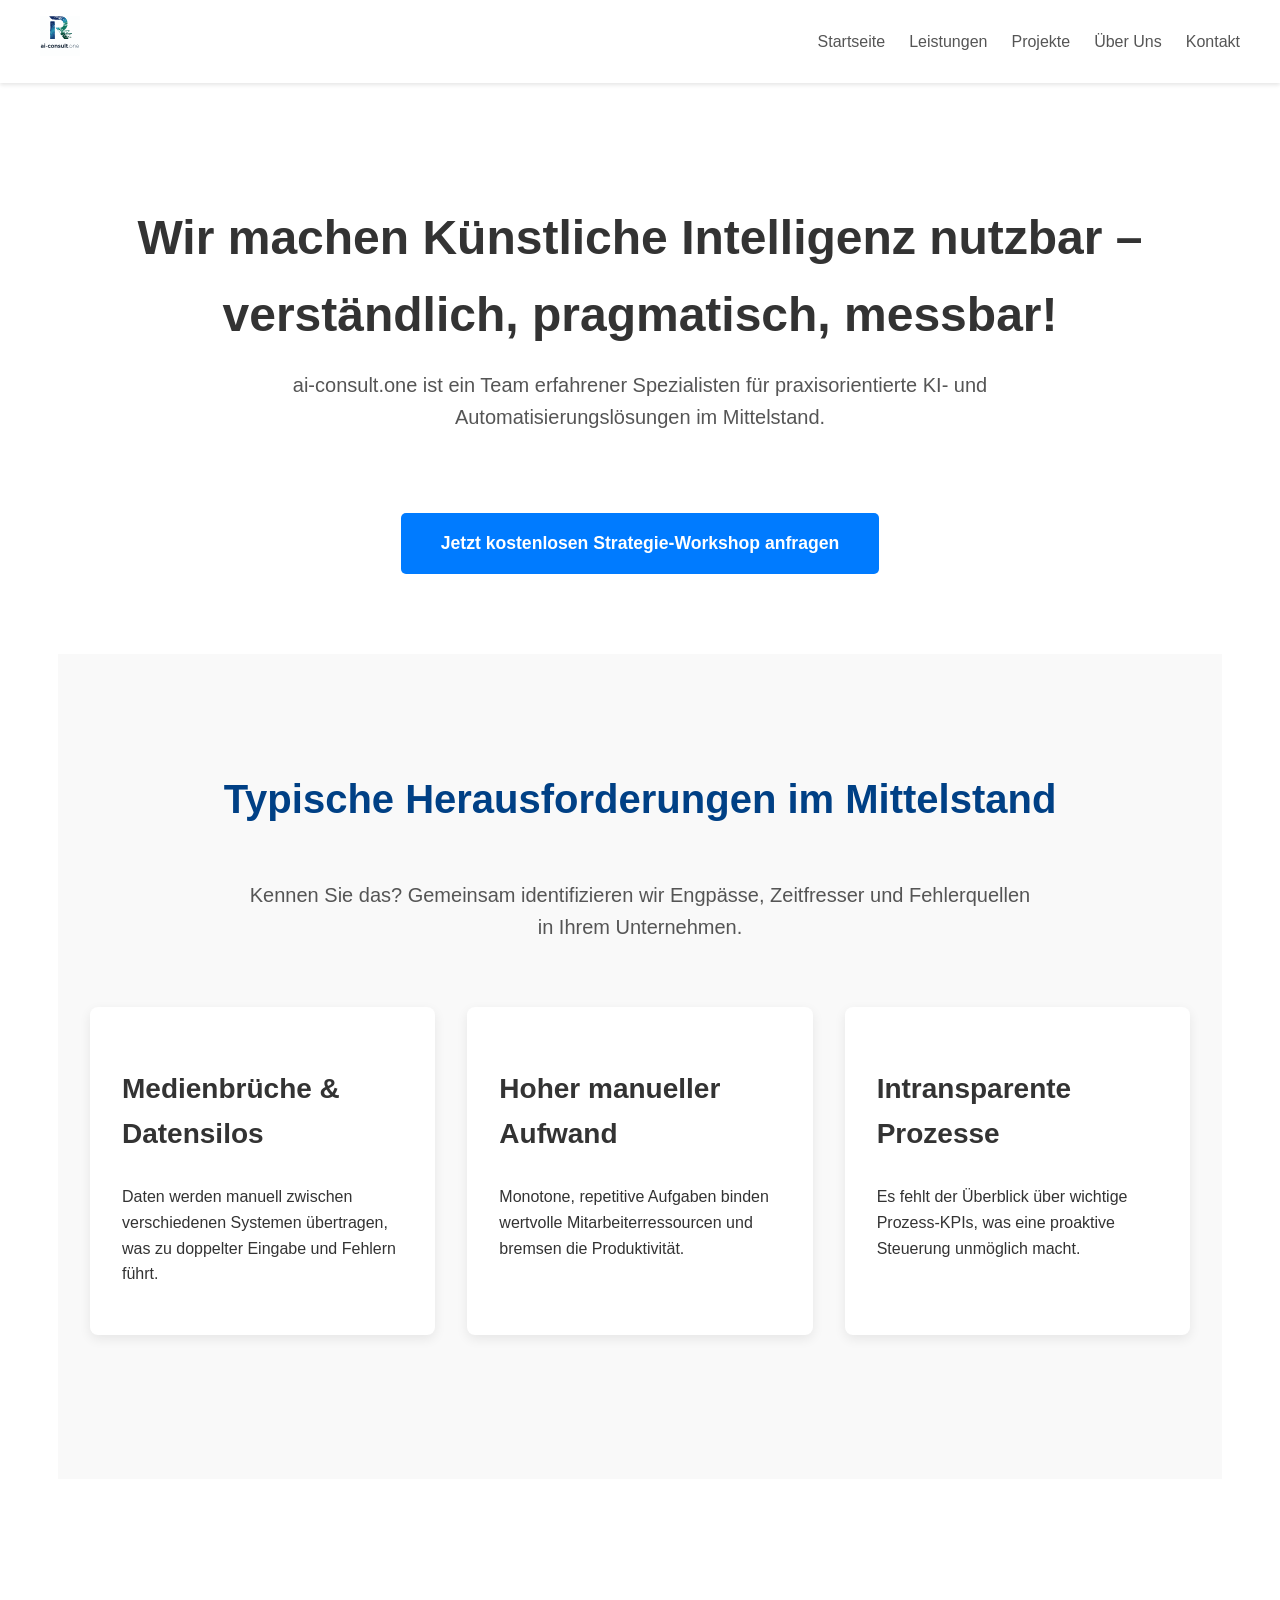
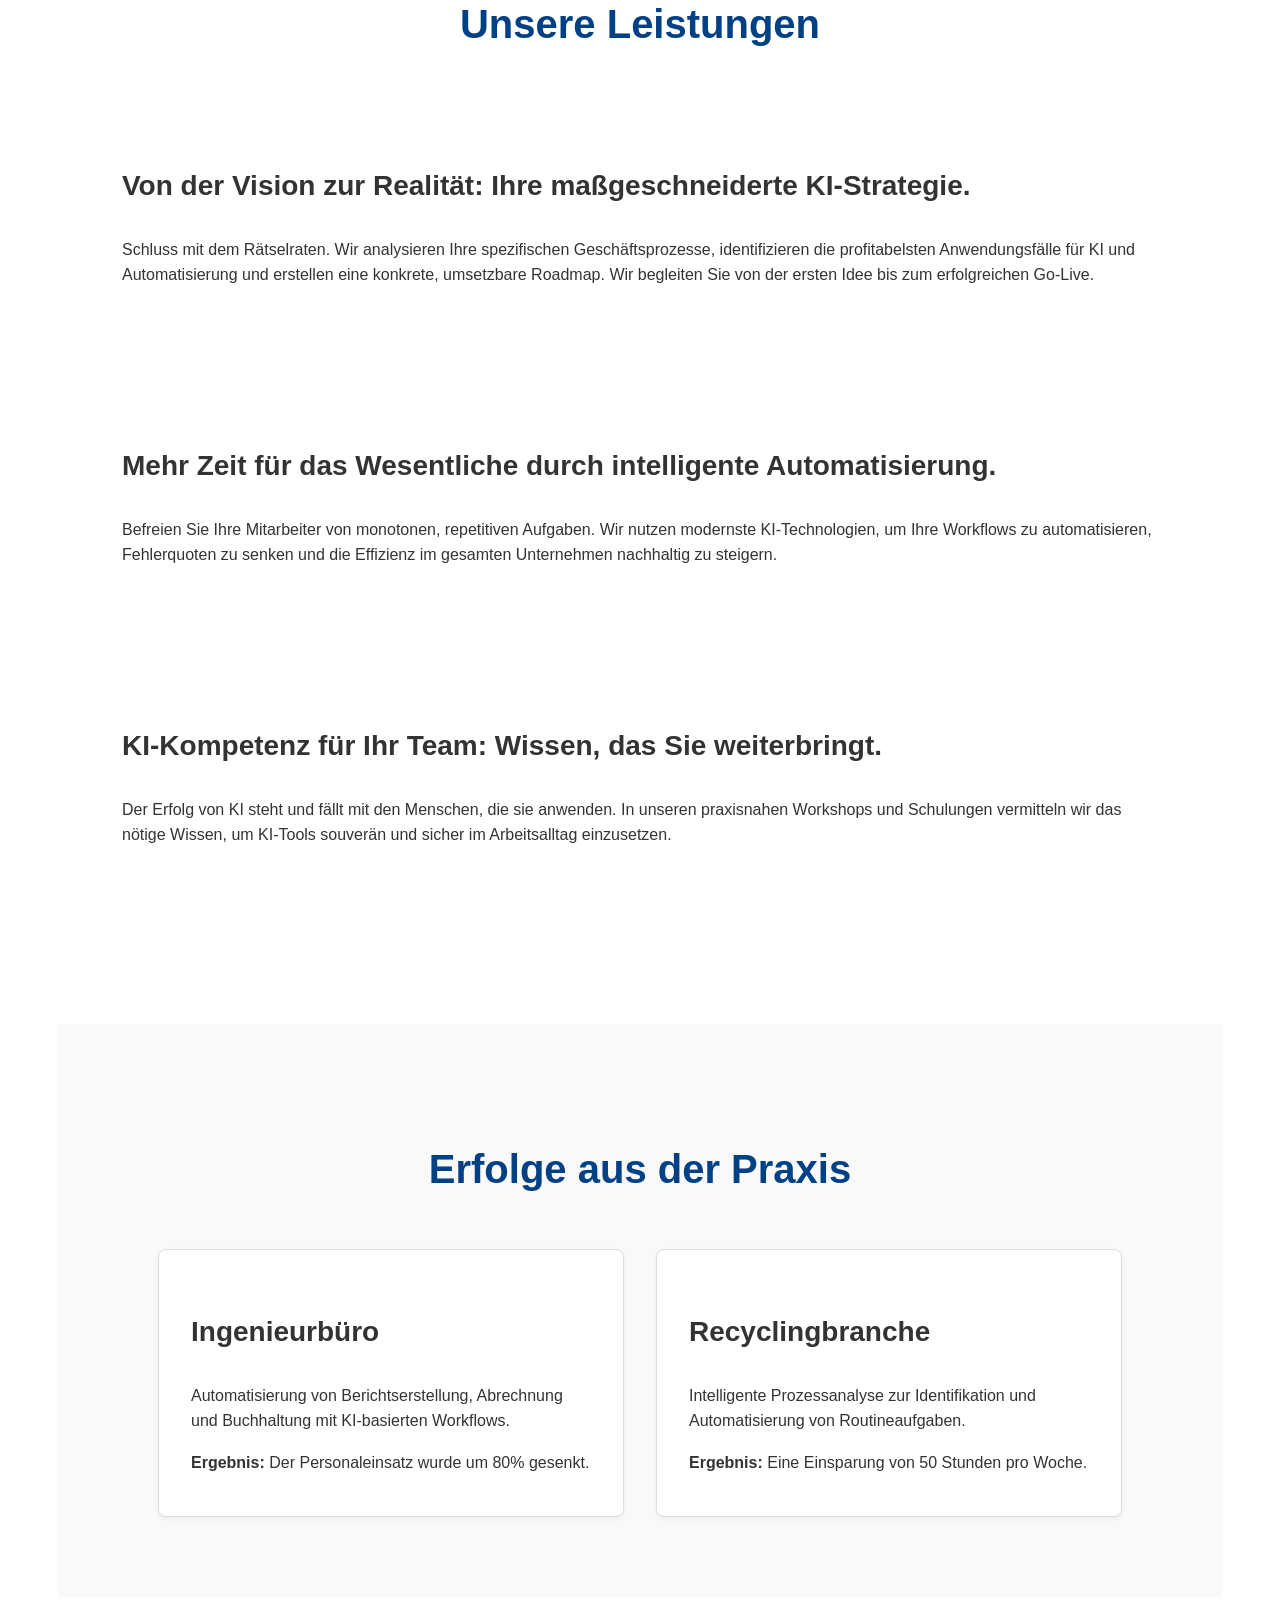
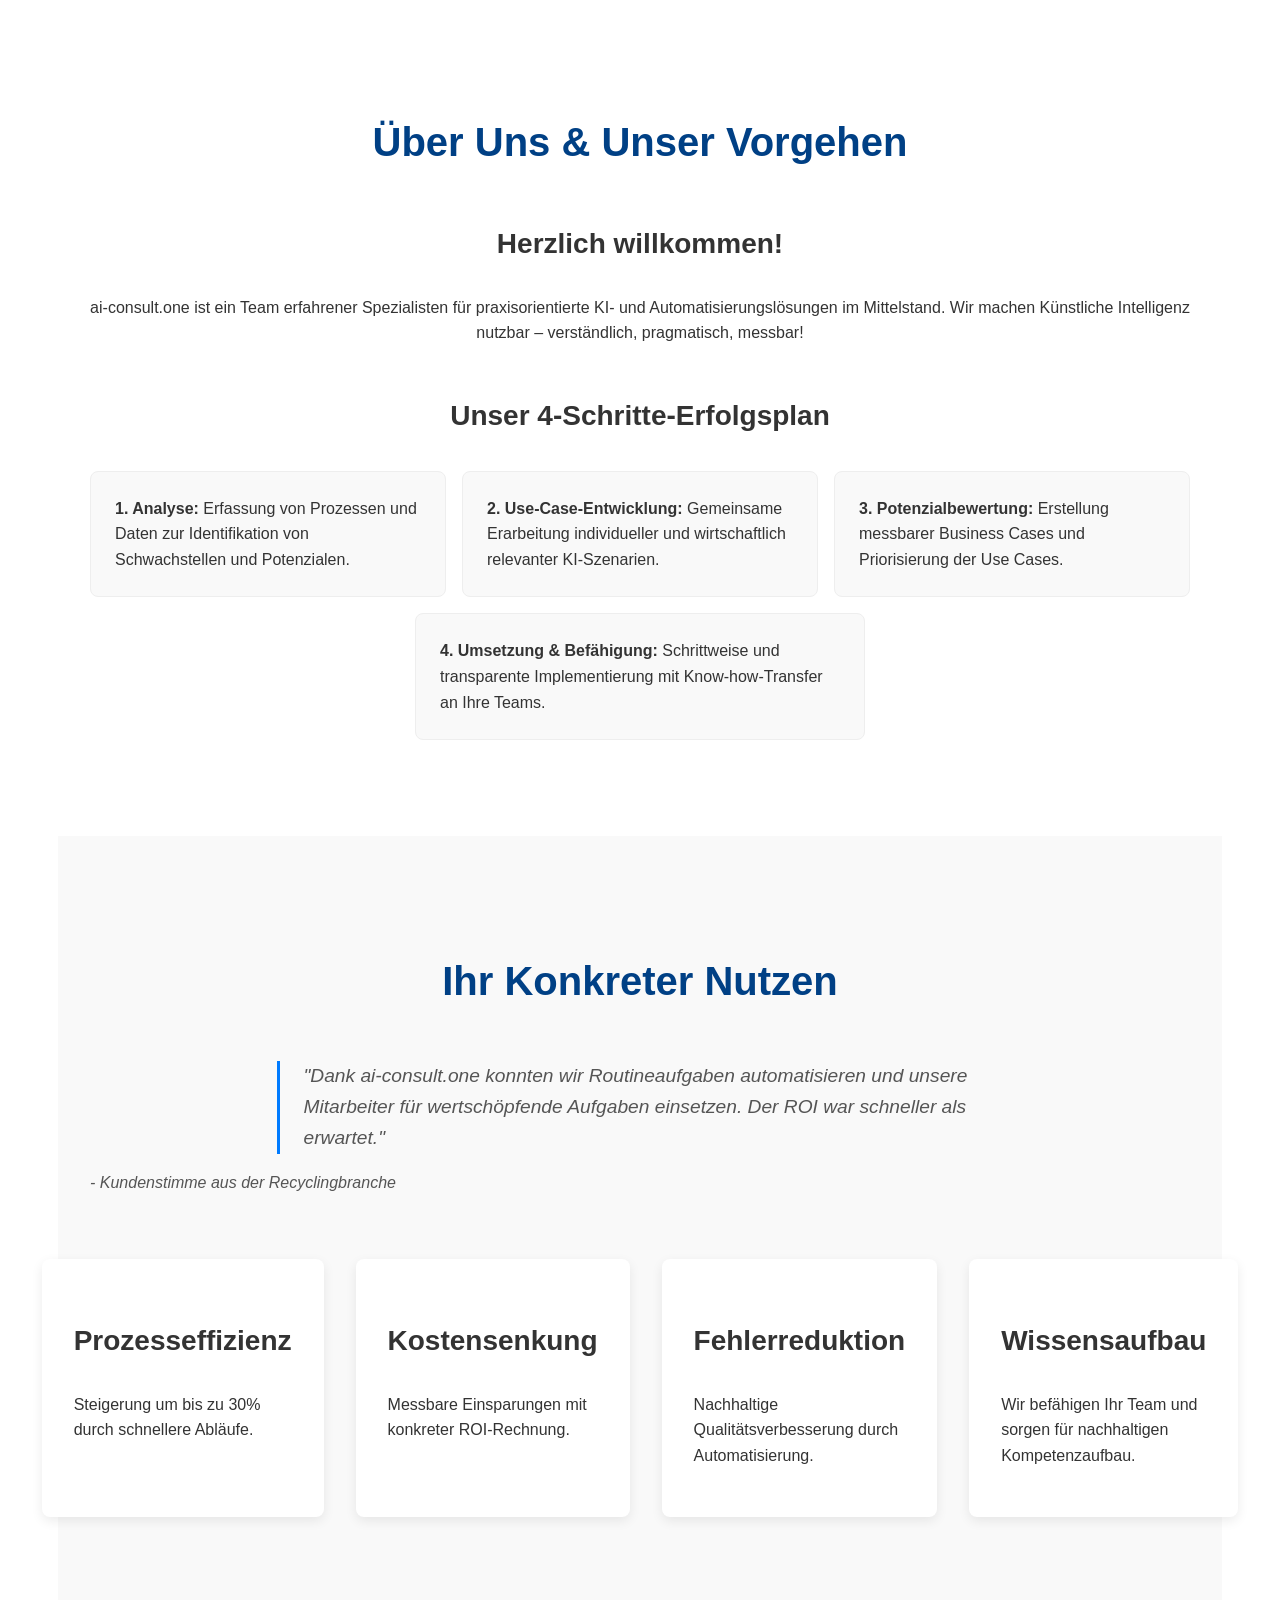
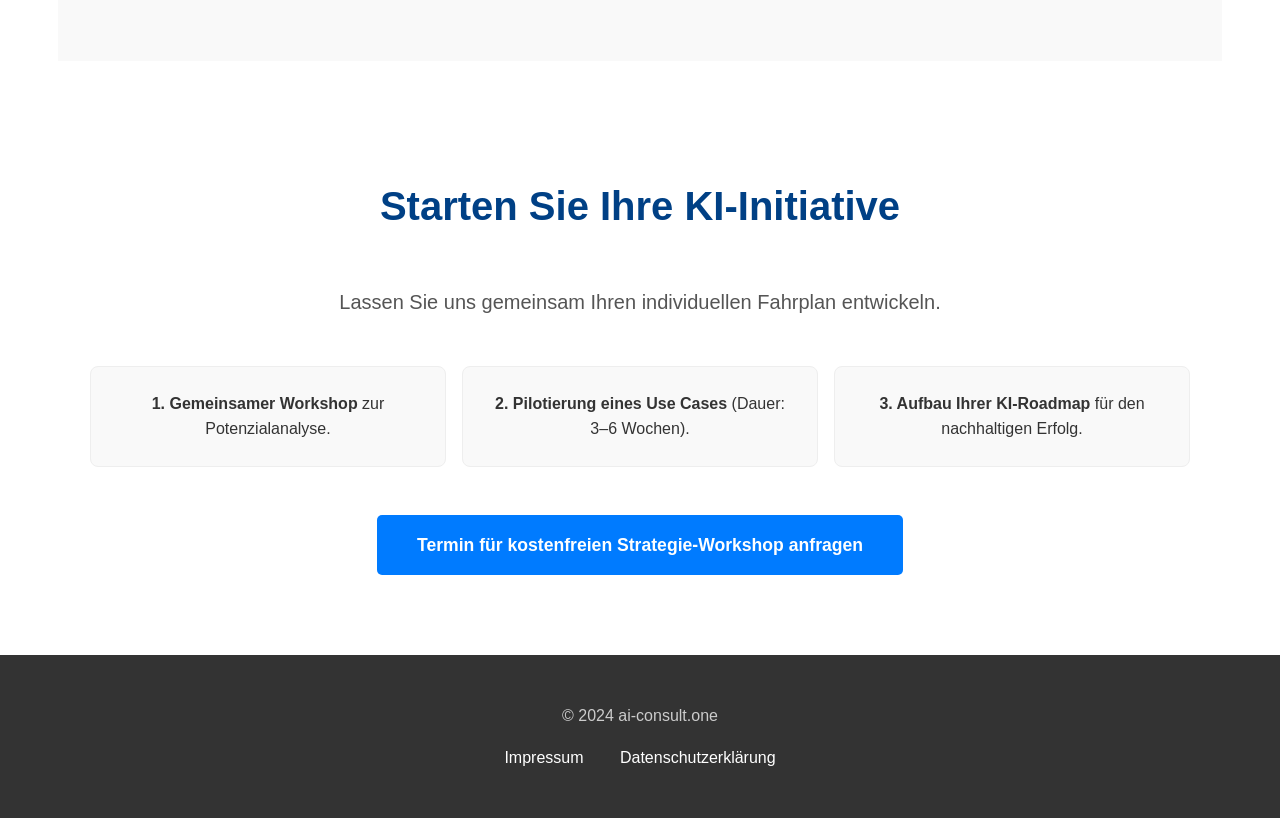
==== index.html @ 94c1e68c "Inhalt verbessert" ====
<!DOCTYPE html>
<html lang="de">
<head>
    <meta charset="UTF-8">
    <meta name="viewport" content="width=device-width, initial-scale=1.0">
    <title>ai-consult.one - KI-Integration für den Mittelstand</title>
    <link rel="stylesheet" href="style.css">
</head>
<body>

    <header>
        <nav>
            <div class="logo">
                <a href="#home"><img src="Design.svg" alt="ai-consult.one Logo" height="40"></a>
            </div>
            <ul class="nav-links">
                <li><a href="#home">Startseite</a></li>
                <li><a href="#services">Leistungen</a></li>
                <li><a href="#projects">Projekte</a></li>
                <li><a href="#about">Über Uns</a></li>
                <li><a href="#contact">Kontakt</a></li>
            </ul>
            <button class="hamburger" id="hamburger-menu">
                <span></span>
                <span></span>
                <span></span>
            </button>
        </nav>
    </header>

    <main>
        <section id="home">
            <h1>Wir machen Künstliche Intelligenz nutzbar – verständlich, pragmatisch, messbar!</h1>
            <p class="sub-headline">ai-consult.one ist ein Team erfahrener Spezialisten für praxisorientierte KI- und Automatisierungslösungen im Mittelstand.</p>
            <a href="#contact" class="cta-button">Jetzt kostenlosen Strategie-Workshop anfragen</a>
        </section>

        <section id="herausforderungen">
            <h2>Typische Herausforderungen im Mittelstand</h2>
            <p class="sub-headline">Kennen Sie das? Gemeinsam identifizieren wir Engpässe, Zeitfresser und Fehlerquellen in Ihrem Unternehmen.</p>
            <div class="core-services">
                <div class="service">
                    <h3>Medienbrüche &amp; Datensilos</h3>
                    <p>Daten werden manuell zwischen verschiedenen Systemen übertragen, was zu doppelter Eingabe und Fehlern führt.</p>
                </div>
                <div class="service">
                    <h3>Hoher manueller Aufwand</h3>
                    <p>Monotone, repetitive Aufgaben binden wertvolle Mitarbeiterressourcen und bremsen die Produktivität.</p>
                </div>
                <div class="service">
                    <h3>Intransparente Prozesse</h3>
                    <p>Es fehlt der Überblick über wichtige Prozess-KPIs, was eine proaktive Steuerung unmöglich macht.</p>
                </div>
            </div>
        </section>

        <section id="services">
            <h2>Unsere Leistungen</h2>
            <div id="service-strategy" class="service-detail">
                <h3>Von der Vision zur Realität: Ihre maßgeschneiderte KI-Strategie.</h3>
                <p>Schluss mit dem Rätselraten. Wir analysieren Ihre spezifischen Geschäftsprozesse, identifizieren die profitabelsten Anwendungsfälle für KI und Automatisierung und erstellen eine konkrete, umsetzbare Roadmap. Wir begleiten Sie von der ersten Idee bis zum erfolgreichen Go-Live.</p>
            </div>
            <div id="service-automation" class="service-detail">
                <h3>Mehr Zeit für das Wesentliche durch intelligente Automatisierung.</h3>
                <p>Befreien Sie Ihre Mitarbeiter von monotonen, repetitiven Aufgaben. Wir nutzen modernste KI-Technologien, um Ihre Workflows zu automatisieren, Fehlerquoten zu senken und die Effizienz im gesamten Unternehmen nachhaltig zu steigern.</p>
            </div>
            <div id="service-training" class="service-detail">
                <h3>KI-Kompetenz für Ihr Team: Wissen, das Sie weiterbringt.</h3>
                <p>Der Erfolg von KI steht und fällt mit den Menschen, die sie anwenden. In unseren praxisnahen Workshops und Schulungen vermitteln wir das nötige Wissen, um KI-Tools souverän und sicher im Arbeitsalltag einzusetzen.</p>
            </div>
        </section>

        <section id="projects">
            <h2>Erfolge aus der Praxis</h2>
            <div class="flex-container">
                <div class="case-study">
                    <h3>Ingenieurbüro</h3>
                    <p>Automatisierung von Berichtserstellung, Abrechnung und Buchhaltung mit KI-basierten Workflows.</p>
                    <p><strong>Ergebnis:</strong> Der Personaleinsatz wurde um 80% gesenkt.</p>
                </div>
                <div class="case-study">
                    <h3>Recyclingbranche</h3>
                    <p>Intelligente Prozessanalyse zur Identifikation und Automatisierung von Routineaufgaben.</p>
                    <p><strong>Ergebnis:</strong> Eine Einsparung von 50 Stunden pro Woche.</p>
                </div>
            </div>
        </section>

        <section id="about">
            <h2>Über Uns & Unser Vorgehen</h2>
            <div class="text-center mb-3">
                <h3>Herzlich willkommen!</h3>
                <p>ai-consult.one ist ein Team erfahrener Spezialisten für praxisorientierte KI- und Automatisierungslösungen im Mittelstand. Wir machen Künstliche Intelligenz nutzbar – verständlich, pragmatisch, messbar!</p>
            </div>
            <div class="process">
                <h3 class="text-center" style="margin-bottom: 2rem;">Unser 4-Schritte-Erfolgsplan</h3>
                <ol class="process-list">
                    <li><strong>1. Analyse:</strong> Erfassung von Prozessen und Daten zur Identifikation von Schwachstellen und Potenzialen.</li>
                    <li><strong>2. Use-Case-Entwicklung:</strong> Gemeinsame Erarbeitung individueller und wirtschaftlich relevanter KI-Szenarien.</li>
                    <li><strong>3. Potenzialbewertung:</strong> Erstellung messbarer Business Cases und Priorisierung der Use Cases.</li>
                    <li><strong>4. Umsetzung & Befähigung:</strong> Schrittweise und transparente Implementierung mit Know-how-Transfer an Ihre Teams.</li>
                </ol>
            </div>
        </section>

        <section id="nutzen">
            <h2>Ihr Konkreter Nutzen</h2>
            <div class="social-proof mb-3">
                 <blockquote>"Dank ai-consult.one konnten wir Routineaufgaben automatisieren und unsere Mitarbeiter für wertschöpfende Aufgaben einsetzen. Der ROI war schneller als erwartet."</blockquote>
                 <cite>- Kundenstimme aus der Recyclingbranche</cite>
            </div>
            <div class="core-services">
                 <div class="service">
                    <h3>Prozesseffizienz</h3>
                    <p>Steigerung um bis zu 30% durch schnellere Abläufe.</p>
                </div>
                <div class="service">
                    <h3>Kostensenkung</h3>
                    <p>Messbare Einsparungen mit konkreter ROI-Rechnung.</p>
                </div>
                <div class="service">
                    <h3>Fehlerreduktion</h3>
                    <p>Nachhaltige Qualitätsverbesserung durch Automatisierung.</p>
                </div>
                <div class="service">
                    <h3>Wissensaufbau</h3>
                    <p>Wir befähigen Ihr Team und sorgen für nachhaltigen Kompetenzaufbau.</p>
                </div>
            </div>
        </section>

        <section id="contact">
            <h2>Starten Sie Ihre KI-Initiative</h2>
            <p class="sub-headline">Lassen Sie uns gemeinsam Ihren individuellen Fahrplan entwickeln.</p>
            <div class="process">
                 <ol class="process-list">
                    <li><strong>1. Gemeinsamer Workshop</strong> zur Potenzialanalyse.</li>
                    <li><strong>2. Pilotierung eines Use Cases</strong> (Dauer: 3–6 Wochen).</li>
                    <li><strong>3. Aufbau Ihrer KI-Roadmap</strong> für den nachhaltigen Erfolg.</li>
                </ol>
            </div>
            <a href="mailto:info@ai-consult.one" class="cta-button">Termin für kostenfreien Strategie-Workshop anfragen</a>
        </section>
    </main>

    <footer>
        <p>&copy; 2024 ai-consult.one</p>
        <ul>
            <li><a href="impressum.html">Impressum</a></li>
            <li><a href="datenschutz.html">Datenschutzerklärung</a></li>
        </ul>
    </footer>

    <script src="script.js"></script>
</body>
</html>
---- style.css ----
/* General Body Styles */
body {
    font-family: -apple-system, BlinkMacSystemFont, "Segoe UI", Roboto, "Helvetica Neue", Arial, sans-serif;
    margin: 0;
    line-height: 1.6;
    color: #333;
    background-color: #f4f4f4;
}

/* Header & Navigation */
header {
    background: #fff;
    color: #333;
    padding: 1rem 0;
    position: fixed;
    width: 100%;
    top: 0;
    z-index: 1000;
    box-shadow: 0 2px 4px rgba(0,0,0,0.1);
    transition: background-color 0.3s;
}

nav {
    display: flex;
    justify-content: space-between;
    align-items: center;
    max-width: 1200px;
    margin: auto;
    padding: 0 2rem;
}

nav .logo {
    font-size: 1.5rem;
    font-weight: bold;
}

nav .logo a {
    color: #333;
    text-decoration: none;
}

nav ul {
    list-style: none;
    display: flex;
    gap: 1.5rem;
    margin: 0;
    padding: 0;
}

nav ul li a {
    color: #555;
    text-decoration: none;
    font-weight: 500;
    transition: color 0.3s;
}

nav ul li a:hover {
    color: #007bff;
}

/* Main Content */
main {
    padding-top: 80px; /* Adjust for fixed header */
    background-color: #fff;
}

section {
    padding: 5rem 2rem;
    max-width: 1100px;
    margin: auto;
}

section:nth-of-type(even) {
    background-color: #f9f9f9;
}

h1 {
    font-size: 3rem;
    margin-bottom: 1rem;
}

h2 {
    font-size: 2.5rem;
    text-align: center;
    margin-bottom: 3rem;
    color: #004085;
}

h3 {
    font-size: 1.75rem;
    color: #333;
}

.sub-headline {
    font-size: 1.25rem;
    color: #555;
    max-width: 800px;
    margin: 0 auto 3rem auto;
    text-align: center;
}

/* Home Section Specifics */
#home {
    text-align: center;
}

.core-services {
    display: flex;
    gap: 2rem;
    justify-content: center;
    text-align: left;
    margin: 4rem 0;
}

.core-services .service {
    background: #fff;
    padding: 2rem;
    border-radius: 8px;
    box-shadow: 0 4px 12px rgba(0,0,0,0.08);
    flex: 1;
    max-width: 320px;
}

.core-services .service a {
    color: #007bff;
    text-decoration: none;
    font-weight: bold;
}

.social-proof {
    margin: 3rem 0;
    font-style: italic;
    color: #555;
}

.social-proof blockquote {
    font-size: 1.2rem;
    border-left: 3px solid #007bff;
    padding-left: 1.5rem;
    margin: 0 auto 1rem auto;
    max-width: 700px;
}

.social-proof .customer-logos {
    margin-top: 2rem;
    filter: grayscale(100%);
    opacity: 0.7;
}

.cta-button {
    display: inline-block;
    background: #007bff;
    color: #fff;
    padding: 1rem 2.5rem;
    text-decoration: none;
    border-radius: 5px;
    margin-top: 2rem;
    font-size: 1.1rem;
    font-weight: bold;
    transition: background-color 0.3s, transform 0.3s;
}

.cta-button:hover {
    background-color: #0056b3;
    transform: translateY(-2px);
}

/* Services Section */
#services .service-detail {
    margin-bottom: 3rem;
    padding: 2rem;
    background: #fff;
    border-radius: 5px;
}

/* Projects Section */
.case-study {
    background: #fff;
    padding: 2rem;
    border-left: 5px solid #007bff;
    border-radius: 5px;
}

.case-study p {
    margin-bottom: 0.5rem;
}

/* About Section */
#about .process ol {
    list-style-position: inside;
    padding-left: 0;
}

/* Blog Section */
#blog .blog-posts {
    display: flex;
    gap: 2rem;
    justify-content: center;
}

#blog .blog-posts article {
    background: #fff;
    padding: 1.5rem;
    border-radius: 5px;
    box-shadow: 0 2px 5px rgba(0,0,0,0.05);
    flex: 1;
}

/* Contact Section */
#contact {
    text-align: center;
}

/* Footer */
footer {
    background: #333;
    color: #ccc;
    text-align: center;
    padding: 2rem 0;
}

footer ul {
    list-style: none;
    padding: 0;
    margin-top: 1rem;
}

footer ul li {
    display: inline;
    margin: 0 1rem;
}

footer a {
    color: #fff;
    text-decoration: none;
    transition: color 0.3s;
}

footer a:hover {
    color: #007bff;
}

/* Styles for Impressum/Datenschutz */
body.legal-page main {
    background-color: #fff;
}
.legal-page section {
    padding-top: 2rem;
}

/* Custom Helper Classes */
.text-center {
    text-align: center;
}

.mb-3 {
    margin-bottom: 3rem !important;
}

.mt-3 {
    margin-top: 3rem !important;
}

/* Component-specific Styles */
.flex-container {
    display: flex;
    gap: 2rem;
    justify-content: center;
    flex-wrap: wrap;
}

#projects .case-study {
    flex: 1;
    max-width: 400px;
    border: 1px solid #ddd;
    border-radius: 8px;
    padding: 2rem;
    box-shadow: 0 2px 5px rgba(0,0,0,0.05);
}

.process-list {
    display: flex;
    flex-wrap: wrap;
    gap: 1rem;
    list-style: none;
    padding: 0;
    justify-content: center;
}

.process-list li {
    flex: 1;
    min-width: 280px;
    background: #f9f9f9;
    padding: 1.5rem;
    border-radius: 8px;
    border: 1px solid #eee;
}

#about .process-list li {
    max-width: 400px;
}

#contact .process-list li {
    max-width: 320px;
}

.info-box {
    background-color: #e9ecef;
    padding: 1.5rem;
    border-radius: 8px;
    margin-top: 3rem;
}

.info-box p {
    margin: 0;
}


/* Mobile Navigation Styles */
.hamburger {
    display: none;
    cursor: pointer;
    background: none;
    border: none;
    padding: 0;
}

.hamburger span {
    display: block;
    width: 25px;
    height: 3px;
    margin: 5px 0;
    background-color: #333;
    transition: all 0.3s ease-in-out;
}

/* Media Query for Mobile Responsiveness */
@media (max-width: 768px) {
    nav .nav-links {
        display: none;
        flex-direction: column;
        width: 100%;
        position: absolute;
        top: 70px; /* Height of the header */
        left: 0;
        background-color: #fff;
        box-shadow: 0 4px 8px rgba(0,0,0,0.1);
    }

    nav .nav-links.nav-active {
        display: flex;
    }

    nav .nav-links li {
        text-align: center;
        padding: 1rem 0;
        width: 100%;
        border-top: 1px solid #f4f4f4;
    }

    nav .hamburger {
        display: block;
    }

    /* Hamburger animation to 'X' */
    .hamburger.is-active span:nth-child(1) {
        transform: translateY(8px) rotate(45deg);
    }
    .hamburger.is-active span:nth-child(2) {
        opacity: 0;
    }
    .hamburger.is-active span:nth-child(3) {
        transform: translateY(-8px) rotate(-45deg);
    }

    /* General layout adjustments */
    h1 {
        font-size: 2.2rem;
    }

    h2 {
        font-size: 2rem;
    }

    section {
        padding: 3rem 1rem;
    }

    /* Stack multi-column elements */
    .core-services,
    #blog .blog-posts {
        flex-direction: column;
        gap: 1.5rem;
    }
}
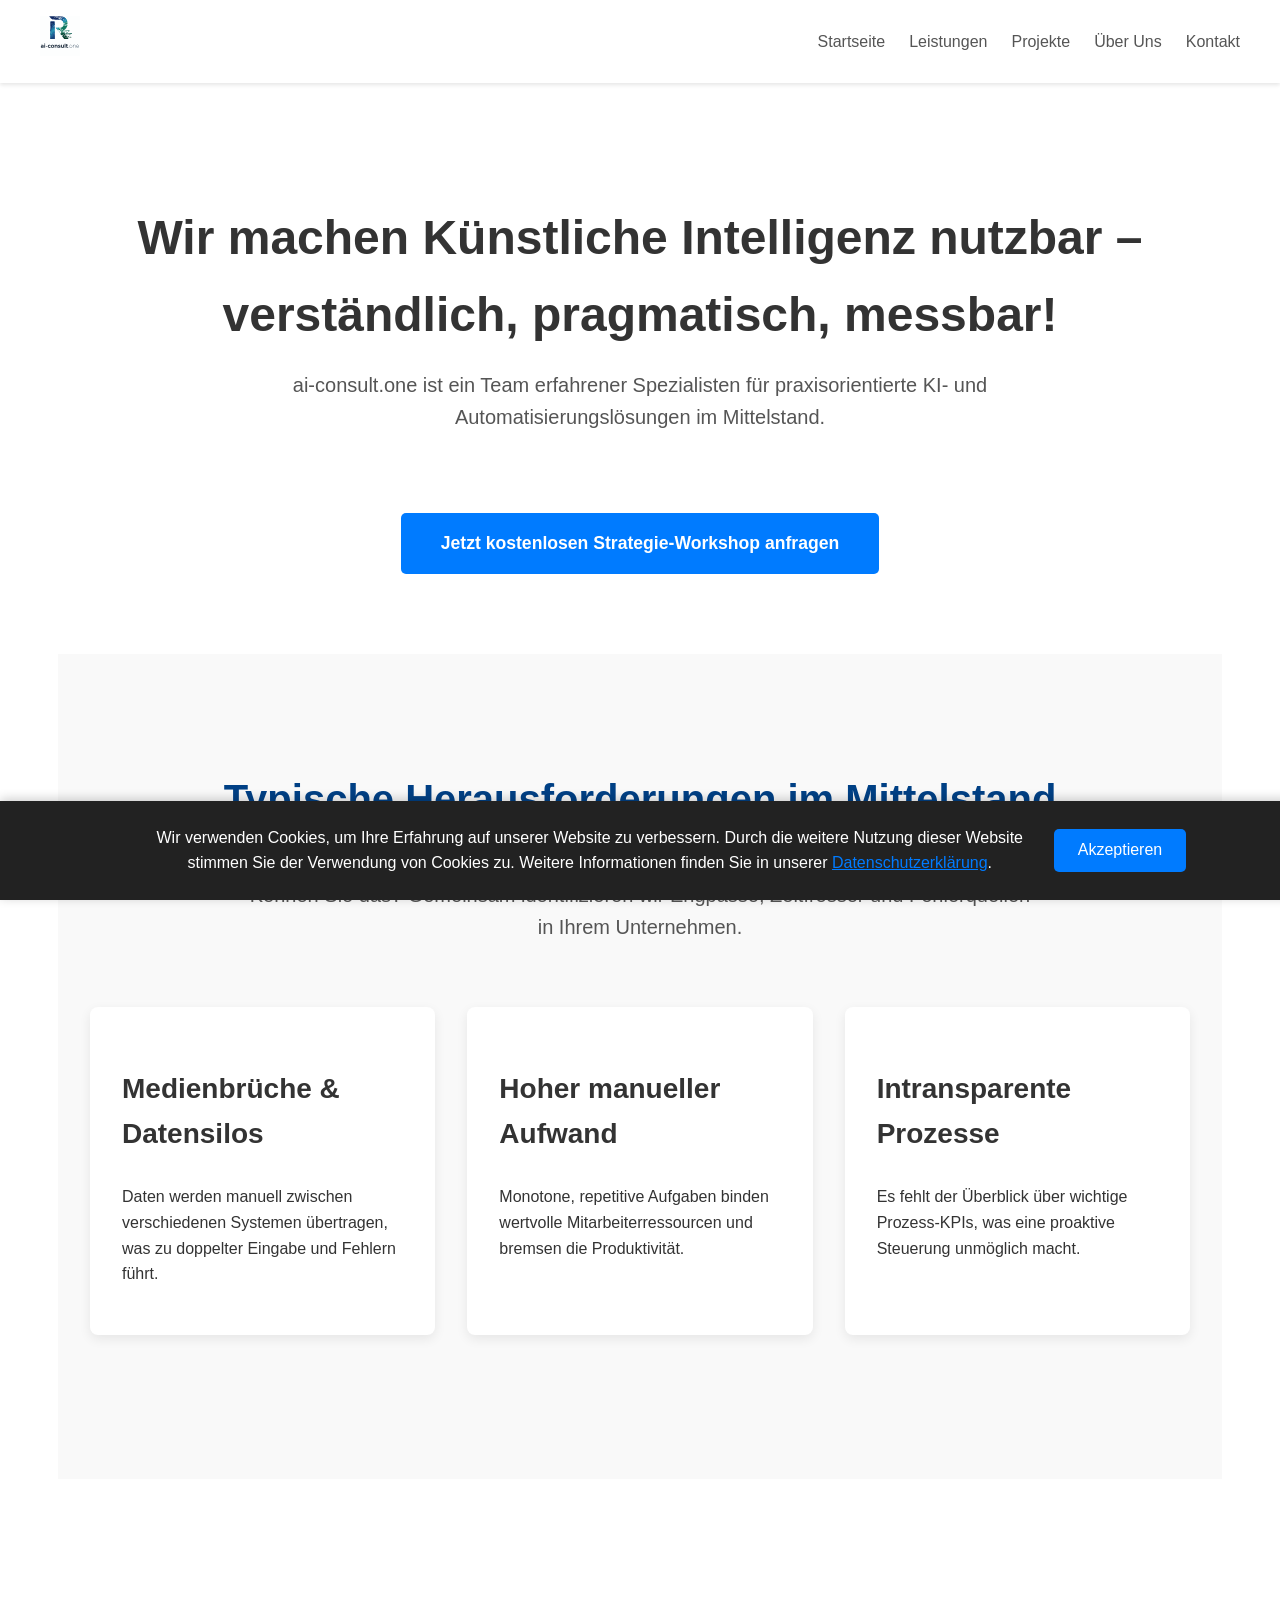
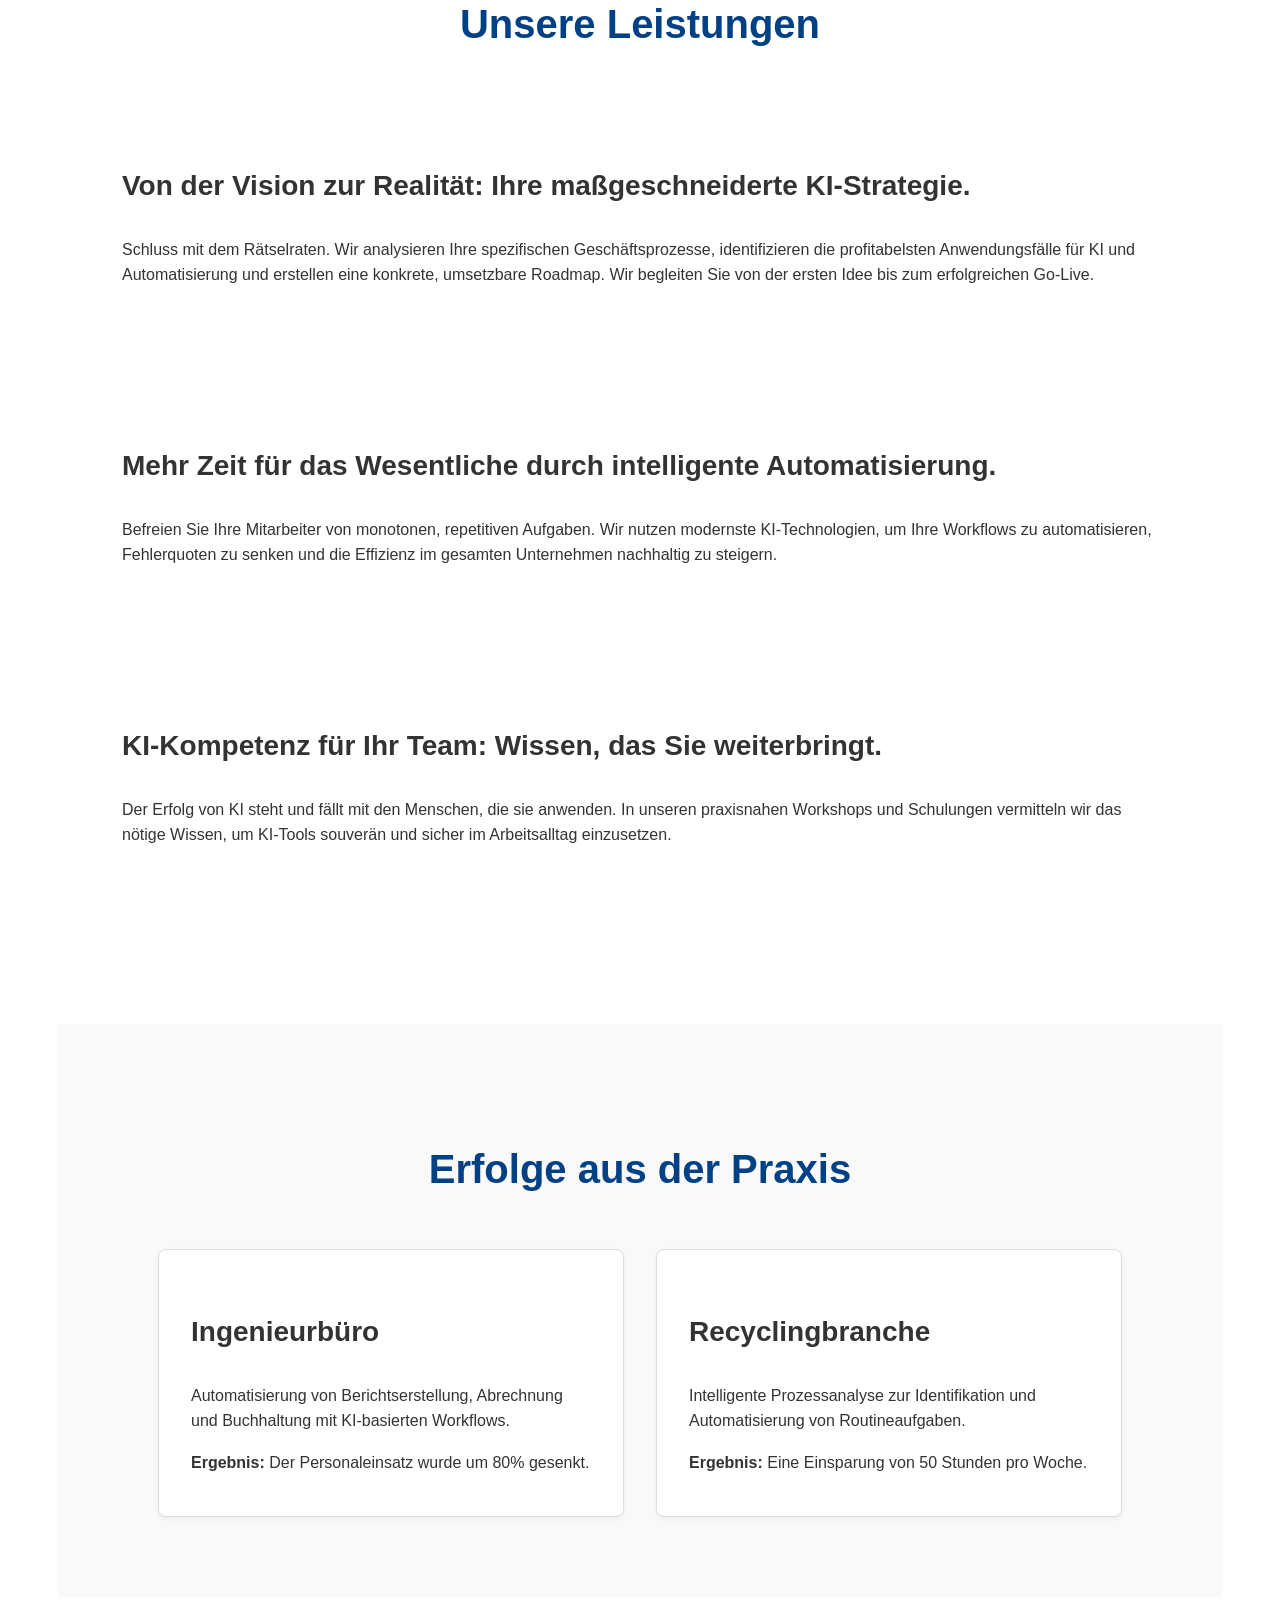
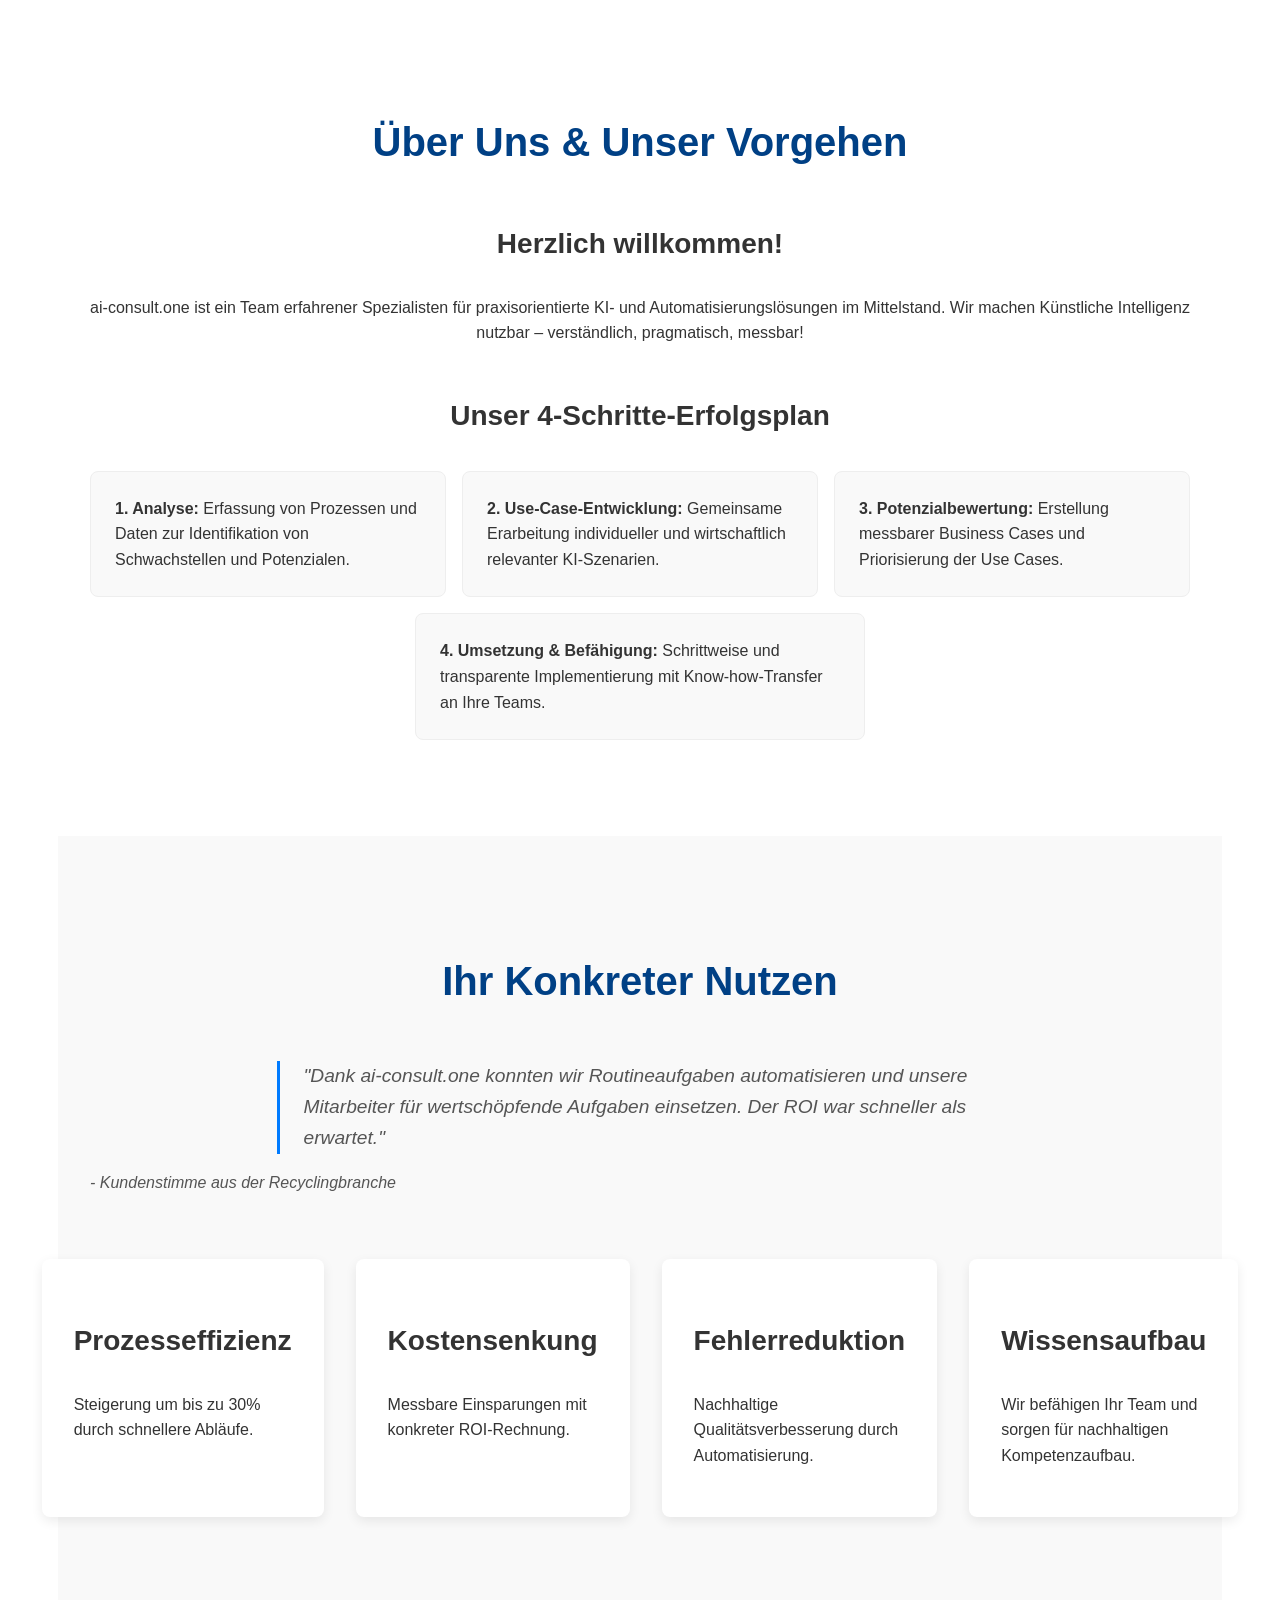
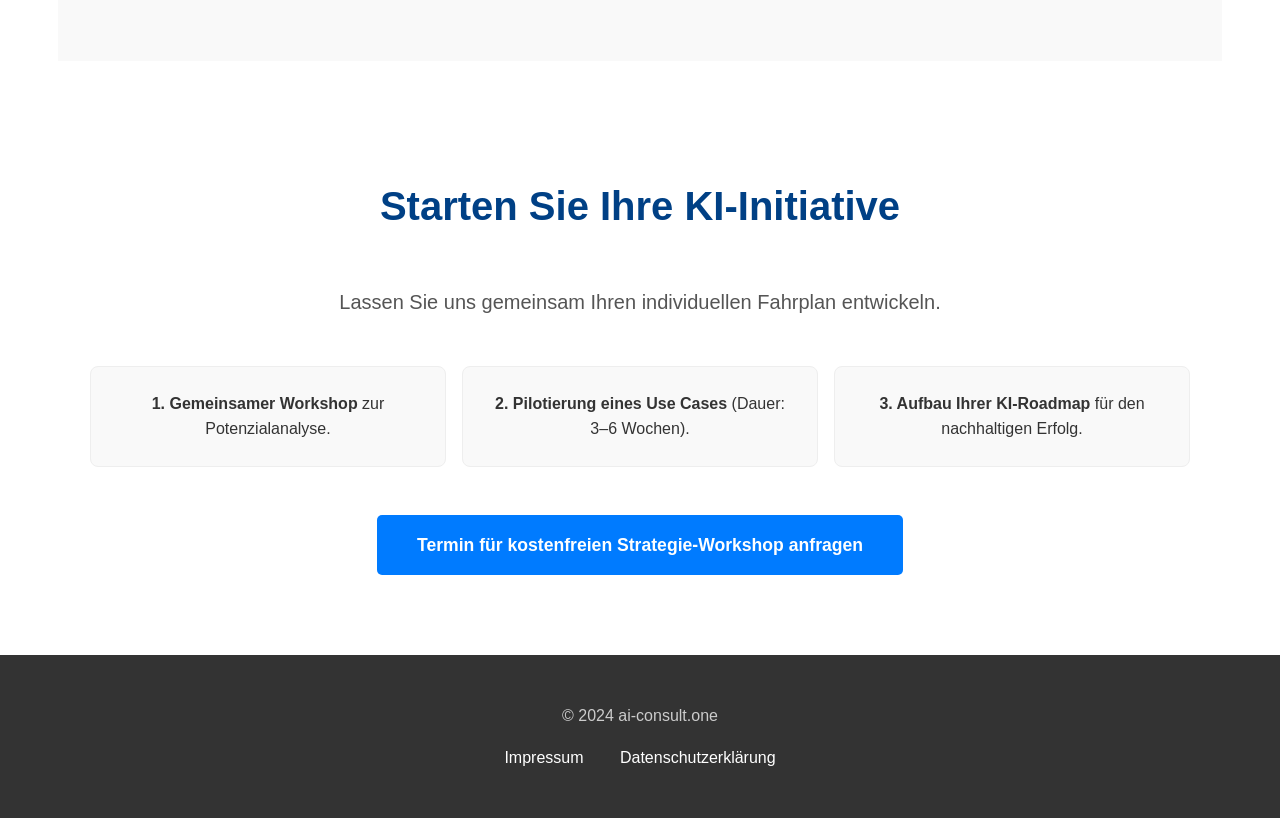
==== commit cdd6b02b: "feat: Implement cookie banner and privacy policy - Adds a cookie consent banner that appears for new" ====
--- a/index.html
+++ b/index.html
@@ -151,6 +151,13 @@
         </ul>
     </footer>
 
+    <div id="cookie-banner">
+        <p>
+            Wir verwenden Cookies, um Ihre Erfahrung auf unserer Website zu verbessern. Durch die weitere Nutzung dieser Website stimmen Sie der Verwendung von Cookies zu. Weitere Informationen finden Sie in unserer <a href="datenschutz.html">Datenschutzerklärung</a>.
+        </p>
+        <button id="cookie-accept">Akzeptieren</button>
+    </div>
+
     <script src="script.js"></script>
 </body>
 </html>
--- a/style.css
+++ b/style.css
@@ -393,3 +393,46 @@
         gap: 1.5rem;
     }
 }
+
+/* Cookie Banner */
+#cookie-banner {
+    position: fixed;
+    bottom: 0;
+    left: 0;
+    width: 100%;
+    background: #222;
+    color: #fff;
+    padding: 1.5rem;
+    text-align: center;
+    z-index: 1001;
+    display: none; /* Initially hidden */
+    box-shadow: 0 -2px 10px rgba(0,0,0,0.2);
+    align-items: center;
+    justify-content: center;
+}
+
+#cookie-banner p {
+    margin: 0 1rem 0 0;
+    display: inline-block;
+    max-width: 70%;
+}
+
+#cookie-banner a {
+    color: #007bff;
+    text-decoration: underline;
+}
+
+#cookie-banner button {
+    background: #007bff;
+    color: #fff;
+    border: none;
+    padding: 0.8rem 1.5rem;
+    border-radius: 5px;
+    cursor: pointer;
+    font-size: 1rem;
+    transition: background-color 0.3s;
+}
+
+#cookie-banner button:hover {
+    background-color: #0056b3;
+}
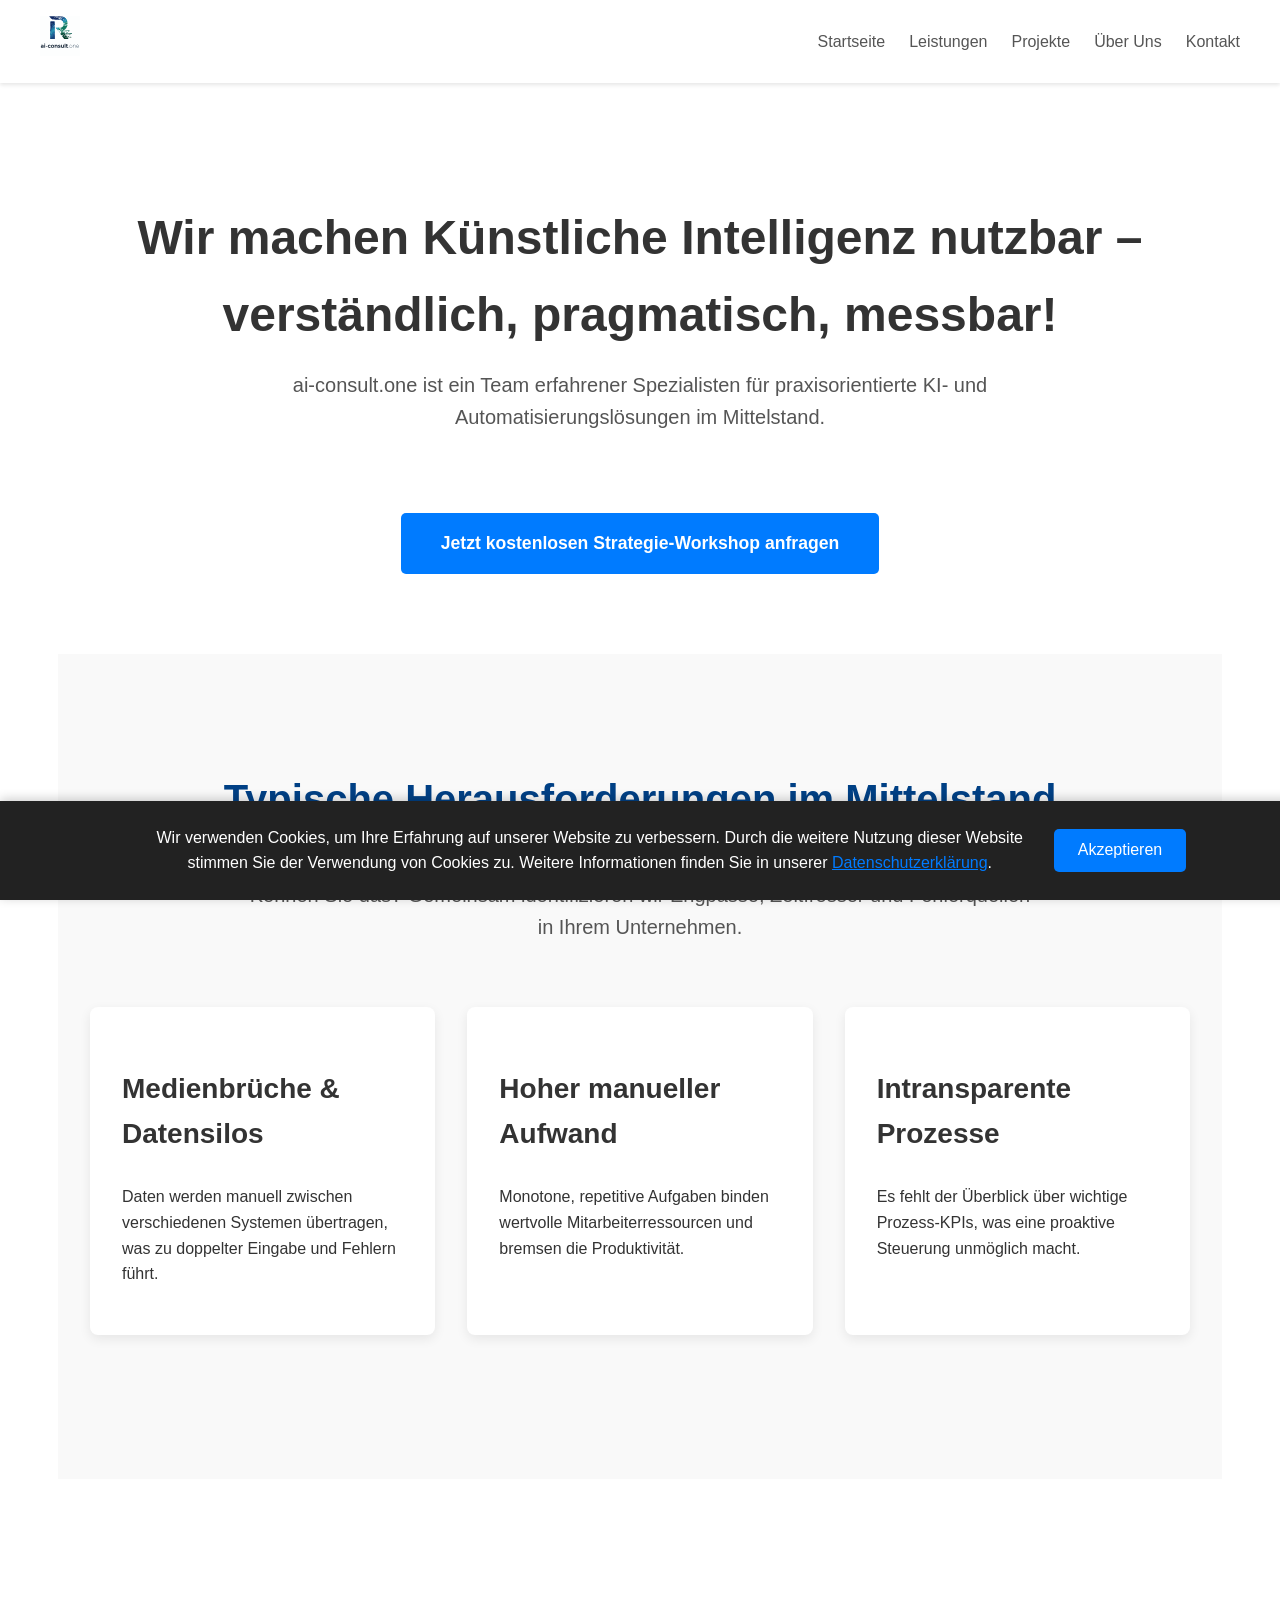
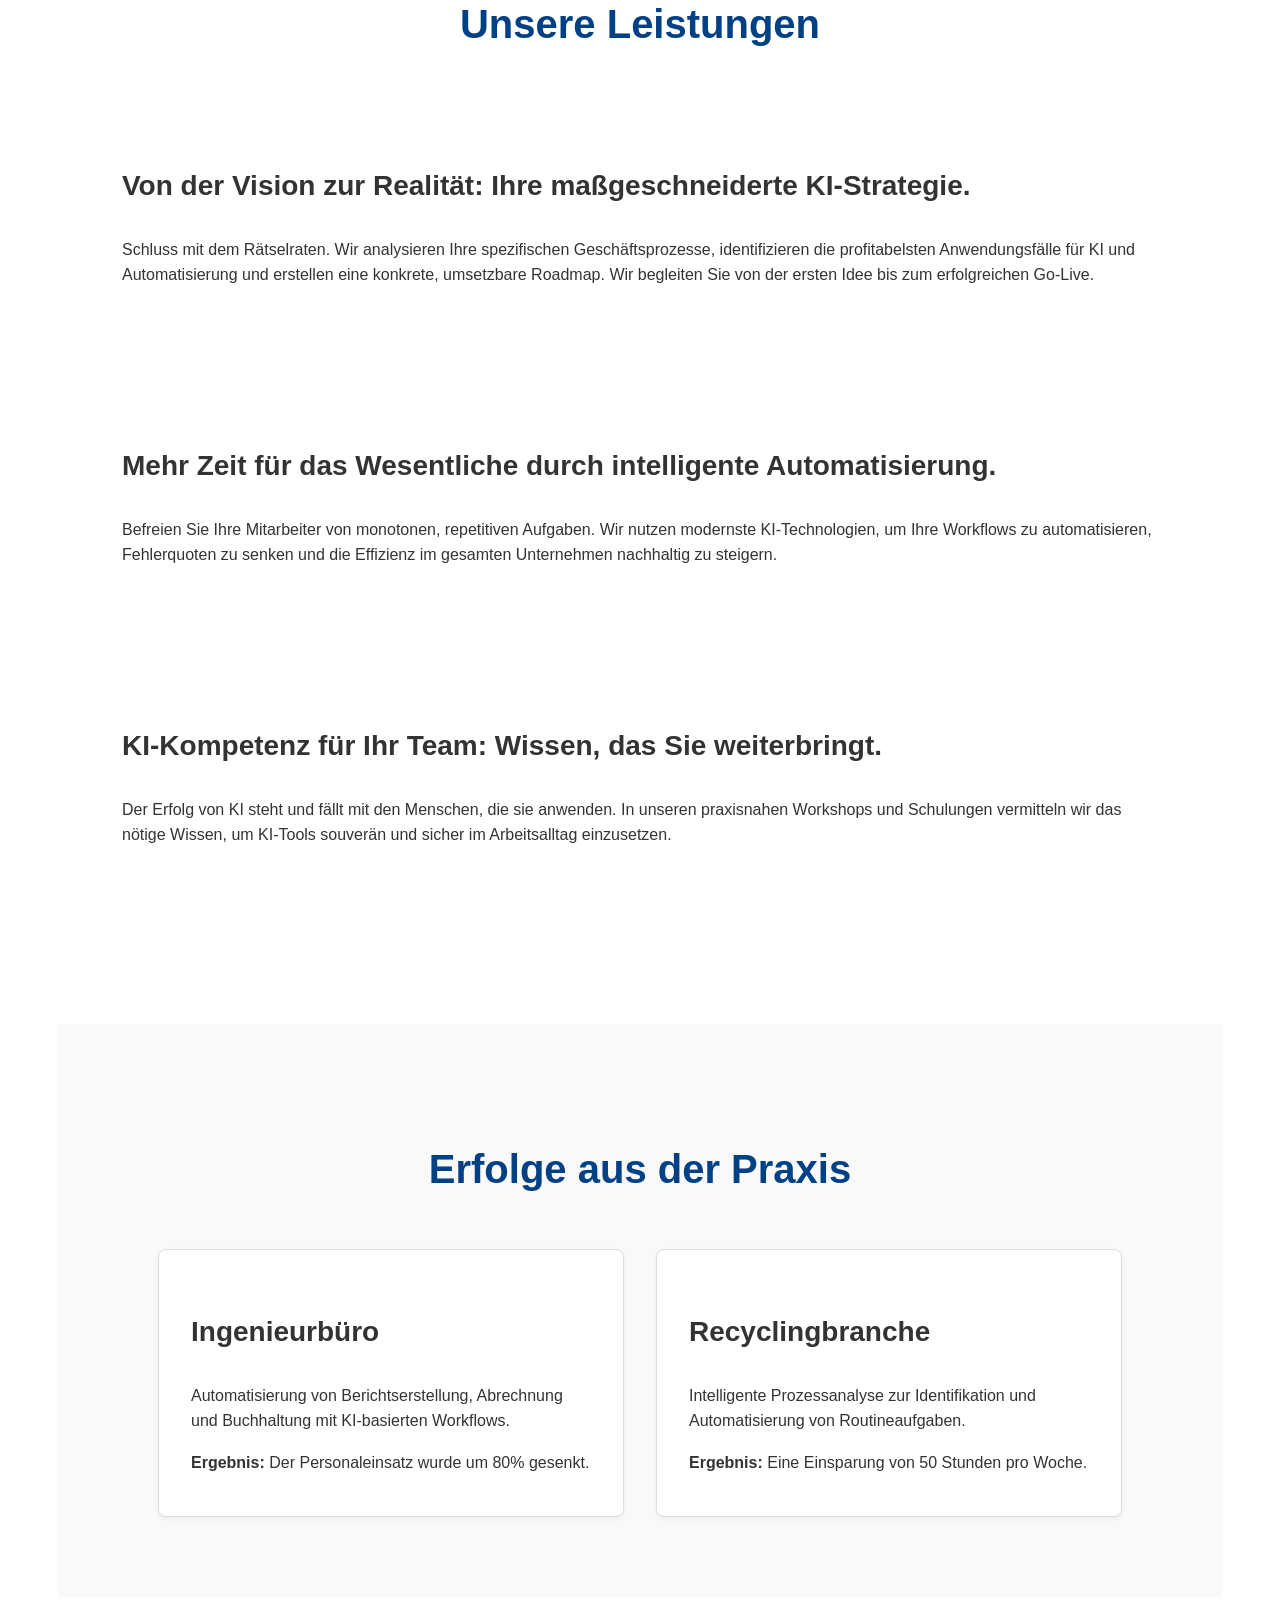
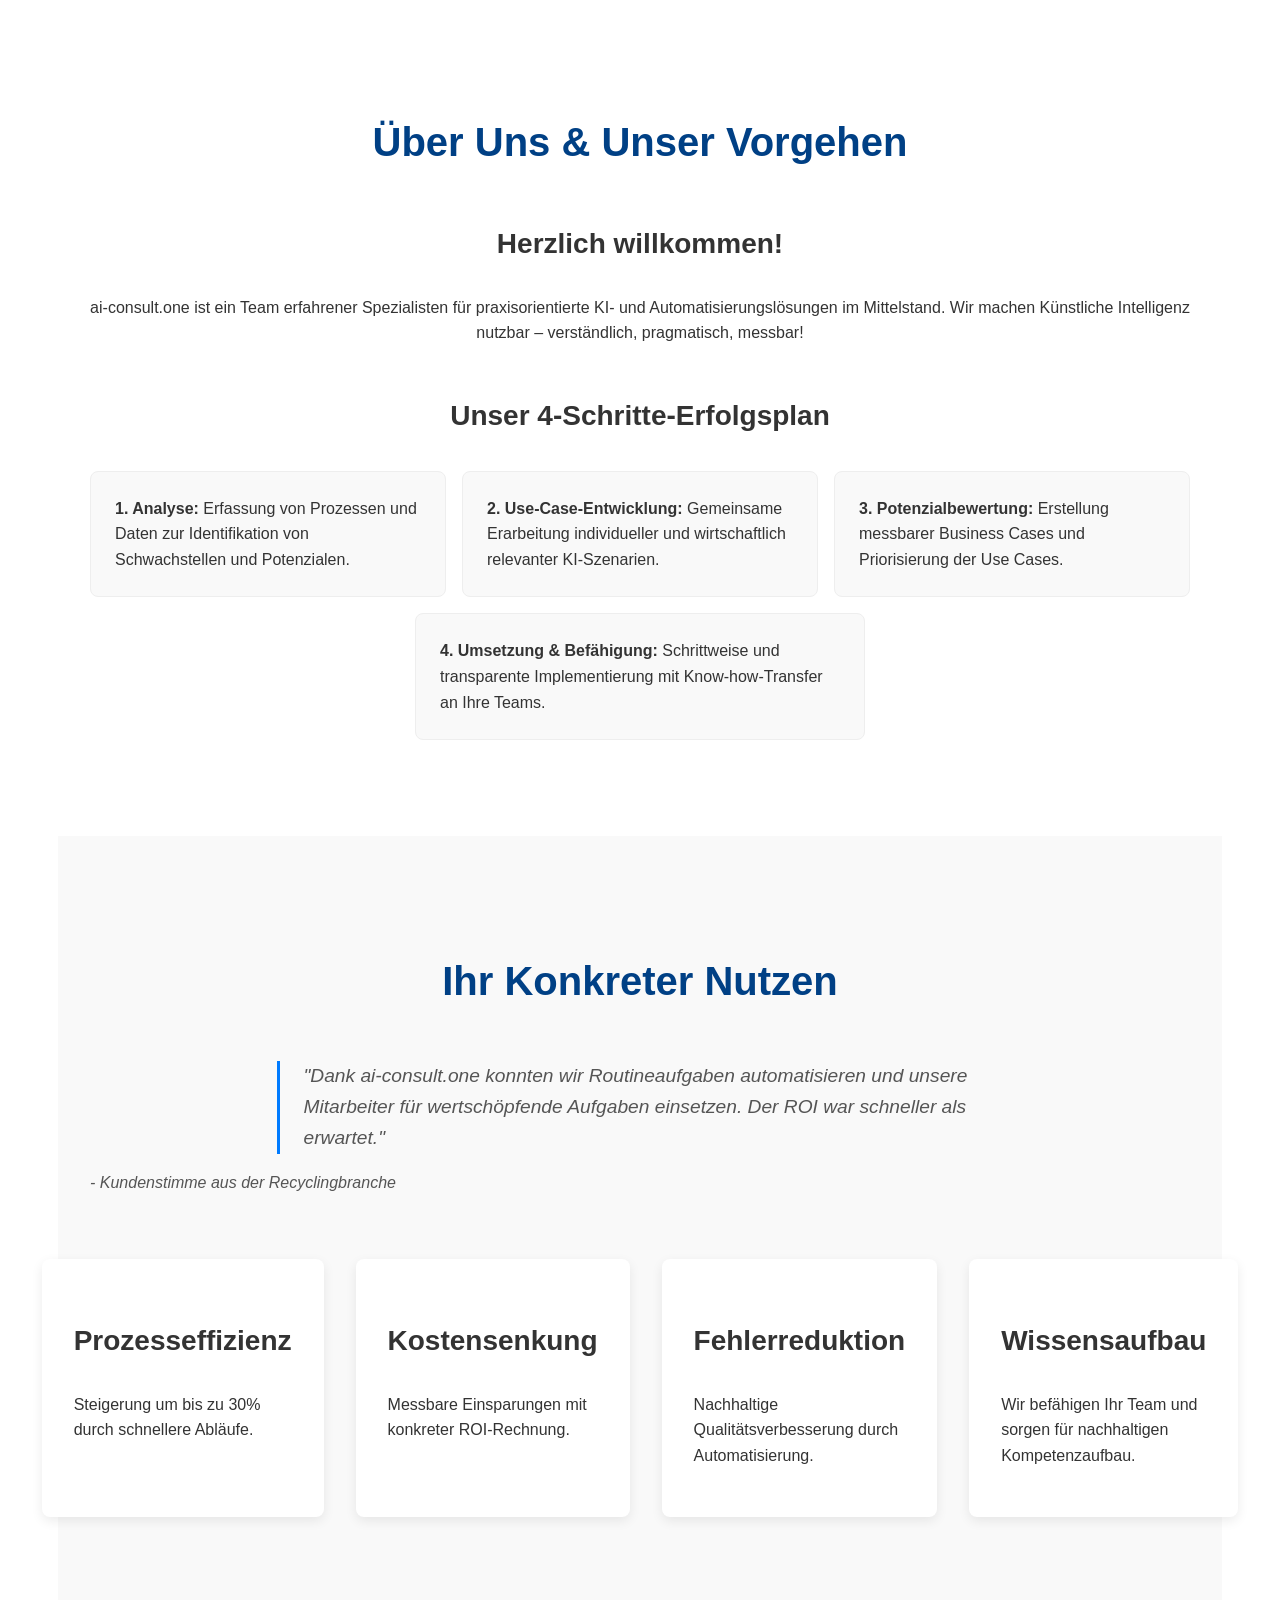
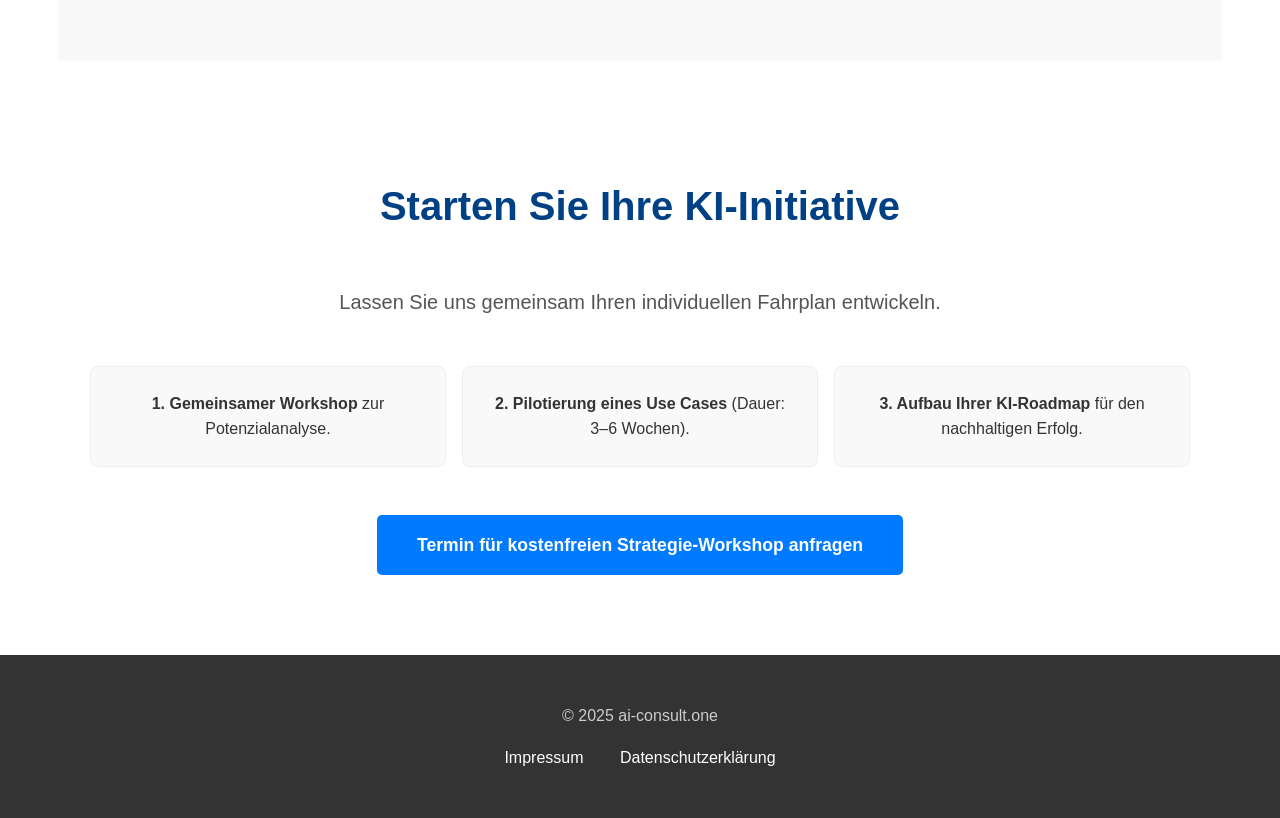
==== commit d4454c9a: "kleine änderung an einem datum" ====
--- a/index.html
+++ b/index.html
@@ -144,7 +144,7 @@
     </main>
 
     <footer>
-        <p>&copy; 2024 ai-consult.one</p>
+        <p>&copy; 2025 ai-consult.one</p>
         <ul>
             <li><a href="impressum.html">Impressum</a></li>
             <li><a href="datenschutz.html">Datenschutzerklärung</a></li>
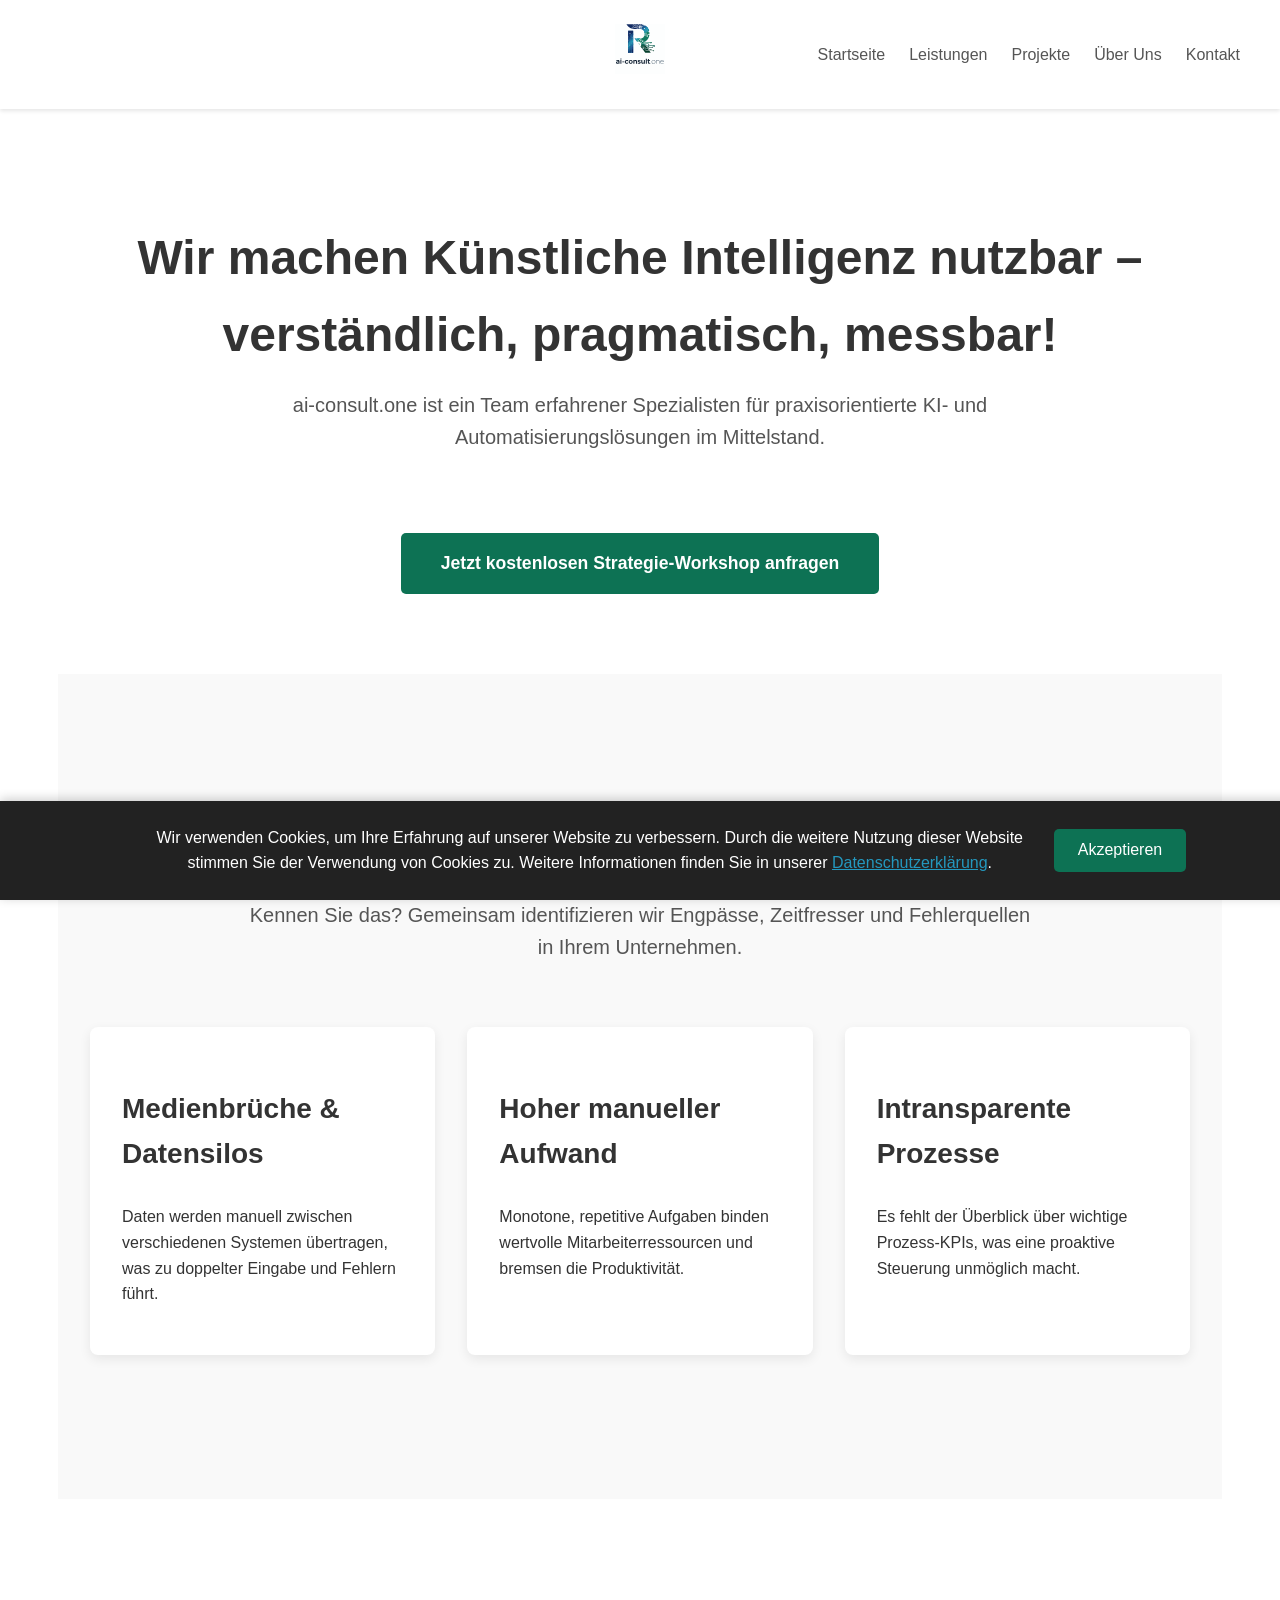
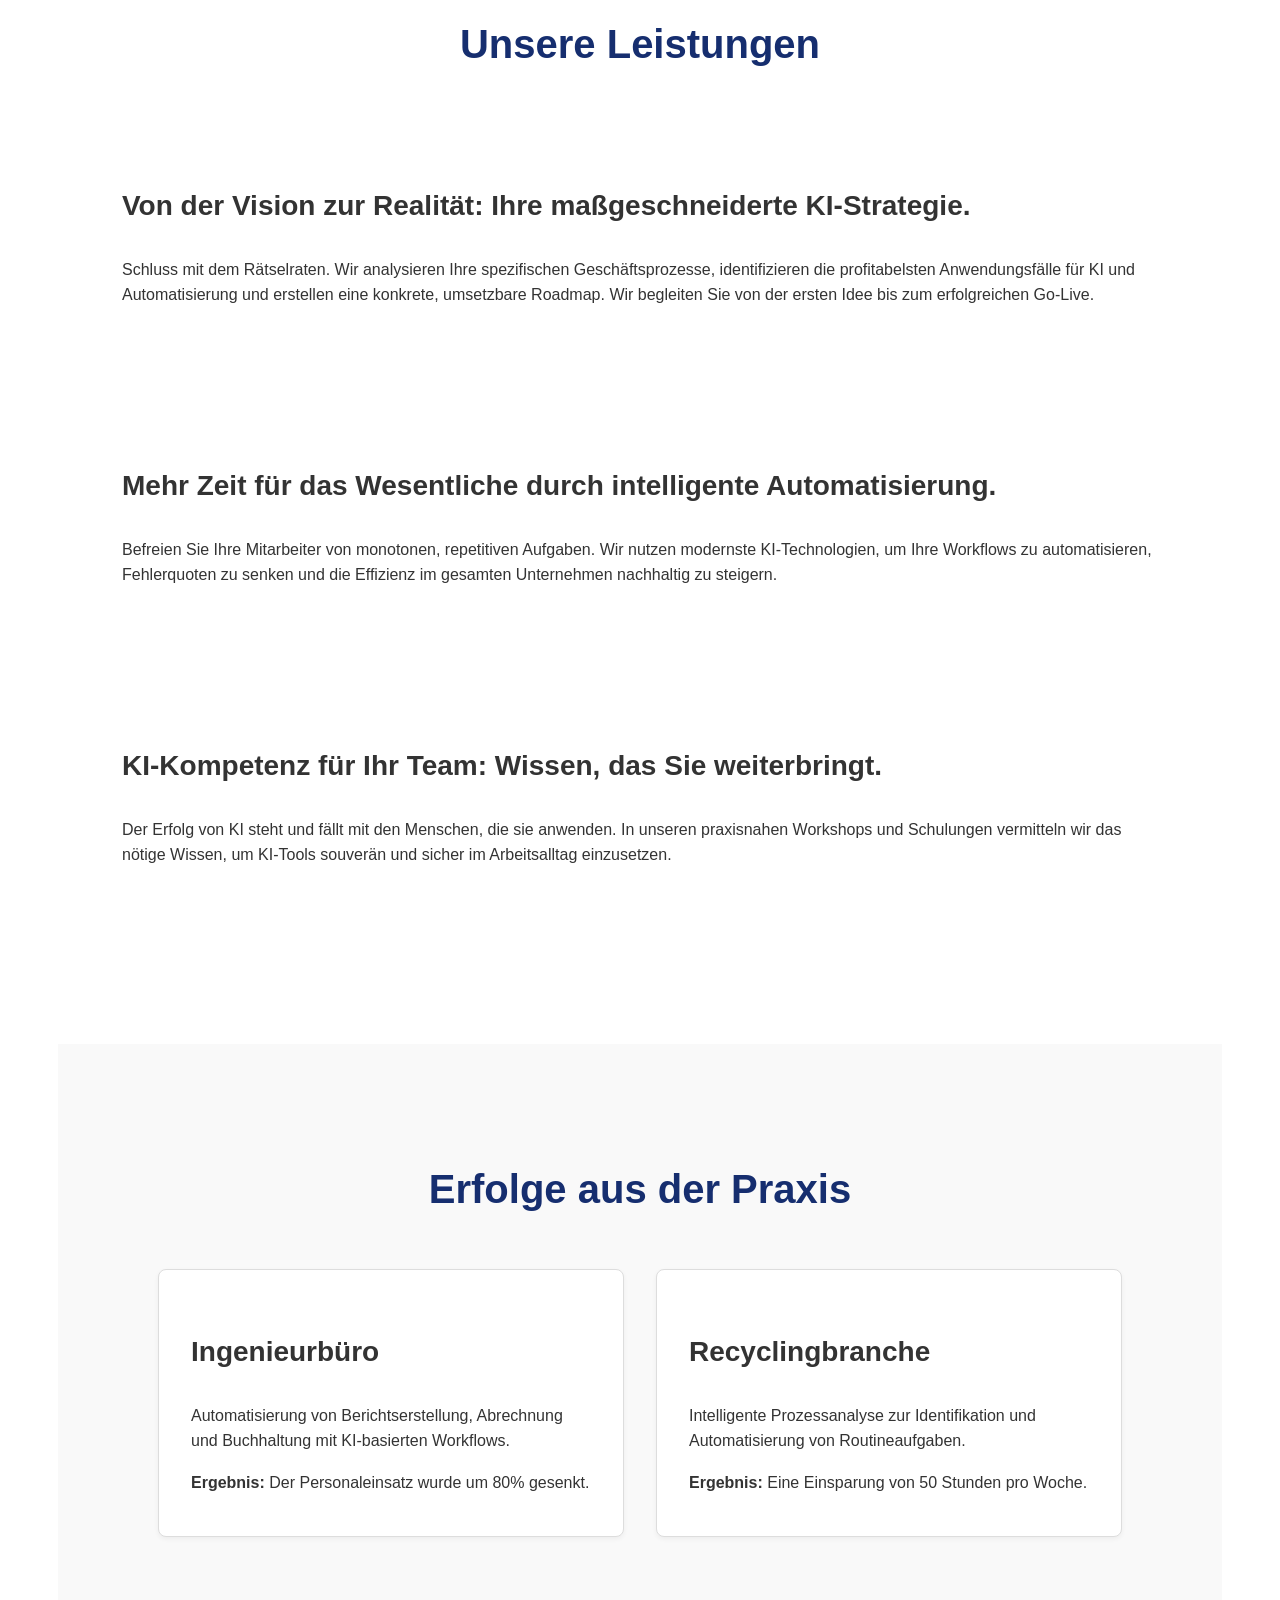
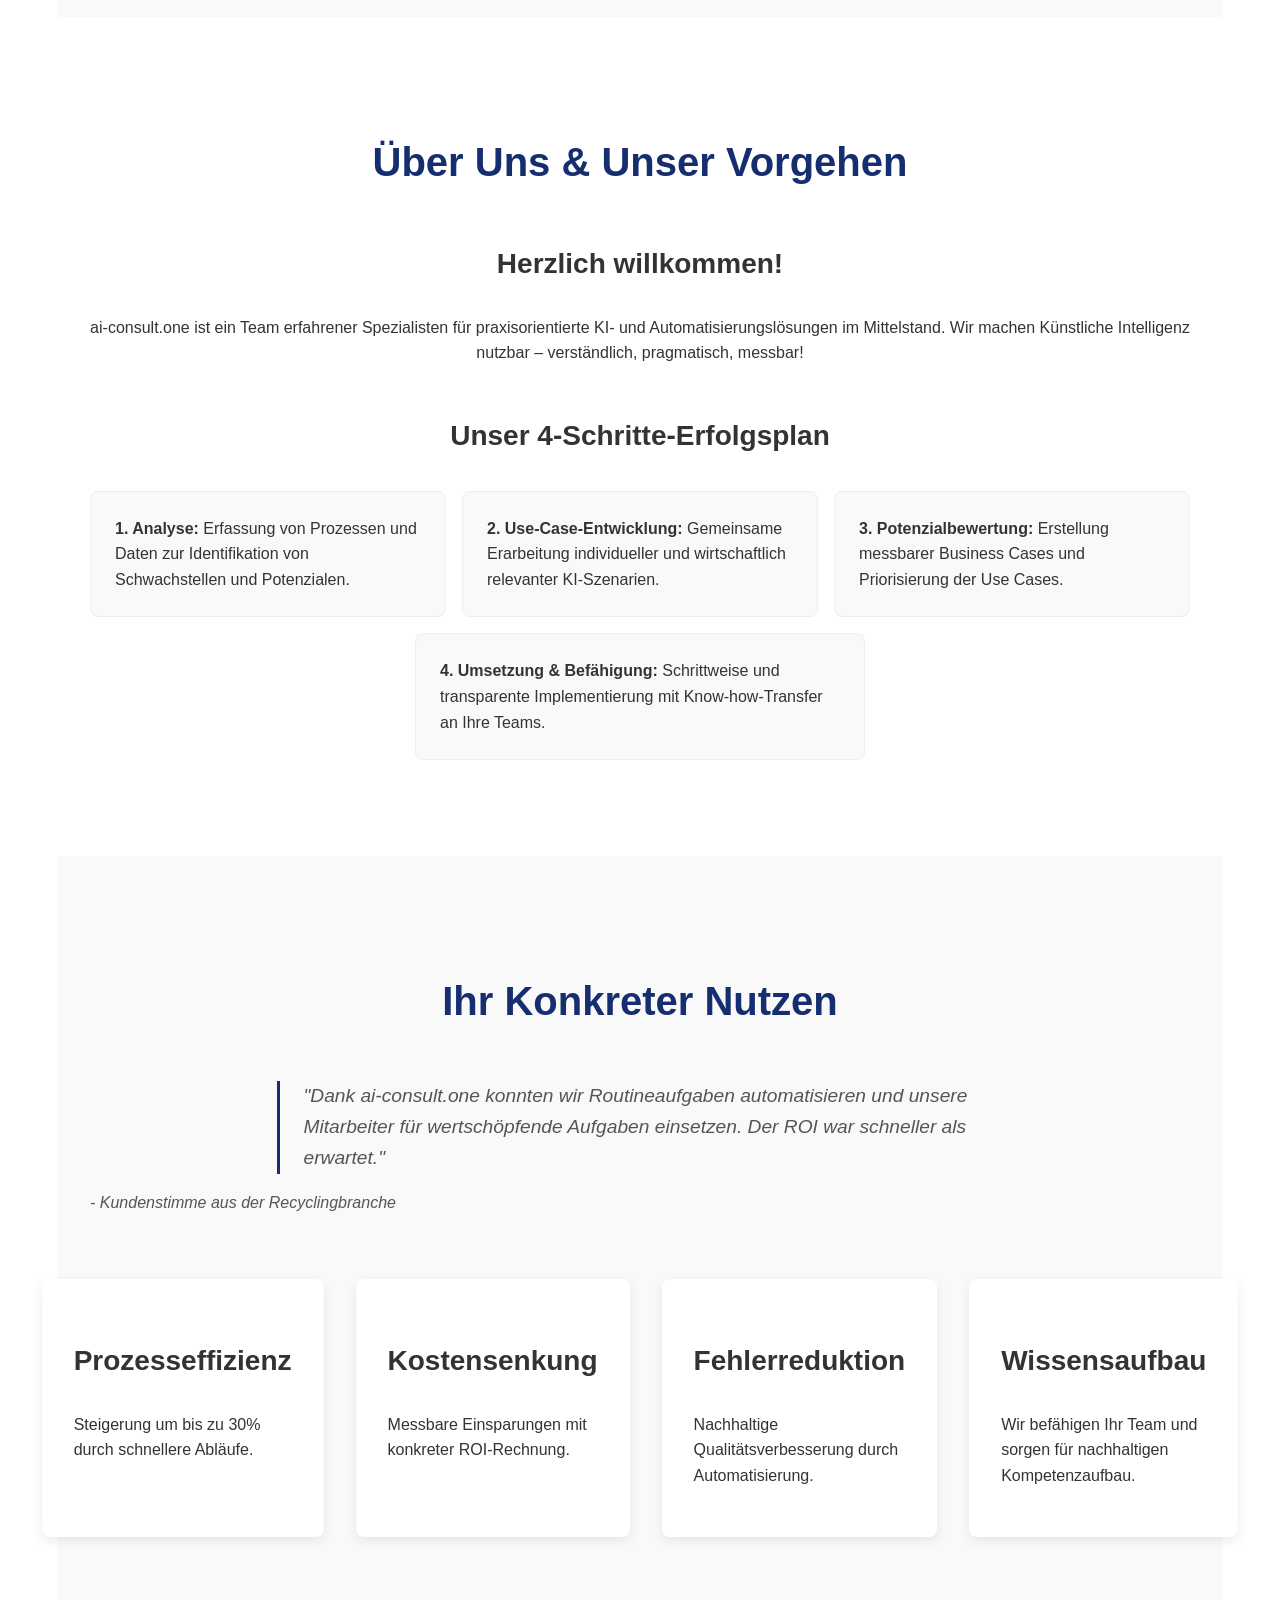
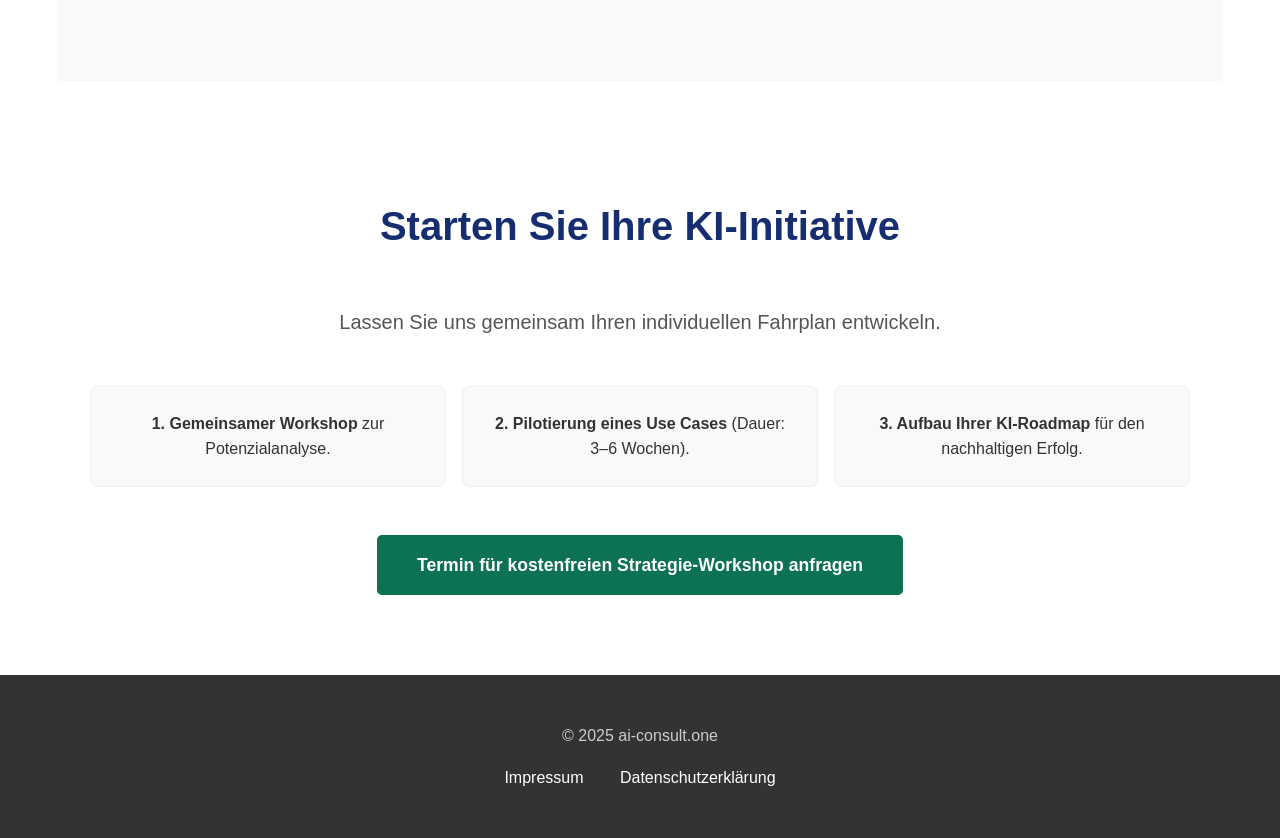
==== commit 0de629d7: "feat: Adjust header logo size and position - Increases the logo size in the header for better visibi" ====
--- a/index.html
+++ b/index.html
@@ -11,7 +11,7 @@
     <header>
         <nav>
             <div class="logo">
-                <a href="#home"><img src="Design.svg" alt="ai-consult.one Logo" height="40"></a>
+                <a href="#home"><img src="Design.svg" alt="ai-consult.one Logo" height="50"></a>
             </div>
             <ul class="nav-links">
                 <li><a href="#home">Startseite</a></li>
--- a/style.css
+++ b/style.css
@@ -1,17 +1,30 @@
+:root {
+    --primary-color: #162e6f;       /* Dark Blue */
+    --secondary-color: #2498be;     /* Light Blue */
+    --accent-color: #0d7254;        /* Dark Green */
+    --accent-color-hover: #0a5a43; /* Darker Green for hover */
+
+    --text-color: #333;
+    --text-color-light: #555;
+    --background-light: #f9f9f9;
+    --white: #fff;
+    --border-color: #ddd;
+}
+
 /* General Body Styles */
 body {
     font-family: -apple-system, BlinkMacSystemFont, "Segoe UI", Roboto, "Helvetica Neue", Arial, sans-serif;
     margin: 0;
     line-height: 1.6;
-    color: #333;
+    color: var(--text-color);
     background-color: #f4f4f4;
 }
 
 /* Header & Navigation */
 header {
-    background: #fff;
-    color: #333;
-    padding: 1rem 0;
+    background: var(--white);
+    color: var(--text-color);
+    padding: 1.5rem 0;
     position: fixed;
     width: 100%;
     top: 0;
@@ -22,11 +35,12 @@
 
 nav {
     display: flex;
-    justify-content: space-between;
+    justify-content: center;
     align-items: center;
     max-width: 1200px;
     margin: auto;
     padding: 0 2rem;
+    position: relative;
 }
 
 nav .logo {
@@ -35,7 +49,7 @@
 }
 
 nav .logo a {
-    color: #333;
+    color: var(--text-color);
     text-decoration: none;
 }
 
@@ -45,23 +59,27 @@
     gap: 1.5rem;
     margin: 0;
     padding: 0;
+    position: absolute;
+    right: 2rem;
+    top: 50%;
+    transform: translateY(-50%);
 }
 
 nav ul li a {
-    color: #555;
+    color: var(--text-color-light);
     text-decoration: none;
     font-weight: 500;
     transition: color 0.3s;
 }
 
 nav ul li a:hover {
-    color: #007bff;
+    color: var(--secondary-color);
 }
 
 /* Main Content */
 main {
-    padding-top: 80px; /* Adjust for fixed header */
-    background-color: #fff;
+    padding-top: 100px; /* Adjust for fixed header */
+    background-color: var(--white);
 }
 
 section {
@@ -71,7 +89,7 @@
 }
 
 section:nth-of-type(even) {
-    background-color: #f9f9f9;
+    background-color: var(--background-light);
 }
 
 h1 {
@@ -83,17 +101,17 @@
     font-size: 2.5rem;
     text-align: center;
     margin-bottom: 3rem;
-    color: #004085;
+    color: var(--primary-color);
 }
 
 h3 {
     font-size: 1.75rem;
-    color: #333;
+    color: var(--text-color);
 }
 
 .sub-headline {
     font-size: 1.25rem;
-    color: #555;
+    color: var(--text-color-light);
     max-width: 800px;
     margin: 0 auto 3rem auto;
     text-align: center;
@@ -113,7 +131,7 @@
 }
 
 .core-services .service {
-    background: #fff;
+    background: var(--white);
     padding: 2rem;
     border-radius: 8px;
     box-shadow: 0 4px 12px rgba(0,0,0,0.08);
@@ -122,7 +140,7 @@
 }
 
 .core-services .service a {
-    color: #007bff;
+    color: var(--secondary-color);
     text-decoration: none;
     font-weight: bold;
 }
@@ -130,12 +148,12 @@
 .social-proof {
     margin: 3rem 0;
     font-style: italic;
-    color: #555;
+    color: var(--text-color-light);
 }
 
 .social-proof blockquote {
     font-size: 1.2rem;
-    border-left: 3px solid #007bff;
+    border-left: 3px solid var(--primary-color);
     padding-left: 1.5rem;
     margin: 0 auto 1rem auto;
     max-width: 700px;
@@ -149,8 +167,8 @@
 
 .cta-button {
     display: inline-block;
-    background: #007bff;
-    color: #fff;
+    background: var(--accent-color);
+    color: var(--white);
     padding: 1rem 2.5rem;
     text-decoration: none;
     border-radius: 5px;
@@ -161,7 +179,7 @@
 }
 
 .cta-button:hover {
-    background-color: #0056b3;
+    background-color: var(--accent-color-hover);
     transform: translateY(-2px);
 }
 
@@ -169,15 +187,15 @@
 #services .service-detail {
     margin-bottom: 3rem;
     padding: 2rem;
-    background: #fff;
+    background: var(--white);
     border-radius: 5px;
 }
 
 /* Projects Section */
 .case-study {
-    background: #fff;
+    background: var(--white);
     padding: 2rem;
-    border-left: 5px solid #007bff;
+    border-left: 5px solid var(--primary-color);
     border-radius: 5px;
 }
 
@@ -199,7 +217,7 @@
 }
 
 #blog .blog-posts article {
-    background: #fff;
+    background: var(--white);
     padding: 1.5rem;
     border-radius: 5px;
     box-shadow: 0 2px 5px rgba(0,0,0,0.05);
@@ -213,7 +231,7 @@
 
 /* Footer */
 footer {
-    background: #333;
+    background: var(--text-color);
     color: #ccc;
     text-align: center;
     padding: 2rem 0;
@@ -231,18 +249,18 @@
 }
 
 footer a {
-    color: #fff;
+    color: var(--white);
     text-decoration: none;
     transition: color 0.3s;
 }
 
 footer a:hover {
-    color: #007bff;
+    color: var(--secondary-color);
 }
 
 /* Styles for Impressum/Datenschutz */
 body.legal-page main {
-    background-color: #fff;
+    background-color: var(--white);
 }
 .legal-page section {
     padding-top: 2rem;
@@ -272,7 +290,7 @@
 #projects .case-study {
     flex: 1;
     max-width: 400px;
-    border: 1px solid #ddd;
+    border: 1px solid var(--border-color);
     border-radius: 8px;
     padding: 2rem;
     box-shadow: 0 2px 5px rgba(0,0,0,0.05);
@@ -290,7 +308,7 @@
 .process-list li {
     flex: 1;
     min-width: 280px;
-    background: #f9f9f9;
+    background: var(--background-light);
     padding: 1.5rem;
     border-radius: 8px;
     border: 1px solid #eee;
@@ -305,7 +323,7 @@
 }
 
 .info-box {
-    background-color: #e9ecef;
+    background-color: var(--background-light);
     padding: 1.5rem;
     border-radius: 8px;
     margin-top: 3rem;
@@ -330,7 +348,7 @@
     width: 25px;
     height: 3px;
     margin: 5px 0;
-    background-color: #333;
+    background-color: var(--text-color);
     transition: all 0.3s ease-in-out;
 }
 
@@ -341,9 +359,9 @@
         flex-direction: column;
         width: 100%;
         position: absolute;
-        top: 70px; /* Height of the header */
+        top: 98px; /* Height of the header */
         left: 0;
-        background-color: #fff;
+        background-color: var(--white);
         box-shadow: 0 4px 8px rgba(0,0,0,0.1);
     }
 
@@ -360,6 +378,10 @@
 
     nav .hamburger {
         display: block;
+        position: absolute;
+        right: 2rem;
+        top: 50%;
+        transform: translateY(-50%);
     }
 
     /* Hamburger animation to 'X' */
@@ -401,7 +423,7 @@
     left: 0;
     width: 100%;
     background: #222;
-    color: #fff;
+    color: var(--white);
     padding: 1.5rem;
     text-align: center;
     z-index: 1001;
@@ -418,13 +440,13 @@
 }
 
 #cookie-banner a {
-    color: #007bff;
+    color: var(--secondary-color);
     text-decoration: underline;
 }
 
 #cookie-banner button {
-    background: #007bff;
-    color: #fff;
+    background: var(--accent-color);
+    color: var(--white);
     border: none;
     padding: 0.8rem 1.5rem;
     border-radius: 5px;
@@ -434,5 +456,5 @@
 }
 
 #cookie-banner button:hover {
-    background-color: #0056b3;
-}
+    background-color: var(--accent-color-hover);
+}
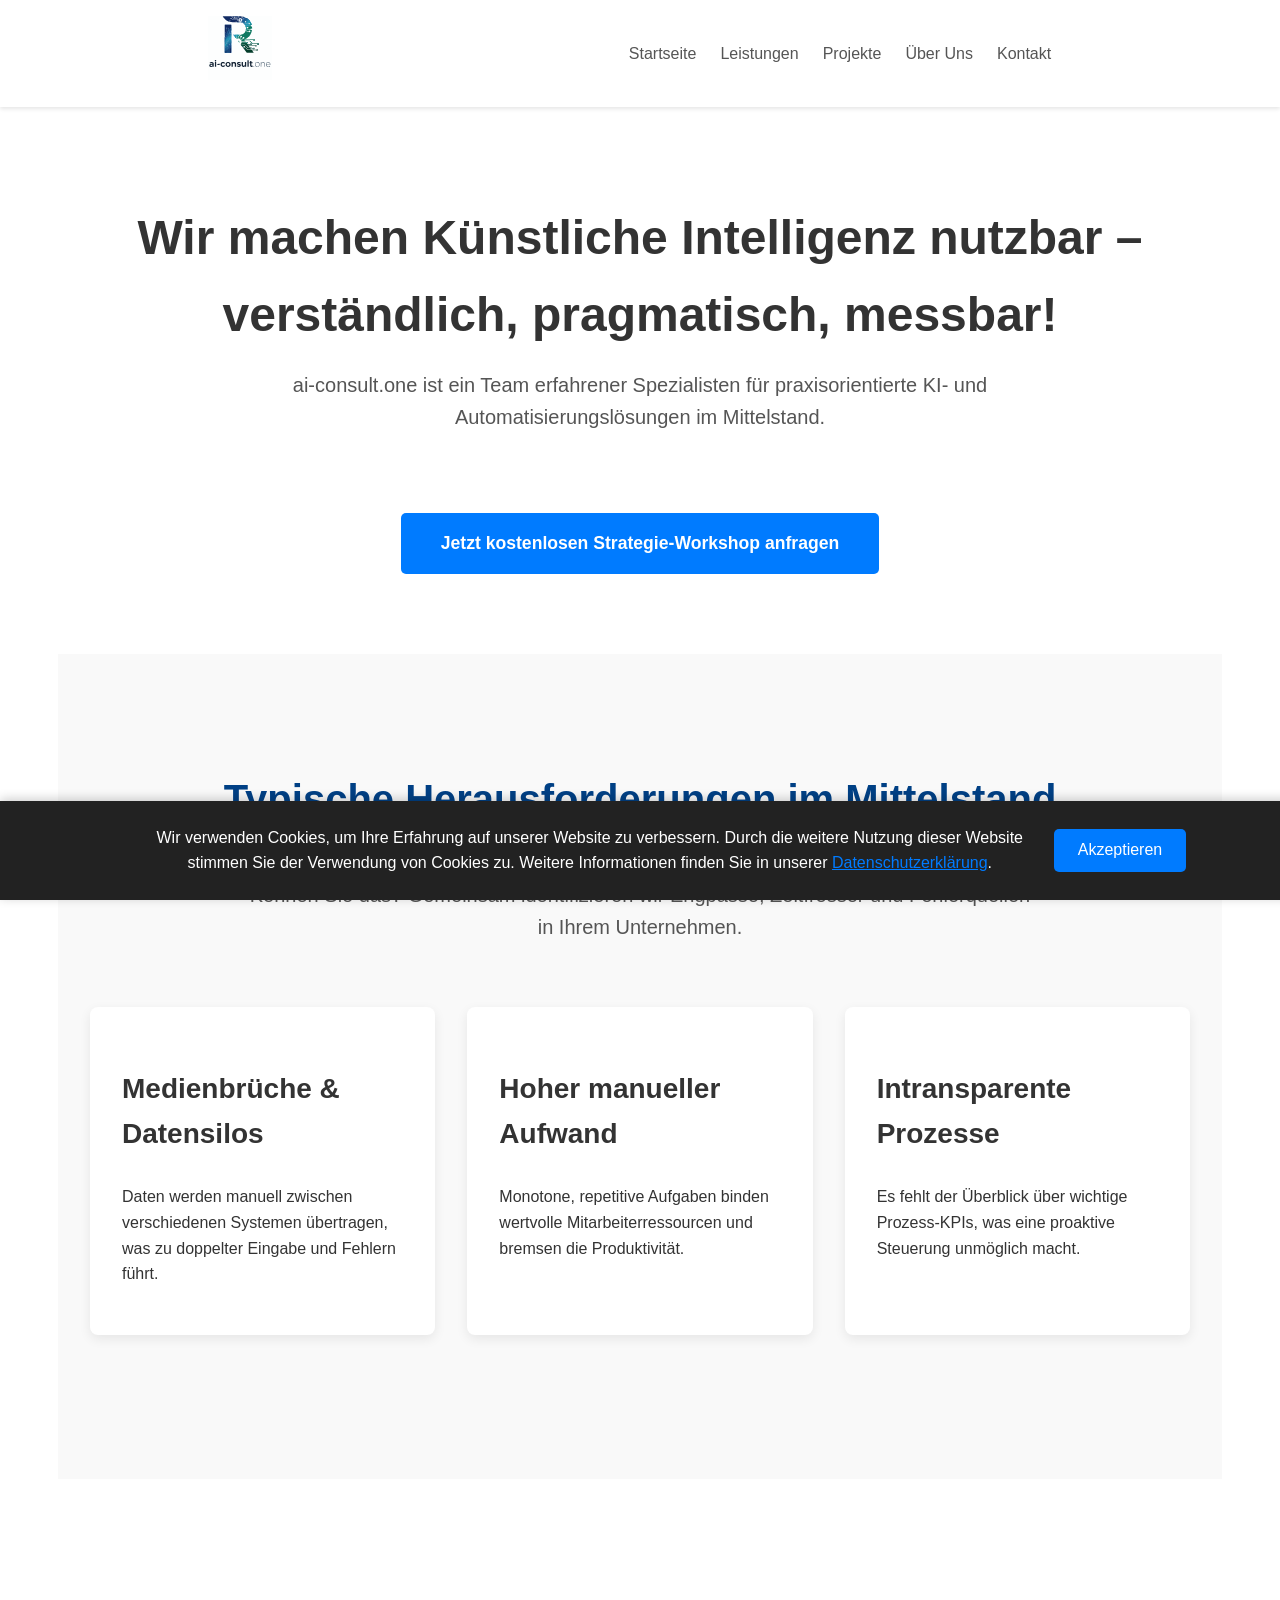
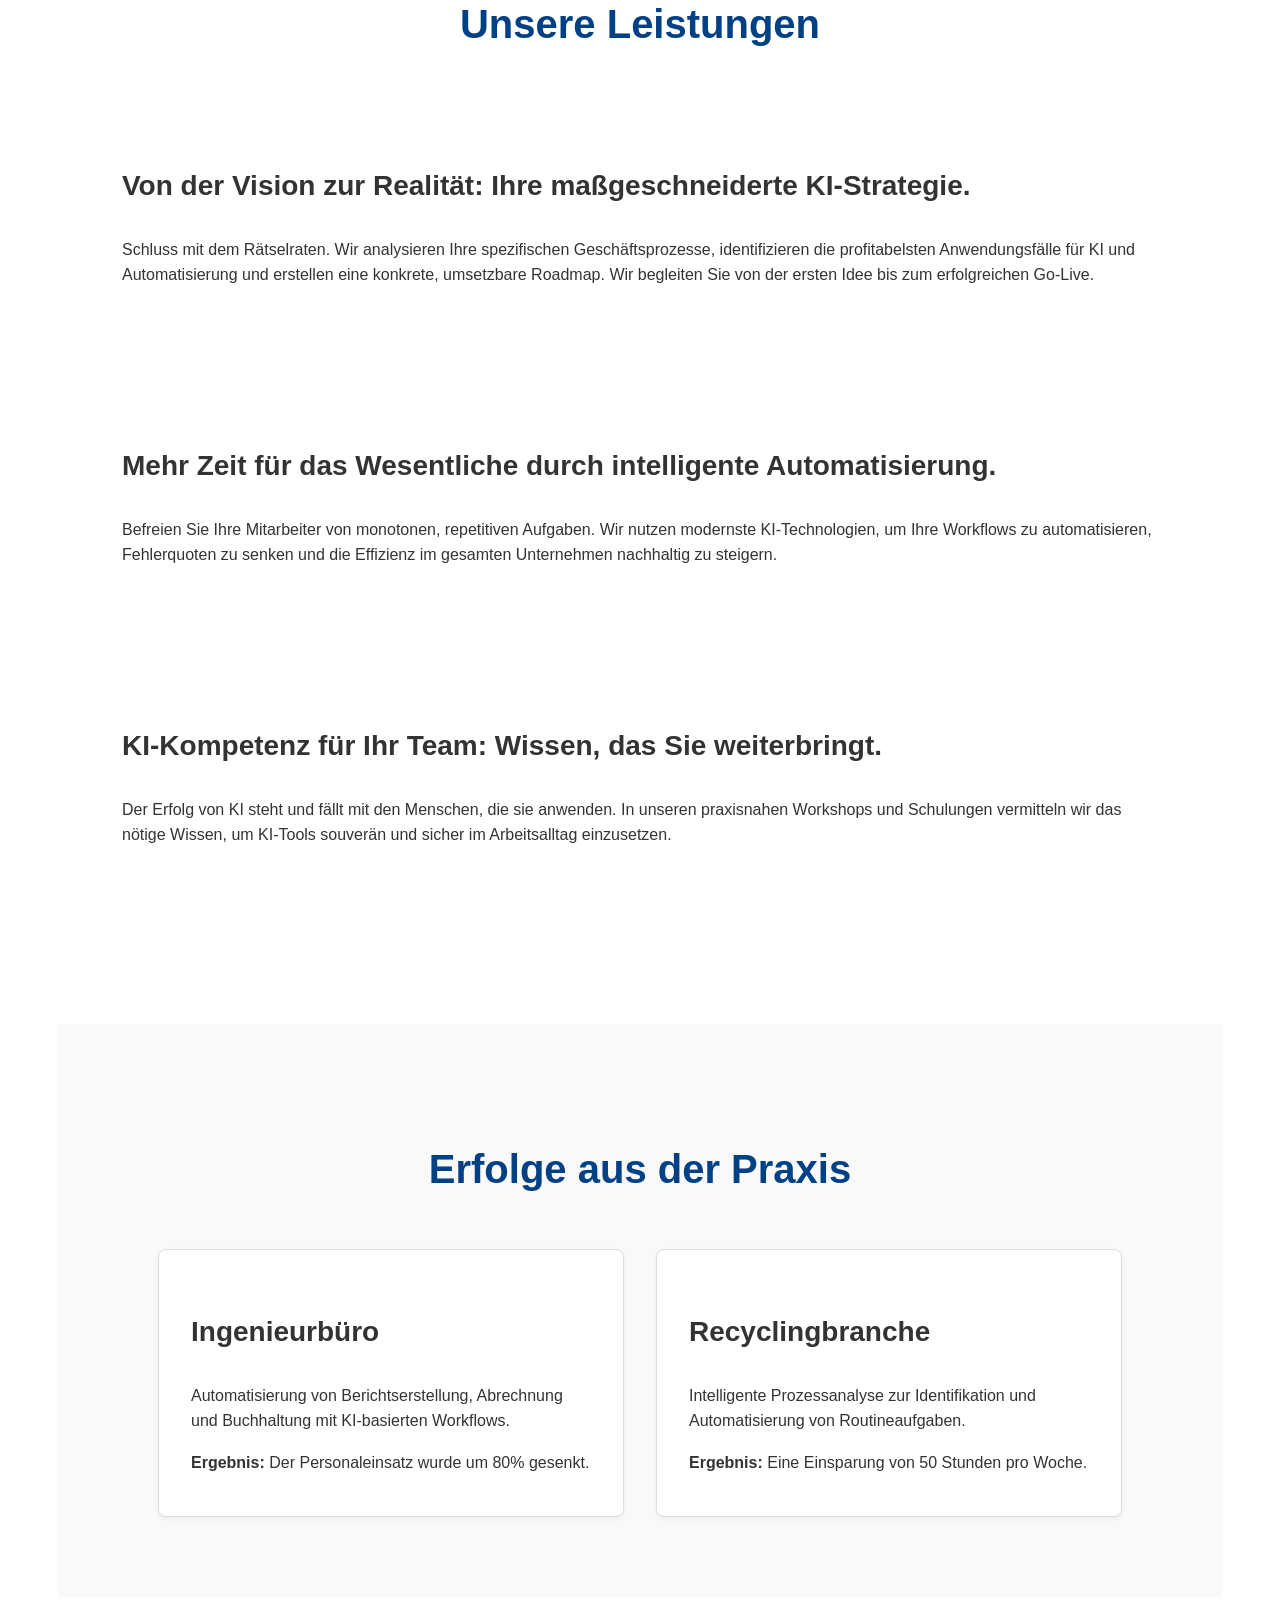
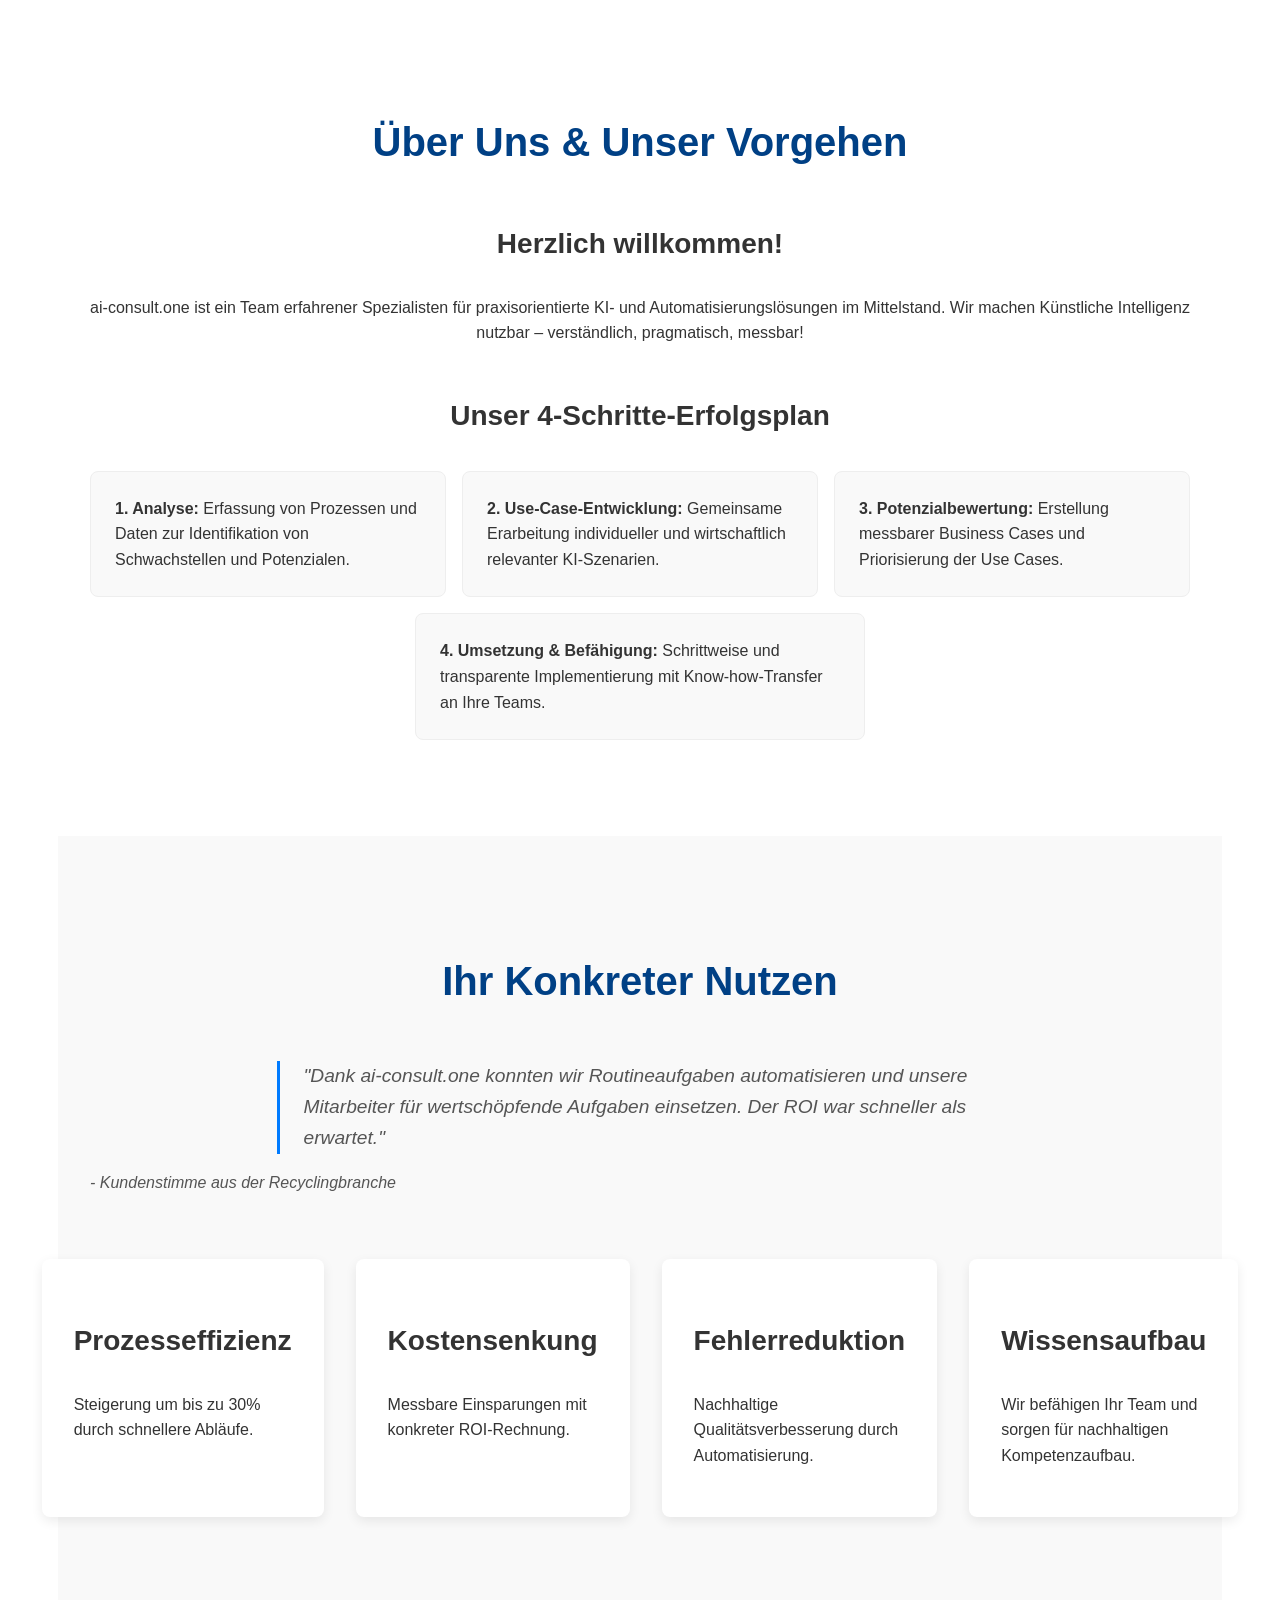
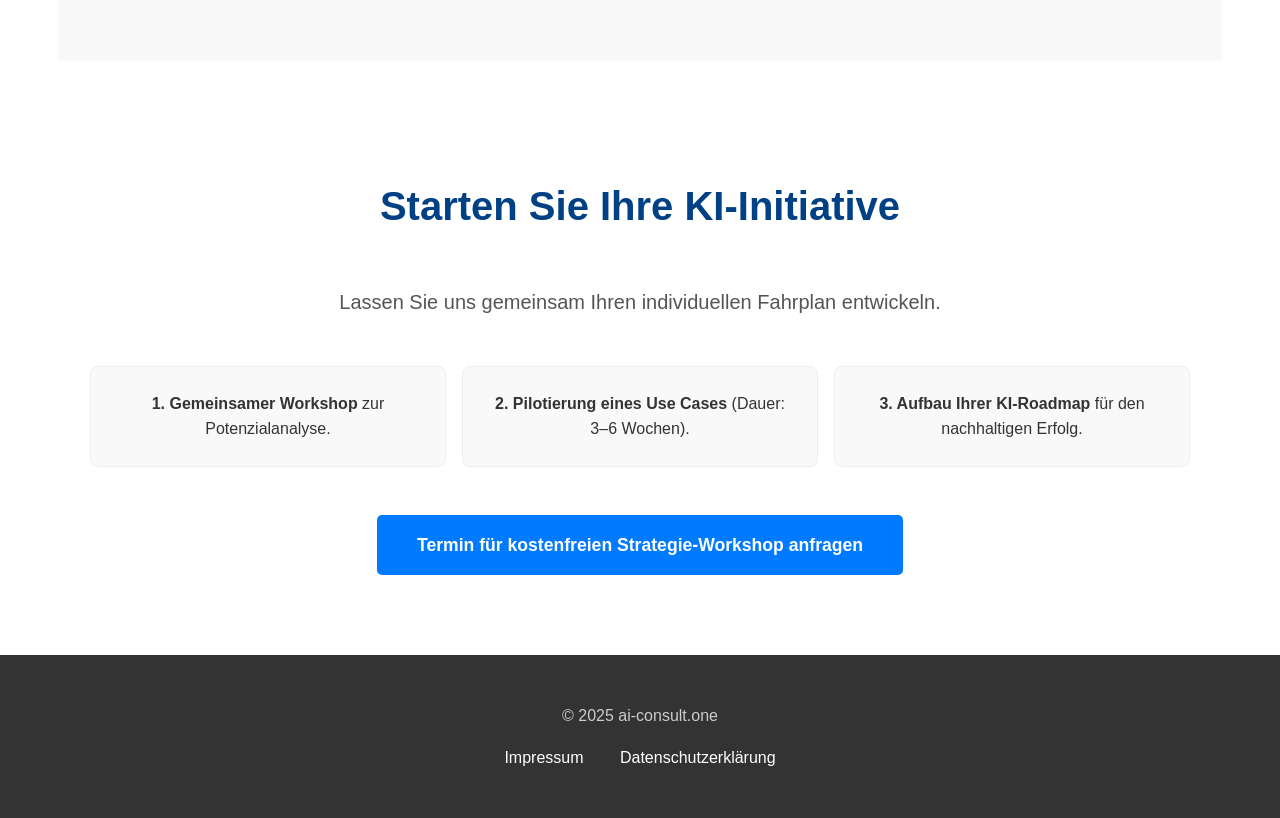
==== commit 7d39476b: "bug fixes" ====
--- a/index.html
+++ b/index.html
@@ -11,7 +11,7 @@
     <header>
         <nav>
             <div class="logo">
-                <a href="#home"><img src="Design.svg" alt="ai-consult.one Logo" height="50"></a>
+                <a href="#home"><img src="Design.svg" alt="ai-consult.one Logo" height="64"></a>
             </div>
             <ul class="nav-links">
                 <li><a href="#home">Startseite</a></li>
--- a/style.css
+++ b/style.css
@@ -1,30 +1,17 @@
-:root {
-    --primary-color: #162e6f;       /* Dark Blue */
-    --secondary-color: #2498be;     /* Light Blue */
-    --accent-color: #0d7254;        /* Dark Green */
-    --accent-color-hover: #0a5a43; /* Darker Green for hover */
-
-    --text-color: #333;
-    --text-color-light: #555;
-    --background-light: #f9f9f9;
-    --white: #fff;
-    --border-color: #ddd;
-}
-
 /* General Body Styles */
 body {
     font-family: -apple-system, BlinkMacSystemFont, "Segoe UI", Roboto, "Helvetica Neue", Arial, sans-serif;
     margin: 0;
     line-height: 1.6;
-    color: var(--text-color);
+    color: #333;
     background-color: #f4f4f4;
 }
 
 /* Header & Navigation */
 header {
-    background: var(--white);
-    color: var(--text-color);
-    padding: 1.5rem 0;
+    background: #fff;
+    color: #333;
+    padding: 1rem 0;
     position: fixed;
     width: 100%;
     top: 0;
@@ -40,16 +27,19 @@
     max-width: 1200px;
     margin: auto;
     padding: 0 2rem;
-    position: relative;
 }
 
 nav .logo {
     font-size: 1.5rem;
     font-weight: bold;
+    display: flex;
+    justify-content: center;
+    align-items: center;
+    flex: 1;
 }
 
 nav .logo a {
-    color: var(--text-color);
+    color: #333;
     text-decoration: none;
 }
 
@@ -59,27 +49,25 @@
     gap: 1.5rem;
     margin: 0;
     padding: 0;
-    position: absolute;
-    right: 2rem;
-    top: 50%;
-    transform: translateY(-50%);
+    flex: 2;
+    justify-content: center;
 }
 
 nav ul li a {
-    color: var(--text-color-light);
+    color: #555;
     text-decoration: none;
     font-weight: 500;
     transition: color 0.3s;
 }
 
 nav ul li a:hover {
-    color: var(--secondary-color);
+    color: #007bff;
 }
 
 /* Main Content */
 main {
-    padding-top: 100px; /* Adjust for fixed header */
-    background-color: var(--white);
+    padding-top: 80px; /* Adjust for fixed header */
+    background-color: #fff;
 }
 
 section {
@@ -89,7 +77,7 @@
 }
 
 section:nth-of-type(even) {
-    background-color: var(--background-light);
+    background-color: #f9f9f9;
 }
 
 h1 {
@@ -101,17 +89,17 @@
     font-size: 2.5rem;
     text-align: center;
     margin-bottom: 3rem;
-    color: var(--primary-color);
+    color: #004085;
 }
 
 h3 {
     font-size: 1.75rem;
-    color: var(--text-color);
+    color: #333;
 }
 
 .sub-headline {
     font-size: 1.25rem;
-    color: var(--text-color-light);
+    color: #555;
     max-width: 800px;
     margin: 0 auto 3rem auto;
     text-align: center;
@@ -131,7 +119,7 @@
 }
 
 .core-services .service {
-    background: var(--white);
+    background: #fff;
     padding: 2rem;
     border-radius: 8px;
     box-shadow: 0 4px 12px rgba(0,0,0,0.08);
@@ -140,7 +128,7 @@
 }
 
 .core-services .service a {
-    color: var(--secondary-color);
+    color: #007bff;
     text-decoration: none;
     font-weight: bold;
 }
@@ -148,12 +136,12 @@
 .social-proof {
     margin: 3rem 0;
     font-style: italic;
-    color: var(--text-color-light);
+    color: #555;
 }
 
 .social-proof blockquote {
     font-size: 1.2rem;
-    border-left: 3px solid var(--primary-color);
+    border-left: 3px solid #007bff;
     padding-left: 1.5rem;
     margin: 0 auto 1rem auto;
     max-width: 700px;
@@ -167,8 +155,8 @@
 
 .cta-button {
     display: inline-block;
-    background: var(--accent-color);
-    color: var(--white);
+    background: #007bff;
+    color: #fff;
     padding: 1rem 2.5rem;
     text-decoration: none;
     border-radius: 5px;
@@ -179,7 +167,7 @@
 }
 
 .cta-button:hover {
-    background-color: var(--accent-color-hover);
+    background-color: #0056b3;
     transform: translateY(-2px);
 }
 
@@ -187,15 +175,15 @@
 #services .service-detail {
     margin-bottom: 3rem;
     padding: 2rem;
-    background: var(--white);
+    background: #fff;
     border-radius: 5px;
 }
 
 /* Projects Section */
 .case-study {
-    background: var(--white);
+    background: #fff;
     padding: 2rem;
-    border-left: 5px solid var(--primary-color);
+    border-left: 5px solid #007bff;
     border-radius: 5px;
 }
 
@@ -217,7 +205,7 @@
 }
 
 #blog .blog-posts article {
-    background: var(--white);
+    background: #fff;
     padding: 1.5rem;
     border-radius: 5px;
     box-shadow: 0 2px 5px rgba(0,0,0,0.05);
@@ -231,7 +219,7 @@
 
 /* Footer */
 footer {
-    background: var(--text-color);
+    background: #333;
     color: #ccc;
     text-align: center;
     padding: 2rem 0;
@@ -249,18 +237,18 @@
 }
 
 footer a {
-    color: var(--white);
+    color: #fff;
     text-decoration: none;
     transition: color 0.3s;
 }
 
 footer a:hover {
-    color: var(--secondary-color);
+    color: #007bff;
 }
 
 /* Styles for Impressum/Datenschutz */
 body.legal-page main {
-    background-color: var(--white);
+    background-color: #fff;
 }
 .legal-page section {
     padding-top: 2rem;
@@ -290,7 +278,7 @@
 #projects .case-study {
     flex: 1;
     max-width: 400px;
-    border: 1px solid var(--border-color);
+    border: 1px solid #ddd;
     border-radius: 8px;
     padding: 2rem;
     box-shadow: 0 2px 5px rgba(0,0,0,0.05);
@@ -308,7 +296,7 @@
 .process-list li {
     flex: 1;
     min-width: 280px;
-    background: var(--background-light);
+    background: #f9f9f9;
     padding: 1.5rem;
     border-radius: 8px;
     border: 1px solid #eee;
@@ -323,7 +311,7 @@
 }
 
 .info-box {
-    background-color: var(--background-light);
+    background-color: #e9ecef;
     padding: 1.5rem;
     border-radius: 8px;
     margin-top: 3rem;
@@ -348,7 +336,7 @@
     width: 25px;
     height: 3px;
     margin: 5px 0;
-    background-color: var(--text-color);
+    background-color: #333;
     transition: all 0.3s ease-in-out;
 }
 
@@ -359,9 +347,9 @@
         flex-direction: column;
         width: 100%;
         position: absolute;
-        top: 98px; /* Height of the header */
+        top: 70px; /* Height of the header */
         left: 0;
-        background-color: var(--white);
+        background-color: #fff;
         box-shadow: 0 4px 8px rgba(0,0,0,0.1);
     }
 
@@ -378,10 +366,6 @@
 
     nav .hamburger {
         display: block;
-        position: absolute;
-        right: 2rem;
-        top: 50%;
-        transform: translateY(-50%);
     }
 
     /* Hamburger animation to 'X' */
@@ -423,7 +407,7 @@
     left: 0;
     width: 100%;
     background: #222;
-    color: var(--white);
+    color: #fff;
     padding: 1.5rem;
     text-align: center;
     z-index: 1001;
@@ -440,13 +424,13 @@
 }
 
 #cookie-banner a {
-    color: var(--secondary-color);
+    color: #007bff;
     text-decoration: underline;
 }
 
 #cookie-banner button {
-    background: var(--accent-color);
-    color: var(--white);
+    background: #007bff;
+    color: #fff;
     border: none;
     padding: 0.8rem 1.5rem;
     border-radius: 5px;
@@ -456,5 +440,5 @@
 }
 
 #cookie-banner button:hover {
-    background-color: var(--accent-color-hover);
-}
+    background-color: #0056b3;
+}
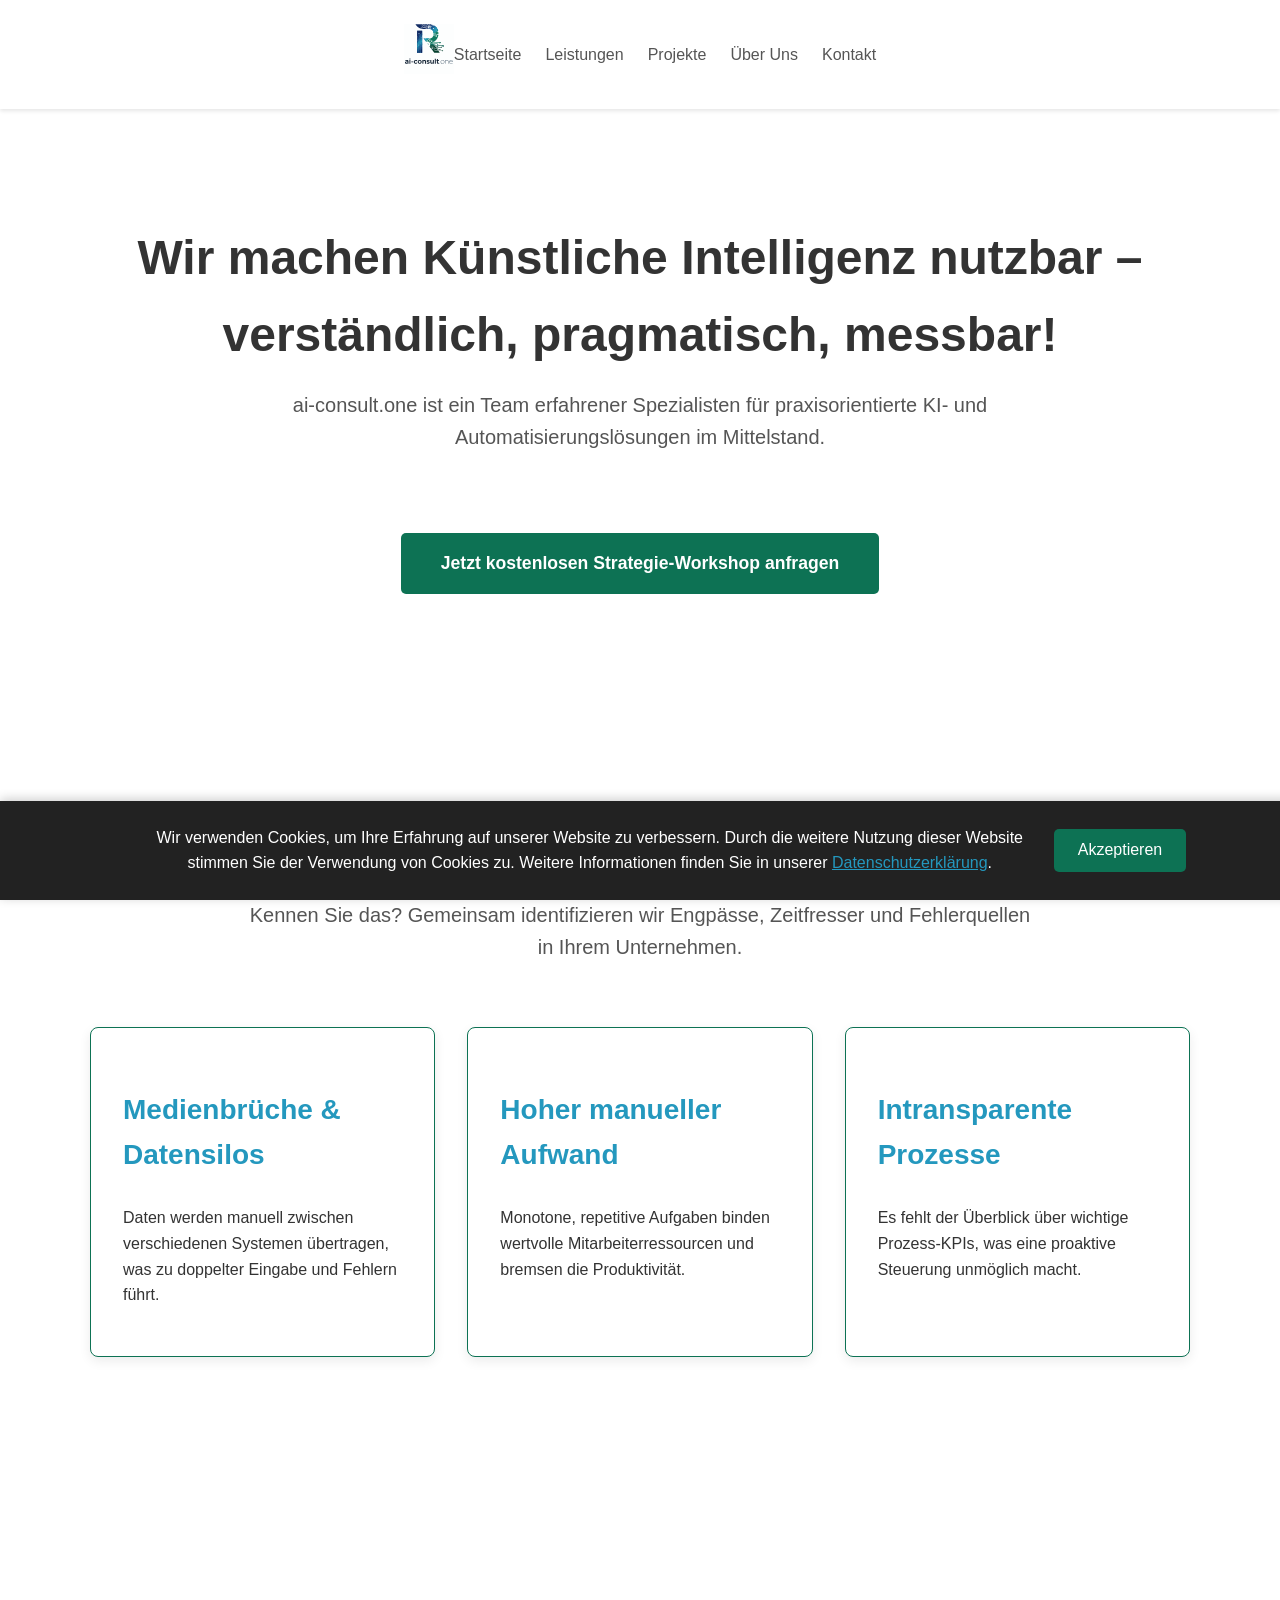
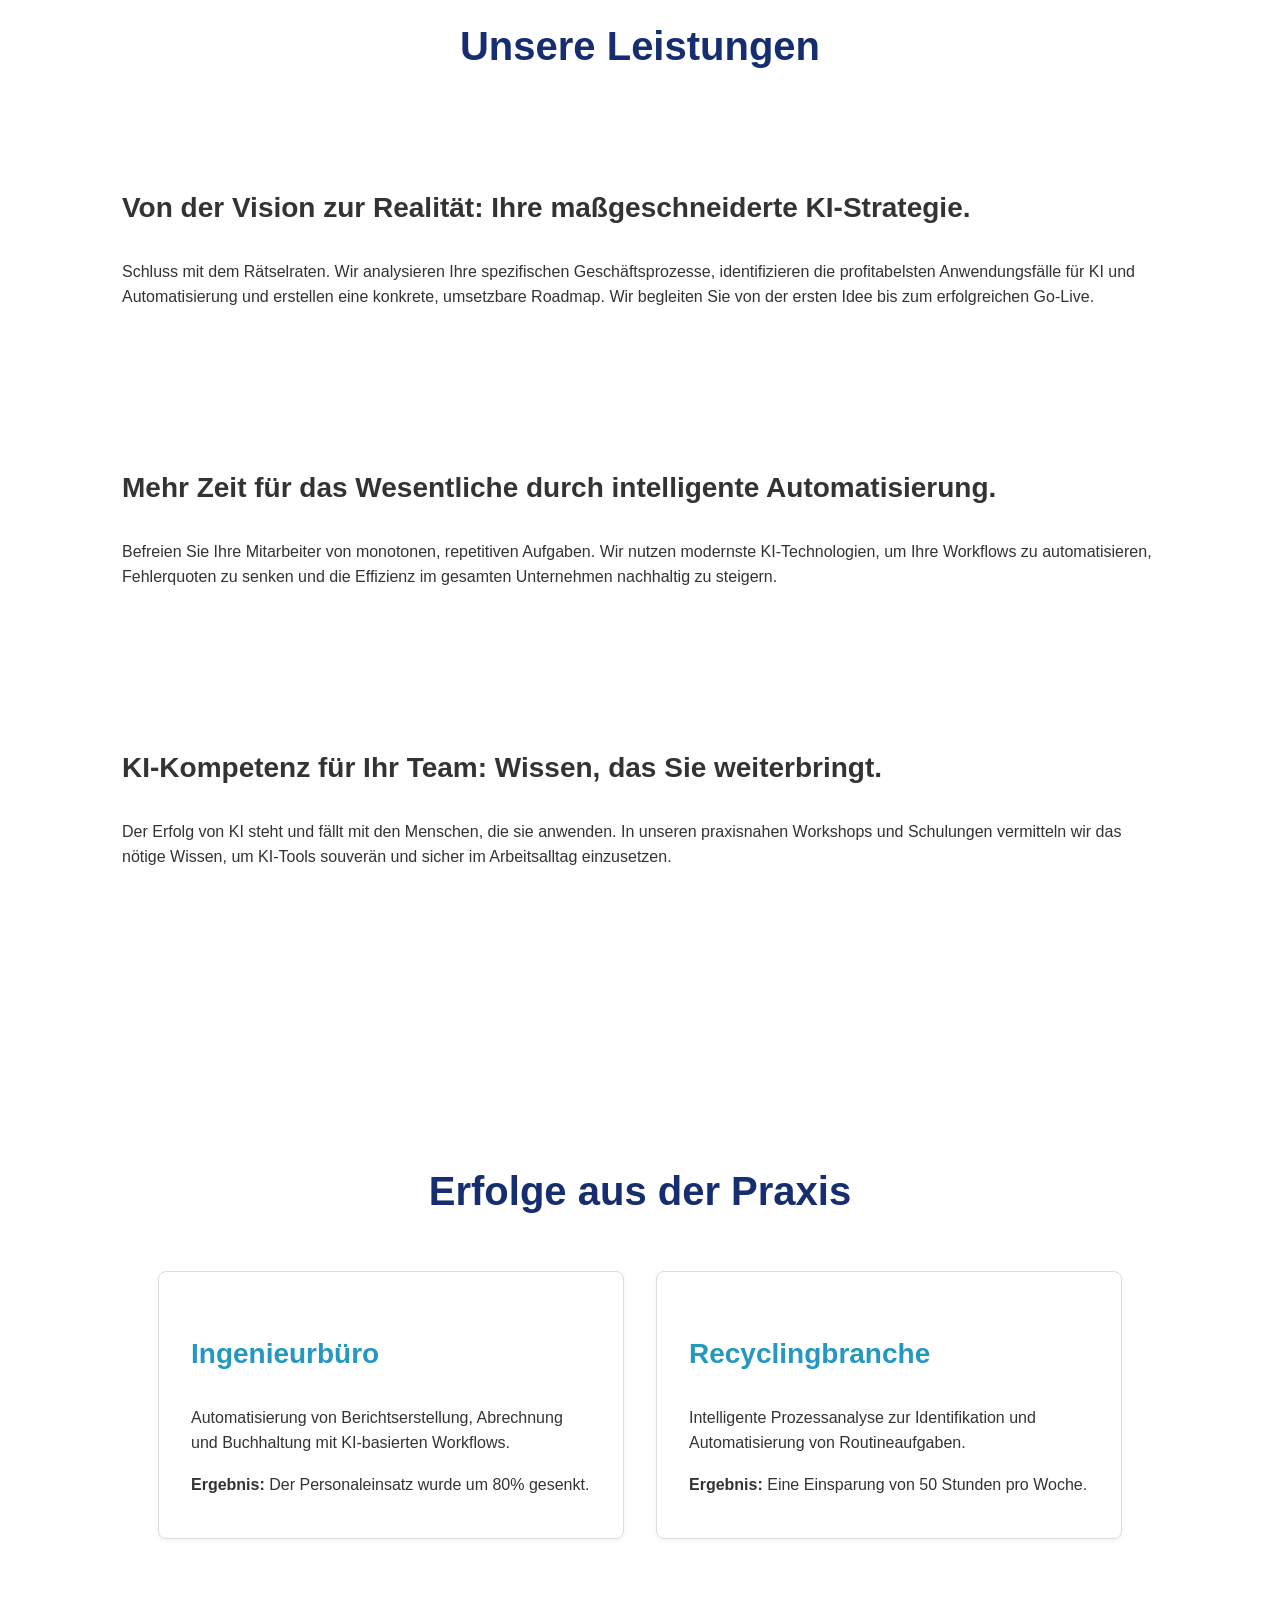
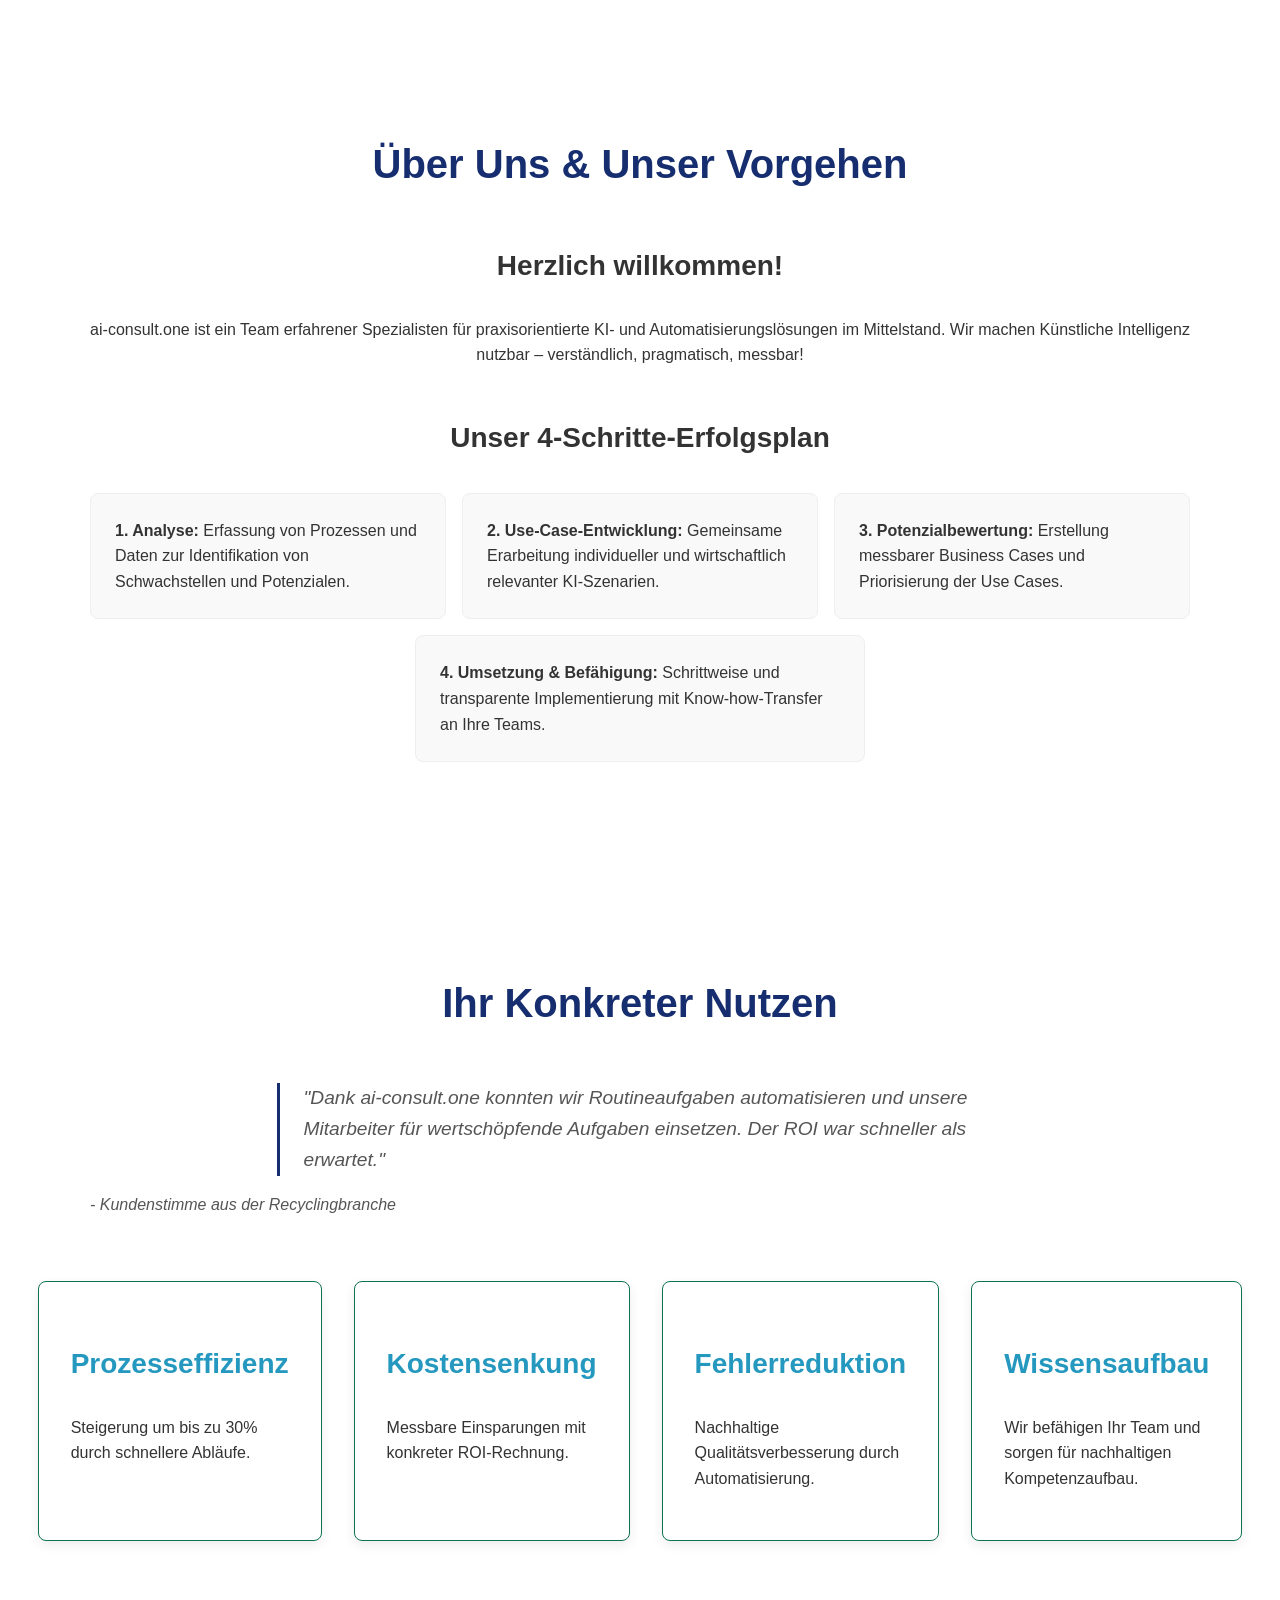
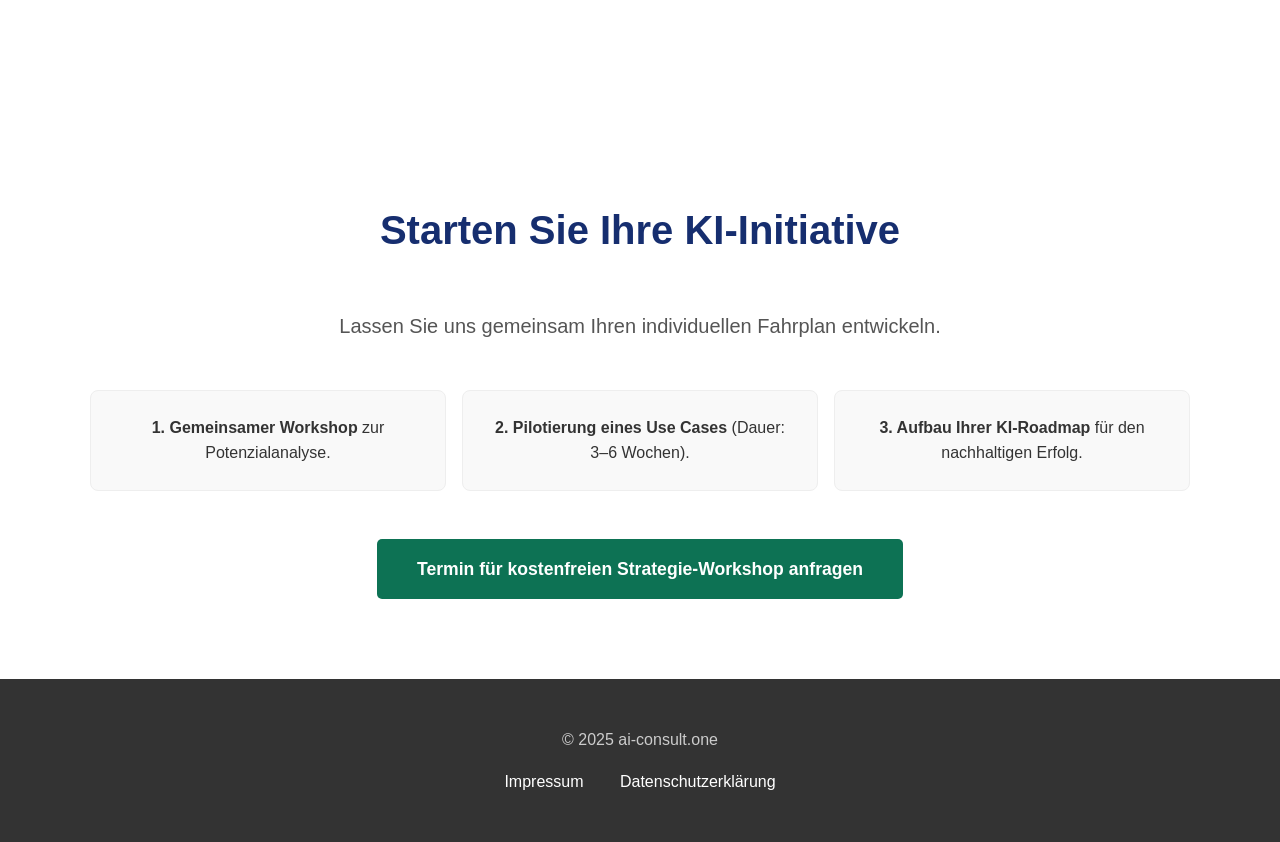
==== commit b10673de: "Merge branch 'feat/create-consulting-website' of https://github.com/soulhollow/playground into feat/" ====
--- a/index.html
+++ b/index.html
@@ -11,7 +11,7 @@
     <header>
         <nav>
             <div class="logo">
-                <a href="#home"><img src="Design.svg" alt="ai-consult.one Logo" height="64"></a>
+                <a href="#home"><img src="Design.svg" alt="ai-consult.one Logo" height="50"></a>
             </div>
             <ul class="nav-links">
                 <li><a href="#home">Startseite</a></li>
--- a/style.css
+++ b/style.css
@@ -1,17 +1,31 @@
+:root {
+    --dark-blue: #162e6f;
+    --light-blue: #2498be;
+    --dark-green: #0d7254;
+    --dark-green-hover: #0a5a43;
+
+    --text-color: #333;
+    --text-color-light: #555;
+    --background-light: #f9f9f9;
+    --background-light-blue: #e9f5fa; /* Very light blue tint */
+    --white: #fff;
+    --border-color: #ddd;
+}
+
 /* General Body Styles */
 body {
     font-family: -apple-system, BlinkMacSystemFont, "Segoe UI", Roboto, "Helvetica Neue", Arial, sans-serif;
     margin: 0;
     line-height: 1.6;
-    color: #333;
+    color: var(--text-color);
     background-color: #f4f4f4;
 }
 
 /* Header & Navigation */
 header {
-    background: #fff;
-    color: #333;
-    padding: 1rem 0;
+    background: var(--white);
+    color: var(--text-color);
+    padding: 1.5rem 0;
     position: fixed;
     width: 100%;
     top: 0;
@@ -27,19 +41,19 @@
     max-width: 1200px;
     margin: auto;
     padding: 0 2rem;
+    position: relative;
 }
 
 nav .logo {
     font-size: 1.5rem;
     font-weight: bold;
     display: flex;
-    justify-content: center;
     align-items: center;
-    flex: 1;
+    justify-content: flex-start;
 }
 
 nav .logo a {
-    color: #333;
+    color: var(--text-color);
     text-decoration: none;
 }
 
@@ -49,25 +63,27 @@
     gap: 1.5rem;
     margin: 0;
     padding: 0;
-    flex: 2;
-    justify-content: center;
+    position: static;
+    top: auto;
+    right: auto;
+    transform: none;
 }
 
 nav ul li a {
-    color: #555;
+    color: var(--text-color-light);
     text-decoration: none;
     font-weight: 500;
     transition: color 0.3s;
 }
 
 nav ul li a:hover {
-    color: #007bff;
+    color: var(--dark-green);
 }
 
 /* Main Content */
 main {
-    padding-top: 80px; /* Adjust for fixed header */
-    background-color: #fff;
+    padding-top: 100px; /* Adjust for fixed header */
+    background-color: var(--white);
 }
 
 section {
@@ -76,9 +92,6 @@
     margin: auto;
 }
 
-section:nth-of-type(even) {
-    background-color: #f9f9f9;
-}
 
 h1 {
     font-size: 3rem;
@@ -89,17 +102,21 @@
     font-size: 2.5rem;
     text-align: center;
     margin-bottom: 3rem;
-    color: #004085;
+    color: var(--dark-blue);
 }
 
 h3 {
     font-size: 1.75rem;
-    color: #333;
+    color: var(--text-color);
+}
+
+.core-services .service h3, .case-study h3 {
+    color: var(--light-blue);
 }
 
 .sub-headline {
     font-size: 1.25rem;
-    color: #555;
+    color: var(--text-color-light);
     max-width: 800px;
     margin: 0 auto 3rem auto;
     text-align: center;
@@ -119,16 +136,17 @@
 }
 
 .core-services .service {
-    background: #fff;
+    background: var(--white);
     padding: 2rem;
     border-radius: 8px;
     box-shadow: 0 4px 12px rgba(0,0,0,0.08);
     flex: 1;
     max-width: 320px;
+    border: 1px solid var(--dark-green);
 }
 
 .core-services .service a {
-    color: #007bff;
+    color: var(--light-blue);
     text-decoration: none;
     font-weight: bold;
 }
@@ -136,12 +154,12 @@
 .social-proof {
     margin: 3rem 0;
     font-style: italic;
-    color: #555;
+    color: var(--text-color-light);
 }
 
 .social-proof blockquote {
     font-size: 1.2rem;
-    border-left: 3px solid #007bff;
+    border-left: 3px solid var(--dark-blue);
     padding-left: 1.5rem;
     margin: 0 auto 1rem auto;
     max-width: 700px;
@@ -155,8 +173,8 @@
 
 .cta-button {
     display: inline-block;
-    background: #007bff;
-    color: #fff;
+    background: var(--dark-green);
+    color: var(--white);
     padding: 1rem 2.5rem;
     text-decoration: none;
     border-radius: 5px;
@@ -167,7 +185,7 @@
 }
 
 .cta-button:hover {
-    background-color: #0056b3;
+    background-color: var(--dark-green-hover);
     transform: translateY(-2px);
 }
 
@@ -175,15 +193,15 @@
 #services .service-detail {
     margin-bottom: 3rem;
     padding: 2rem;
-    background: #fff;
+    background: var(--white);
     border-radius: 5px;
 }
 
 /* Projects Section */
 .case-study {
-    background: #fff;
+    background: var(--white);
     padding: 2rem;
-    border-left: 5px solid #007bff;
+    border-left: 5px solid var(--dark-green);
     border-radius: 5px;
 }
 
@@ -205,7 +223,7 @@
 }
 
 #blog .blog-posts article {
-    background: #fff;
+    background: var(--white);
     padding: 1.5rem;
     border-radius: 5px;
     box-shadow: 0 2px 5px rgba(0,0,0,0.05);
@@ -219,7 +237,7 @@
 
 /* Footer */
 footer {
-    background: #333;
+    background: var(--text-color);
     color: #ccc;
     text-align: center;
     padding: 2rem 0;
@@ -237,18 +255,18 @@
 }
 
 footer a {
-    color: #fff;
+    color: var(--white);
     text-decoration: none;
     transition: color 0.3s;
 }
 
 footer a:hover {
-    color: #007bff;
+    color: var(--light-blue);
 }
 
 /* Styles for Impressum/Datenschutz */
 body.legal-page main {
-    background-color: #fff;
+    background-color: var(--white);
 }
 .legal-page section {
     padding-top: 2rem;
@@ -278,7 +296,7 @@
 #projects .case-study {
     flex: 1;
     max-width: 400px;
-    border: 1px solid #ddd;
+    border: 1px solid var(--border-color);
     border-radius: 8px;
     padding: 2rem;
     box-shadow: 0 2px 5px rgba(0,0,0,0.05);
@@ -296,7 +314,7 @@
 .process-list li {
     flex: 1;
     min-width: 280px;
-    background: #f9f9f9;
+    background: var(--background-light);
     padding: 1.5rem;
     border-radius: 8px;
     border: 1px solid #eee;
@@ -311,7 +329,7 @@
 }
 
 .info-box {
-    background-color: #e9ecef;
+    background-color: var(--background-light);
     padding: 1.5rem;
     border-radius: 8px;
     margin-top: 3rem;
@@ -336,7 +354,7 @@
     width: 25px;
     height: 3px;
     margin: 5px 0;
-    background-color: #333;
+    background-color: var(--text-color);
     transition: all 0.3s ease-in-out;
 }
 
@@ -347,9 +365,9 @@
         flex-direction: column;
         width: 100%;
         position: absolute;
-        top: 70px; /* Height of the header */
+        top: 98px; /* Height of the header */
         left: 0;
-        background-color: #fff;
+        background-color: var(--white);
         box-shadow: 0 4px 8px rgba(0,0,0,0.1);
     }
 
@@ -366,6 +384,10 @@
 
     nav .hamburger {
         display: block;
+        position: absolute;
+        right: 2rem;
+        top: 50%;
+        transform: translateY(-50%);
     }
 
     /* Hamburger animation to 'X' */
@@ -407,7 +429,7 @@
     left: 0;
     width: 100%;
     background: #222;
-    color: #fff;
+    color: var(--white);
     padding: 1.5rem;
     text-align: center;
     z-index: 1001;
@@ -424,13 +446,13 @@
 }
 
 #cookie-banner a {
-    color: #007bff;
+    color: var(--light-blue);
     text-decoration: underline;
 }
 
 #cookie-banner button {
-    background: #007bff;
-    color: #fff;
+    background: var(--dark-green);
+    color: var(--white);
     border: none;
     padding: 0.8rem 1.5rem;
     border-radius: 5px;
@@ -440,5 +462,5 @@
 }
 
 #cookie-banner button:hover {
-    background-color: #0056b3;
-}
+    background-color: var(--dark-green-hover);
+}
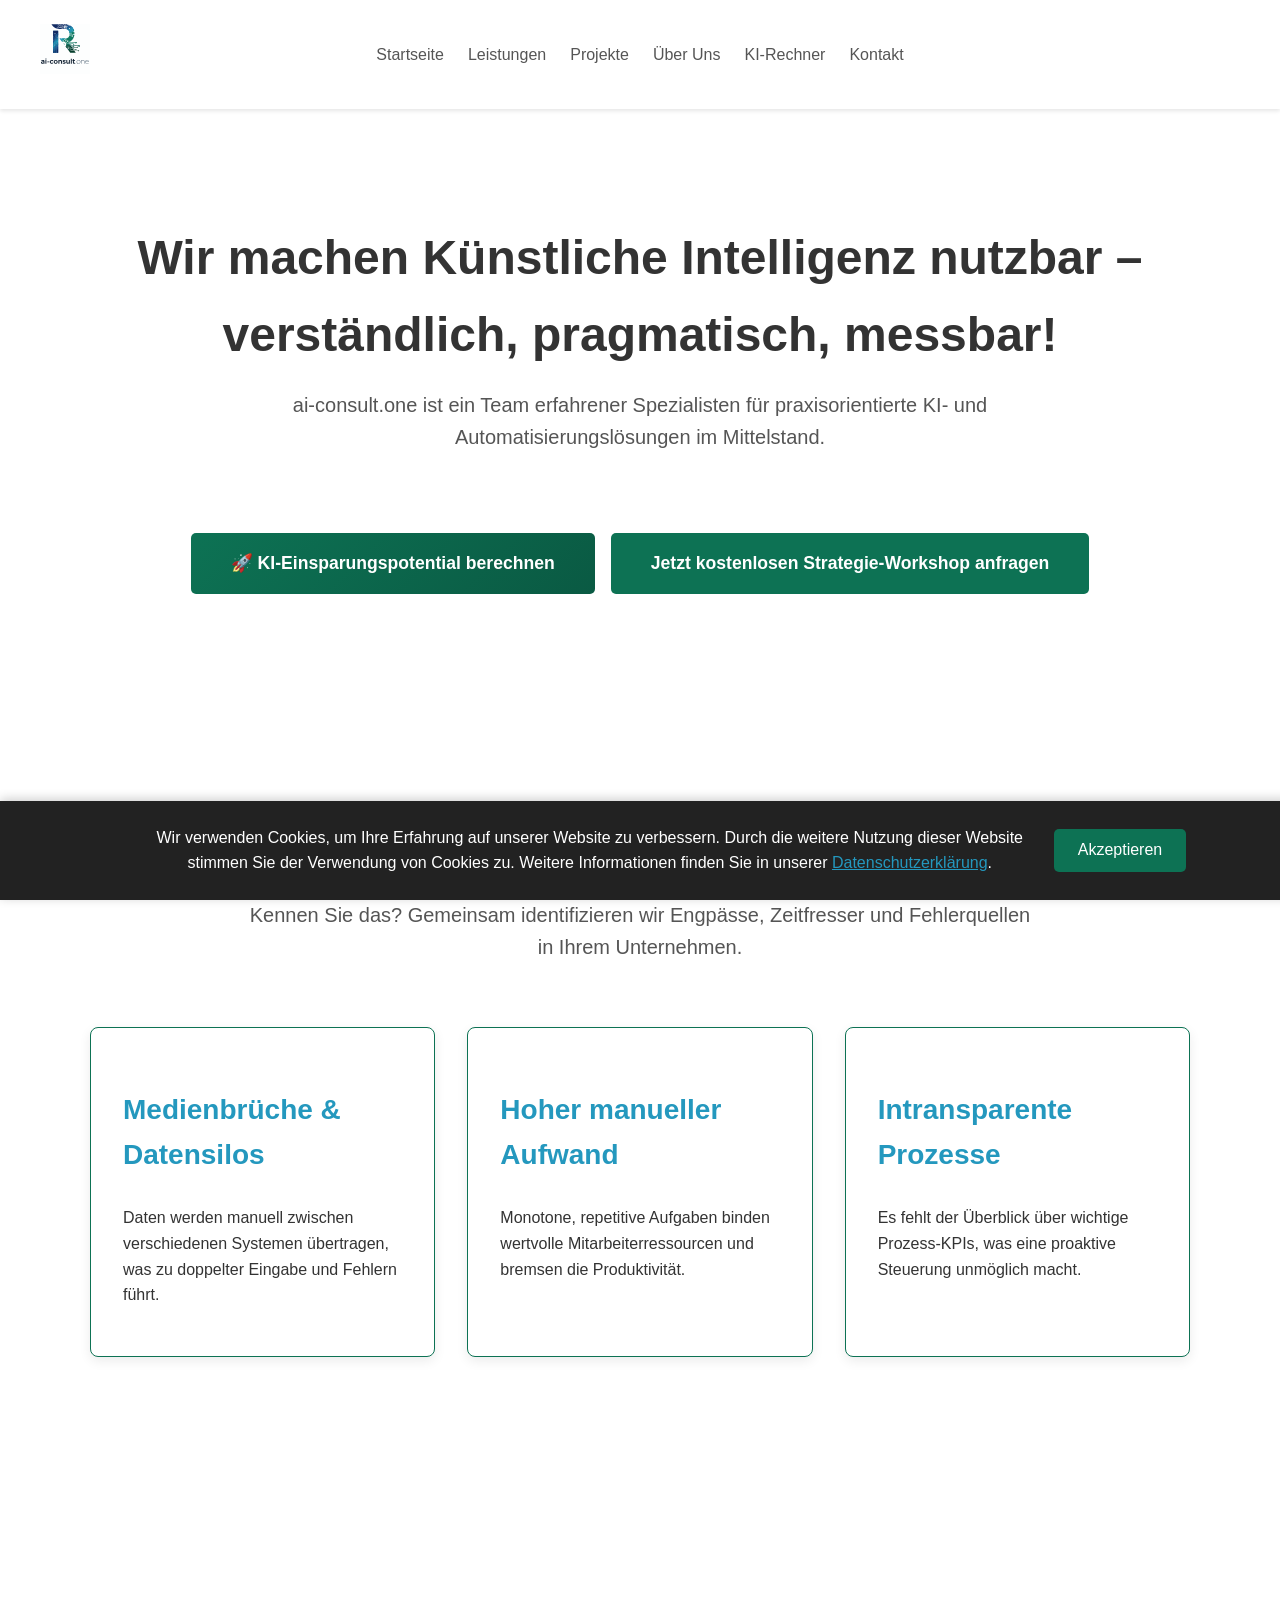
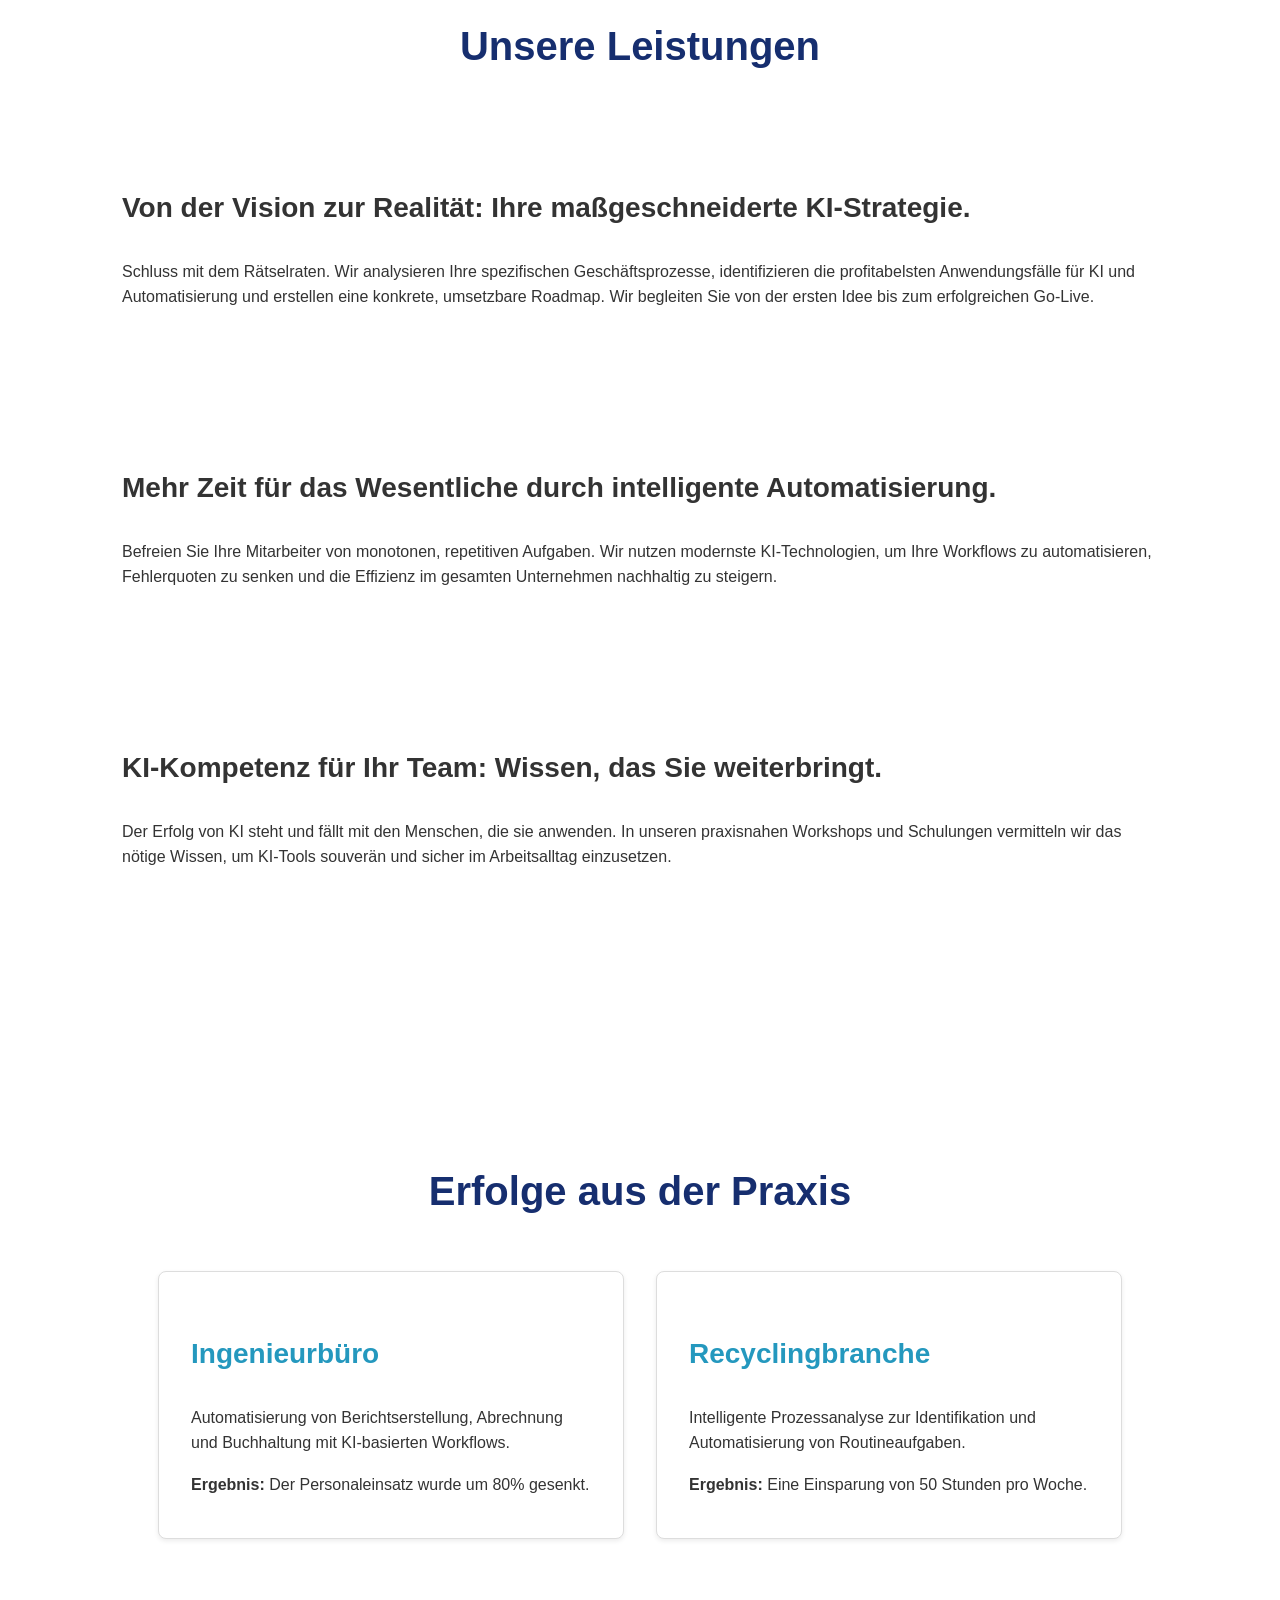
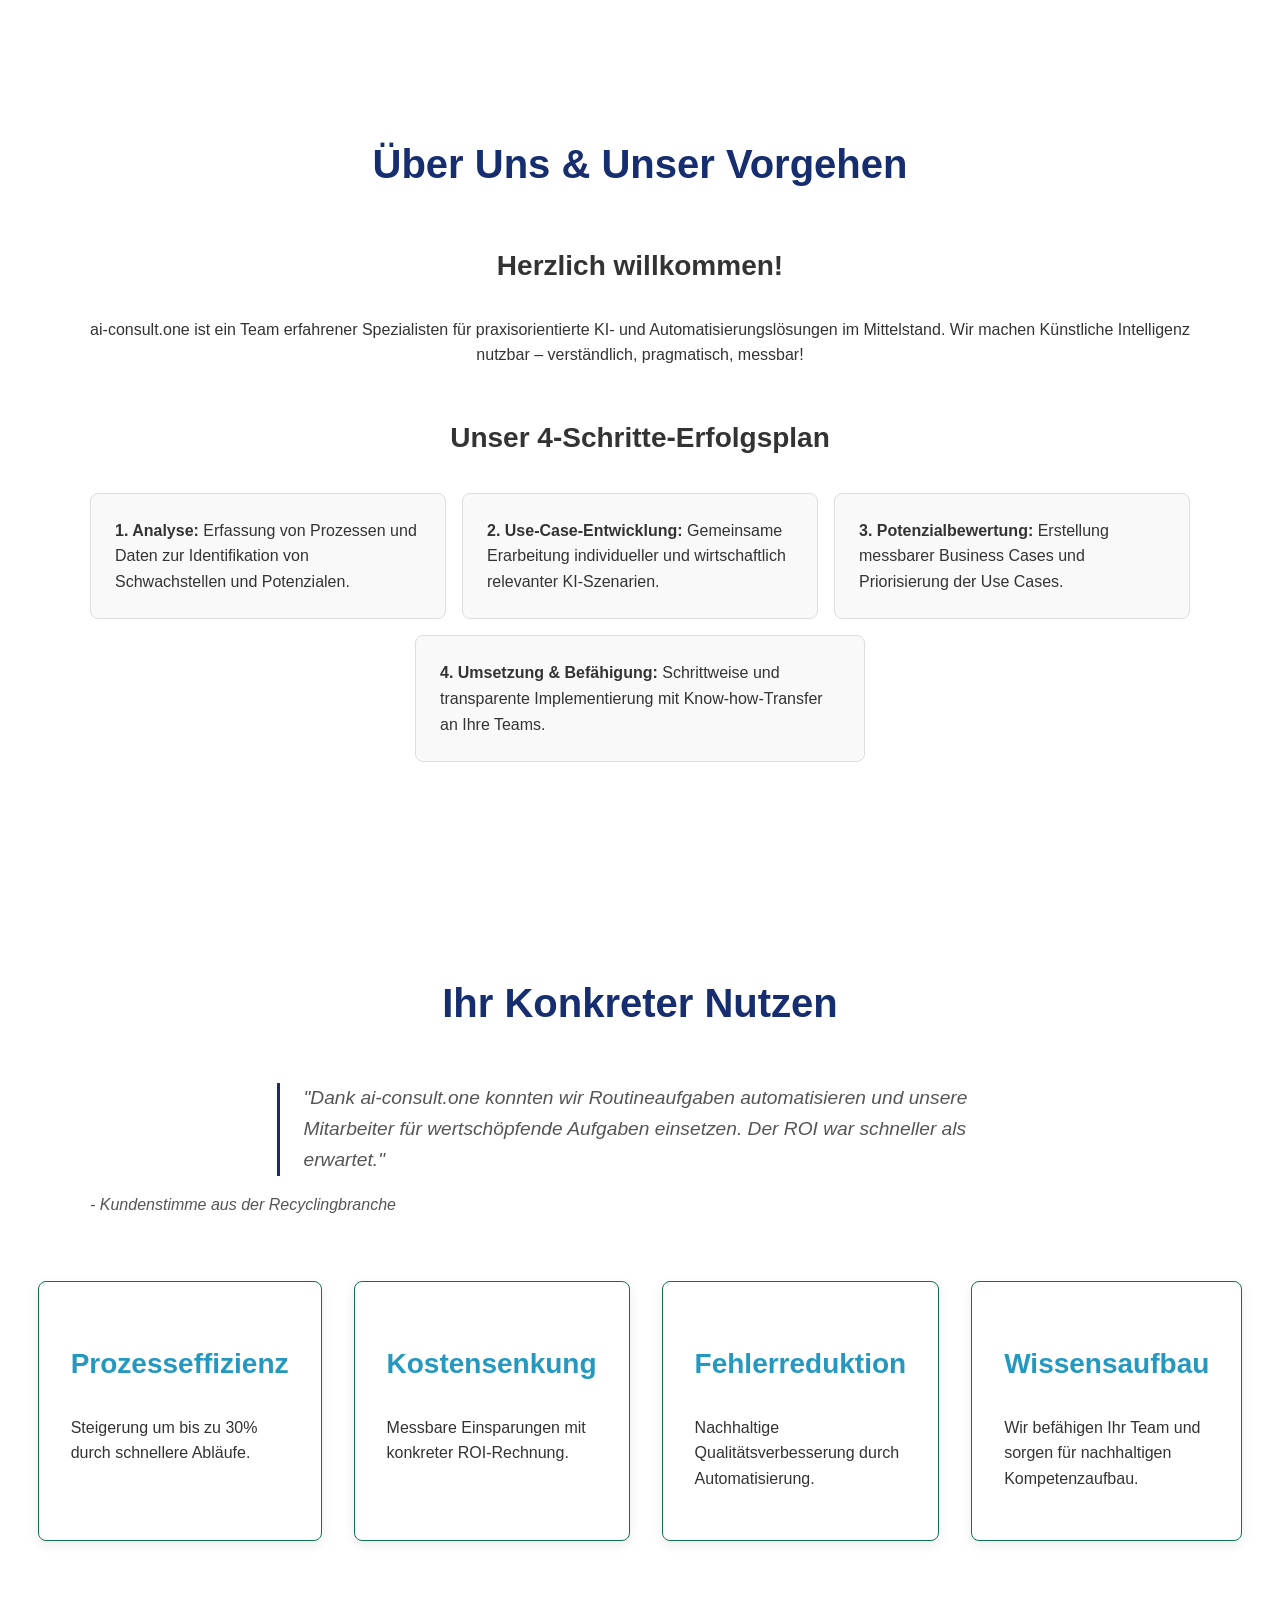
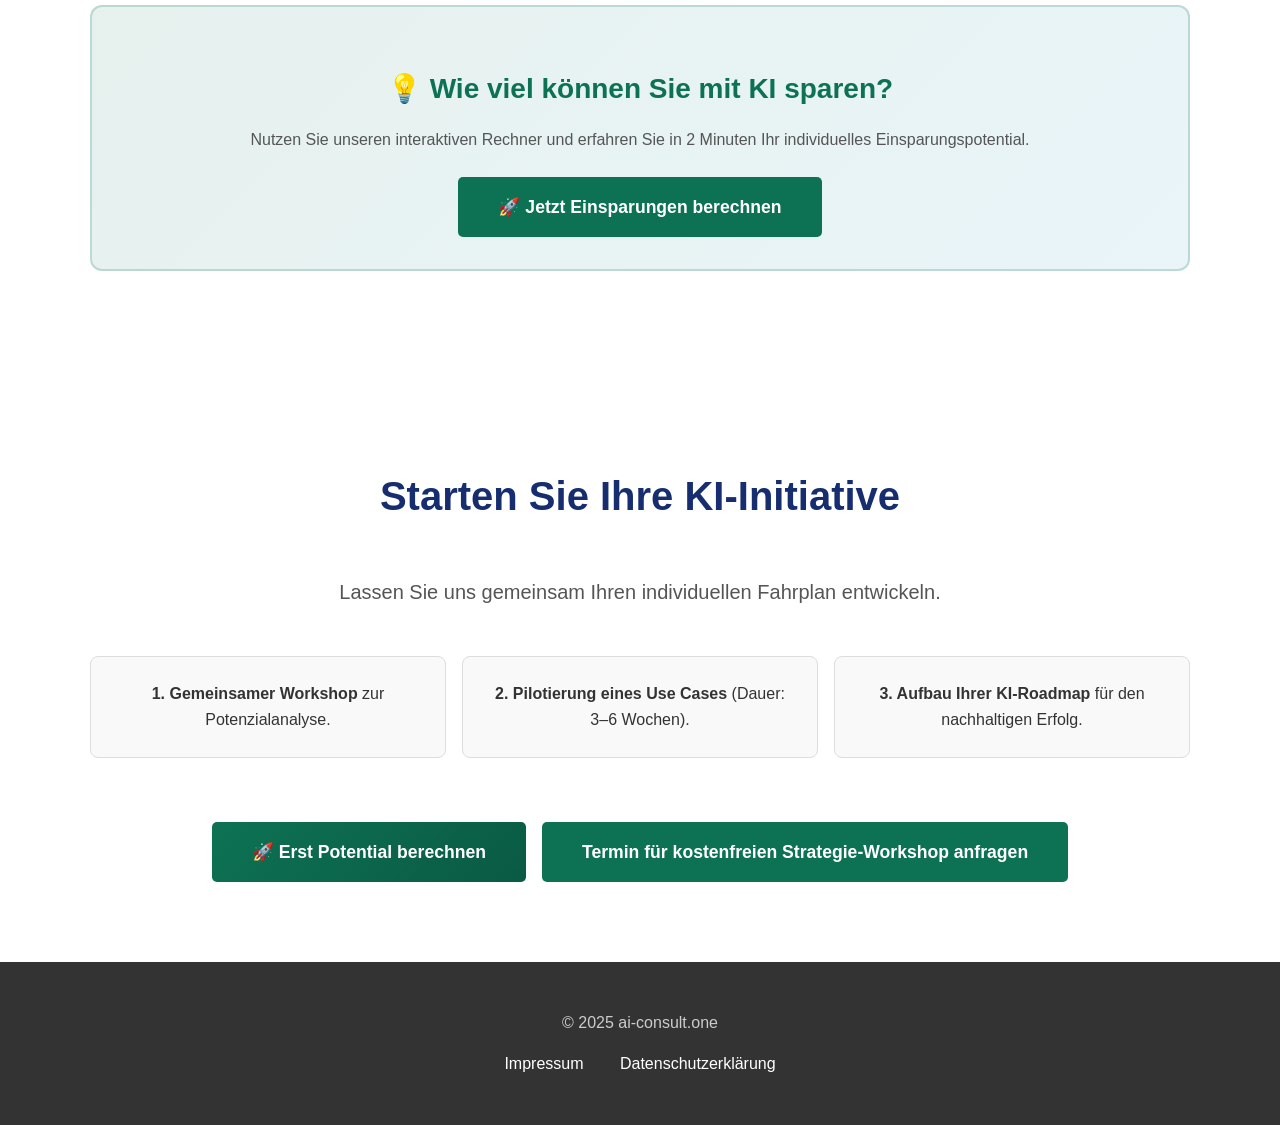
==== commit f1784e35: "feat: Update navigation and add KI-Rechner call-to-action - Replaced the "Blog" link with a new link" ====
--- a/index.html
+++ b/index.html
@@ -18,6 +18,7 @@
                 <li><a href="#services">Leistungen</a></li>
                 <li><a href="#projects">Projekte</a></li>
                 <li><a href="#about">Über Uns</a></li>
+                <li><a href="ki-rechner.html">KI-Rechner</a></li>
                 <li><a href="#contact">Kontakt</a></li>
             </ul>
             <button class="hamburger" id="hamburger-menu">
@@ -32,7 +33,10 @@
         <section id="home">
             <h1>Wir machen Künstliche Intelligenz nutzbar – verständlich, pragmatisch, messbar!</h1>
             <p class="sub-headline">ai-consult.one ist ein Team erfahrener Spezialisten für praxisorientierte KI- und Automatisierungslösungen im Mittelstand.</p>
-            <a href="#contact" class="cta-button">Jetzt kostenlosen Strategie-Workshop anfragen</a>
+            <div style="display: flex; gap: 1rem; justify-content: center; flex-wrap: wrap; margin-top: 2rem;">
+                <a href="ki-rechner.html" class="cta-button" style="background: linear-gradient(135deg, #0d7254 0%, #0a5a43 100%);">🚀 KI-Einsparungspotential berechnen</a>
+                <a href="#contact" class="cta-button">Jetzt kostenlosen Strategie-Workshop anfragen</a>
+            </div>
         </section>
 
         <section id="herausforderungen">
@@ -127,6 +131,11 @@
                     <p>Wir befähigen Ihr Team und sorgen für nachhaltigen Kompetenzaufbau.</p>
                 </div>
             </div>
+            <div style="text-align: center; margin-top: 3rem; padding: 2rem; background: linear-gradient(135deg, rgba(13, 114, 84, 0.1) 0%, rgba(36, 152, 190, 0.1) 100%); border-radius: 12px; border: 2px solid rgba(13, 114, 84, 0.2);">
+                <h3 style="color: #0d7254; margin-bottom: 1rem;">💡 Wie viel können Sie mit KI sparen?</h3>
+                <p style="margin-bottom: 1.5rem; color: #555;">Nutzen Sie unseren interaktiven Rechner und erfahren Sie in 2 Minuten Ihr individuelles Einsparungspotential.</p>
+                <a href="ki-rechner.html" class="cta-button" style="margin-top: 0;">🚀 Jetzt Einsparungen berechnen</a>
+            </div>
         </section>
 
         <section id="contact">
@@ -139,7 +148,10 @@
                     <li><strong>3. Aufbau Ihrer KI-Roadmap</strong> für den nachhaltigen Erfolg.</li>
                 </ol>
             </div>
-            <a href="mailto:info@ai-consult.one" class="cta-button">Termin für kostenfreien Strategie-Workshop anfragen</a>
+            <div style="display: flex; gap: 1rem; justify-content: center; flex-wrap: wrap; margin-top: 2rem;">
+                <a href="ki-rechner.html" class="cta-button" style="background: linear-gradient(135deg, #0d7254 0%, #0a5a43 100%);">🚀 Erst Potential berechnen</a>
+                <a href="mailto:info@ai-consult.one" class="cta-button">Termin für kostenfreien Strategie-Workshop anfragen</a>
+            </div>
         </section>
     </main>
 
--- a/style.css
+++ b/style.css
@@ -7,9 +7,29 @@
     --text-color: #333;
     --text-color-light: #555;
     --background-light: #f9f9f9;
-    --background-light-blue: #e9f5fa; /* Very light blue tint */
+    --background-light-blue: #e9f5fa;
     --white: #fff;
     --border-color: #ddd;
+    --body-bg: #f4f4f4;
+    --section-bg: #fff;
+    --card-shadow: rgba(0,0,0,0.08);
+}
+
+/* Dark Mode Variables */
+@media (prefers-color-scheme: dark) {
+    :root {
+        --text-color: #e5e7eb;
+        --text-color-light: #9ca3af;
+        --background-light: #1e293b;
+        --background-light-blue: #1e3a5f;
+        --white: #0f172a;
+        --border-color: #374151;
+        --body-bg: #0f172a;
+        --section-bg: #1e293b;
+        --card-shadow: rgba(0,0,0,0.3);
+        --dark-blue: #4ade80;
+        --light-blue: #60a5fa;
+    }
 }
 
 /* General Body Styles */
@@ -18,7 +38,8 @@
     margin: 0;
     line-height: 1.6;
     color: var(--text-color);
-    background-color: #f4f4f4;
+    background-color: var(--body-bg);
+    transition: background-color 0.3s, color 0.3s;
 }
 
 /* Header & Navigation */
@@ -36,7 +57,7 @@
 
 nav {
     display: flex;
-    justify-content: center;
+    justify-content: space-between;
     align-items: center;
     max-width: 1200px;
     margin: auto;
@@ -63,10 +84,10 @@
     gap: 1.5rem;
     margin: 0;
     padding: 0;
-    position: static;
-    top: auto;
-    right: auto;
-    transform: none;
+    position: absolute;
+    left: 50%;
+    top: 50%;
+    transform: translate(-50%, -50%);
 }
 
 nav ul li a {
@@ -83,7 +104,8 @@
 /* Main Content */
 main {
     padding-top: 100px; /* Adjust for fixed header */
-    background-color: var(--white);
+    background-color: var(--section-bg);
+    transition: background-color 0.3s;
 }
 
 section {
@@ -139,10 +161,11 @@
     background: var(--white);
     padding: 2rem;
     border-radius: 8px;
-    box-shadow: 0 4px 12px rgba(0,0,0,0.08);
+    box-shadow: 0 4px 12px var(--card-shadow);
     flex: 1;
     max-width: 320px;
     border: 1px solid var(--dark-green);
+    transition: background-color 0.3s, box-shadow 0.3s;
 }
 
 .core-services .service a {
@@ -195,6 +218,7 @@
     padding: 2rem;
     background: var(--white);
     border-radius: 5px;
+    transition: background-color 0.3s;
 }
 
 /* Projects Section */
@@ -203,6 +227,7 @@
     padding: 2rem;
     border-left: 5px solid var(--dark-green);
     border-radius: 5px;
+    transition: background-color 0.3s;
 }
 
 .case-study p {
@@ -226,8 +251,9 @@
     background: var(--white);
     padding: 1.5rem;
     border-radius: 5px;
-    box-shadow: 0 2px 5px rgba(0,0,0,0.05);
+    box-shadow: 0 2px 5px var(--card-shadow);
     flex: 1;
+    transition: background-color 0.3s, box-shadow 0.3s;
 }
 
 /* Contact Section */
@@ -299,7 +325,8 @@
     border: 1px solid var(--border-color);
     border-radius: 8px;
     padding: 2rem;
-    box-shadow: 0 2px 5px rgba(0,0,0,0.05);
+    box-shadow: 0 2px 5px var(--card-shadow);
+    transition: background-color 0.3s, box-shadow 0.3s, border-color 0.3s;
 }
 
 .process-list {
@@ -317,7 +344,8 @@
     background: var(--background-light);
     padding: 1.5rem;
     border-radius: 8px;
-    border: 1px solid #eee;
+    border: 1px solid var(--border-color);
+    transition: background-color 0.3s, border-color 0.3s;
 }
 
 #about .process-list li {
@@ -333,10 +361,33 @@
     padding: 1.5rem;
     border-radius: 8px;
     margin-top: 3rem;
+    transition: background-color 0.3s;
 }
 
 .info-box p {
     margin: 0;
+}
+
+/* KI-Rechner Call-to-Action Box */
+#nutzen > div[style*="gradient"] {
+    background: linear-gradient(135deg, rgba(13, 114, 84, 0.1) 0%, rgba(36, 152, 190, 0.1) 100%) !important;
+    border: 2px solid rgba(13, 114, 84, 0.2) !important;
+    transition: background 0.3s, border-color 0.3s;
+}
+
+@media (prefers-color-scheme: dark) {
+    #nutzen > div[style*="gradient"] {
+        background: linear-gradient(135deg, rgba(13, 114, 84, 0.2) 0%, rgba(36, 152, 190, 0.2) 100%) !important;
+        border-color: rgba(13, 114, 84, 0.3) !important;
+    }
+    
+    #nutzen > div[style*="gradient"] h3 {
+        color: #4ade80 !important;
+    }
+    
+    #nutzen > div[style*="gradient"] p {
+        color: #9ca3af !important;
+    }
 }
 
 
@@ -369,6 +420,7 @@
         left: 0;
         background-color: var(--white);
         box-shadow: 0 4px 8px rgba(0,0,0,0.1);
+        transform: none;
     }
 
     nav .nav-links.nav-active {
@@ -464,3 +516,158 @@
 #cookie-banner button:hover {
     background-color: var(--dark-green-hover);
 }
+
+/* ========================================
+   DARK MODE STYLES
+   ======================================== */
+
+@media (prefers-color-scheme: dark) {
+    /* Header & Navigation */
+    header {
+        background: #1e293b;
+        box-shadow: 0 2px 4px rgba(0,0,0,0.3);
+    }
+
+    nav .logo a {
+        color: var(--text-color);
+    }
+
+    nav ul li a {
+        color: var(--text-color-light);
+    }
+
+    nav ul li a:hover {
+        color: #4ade80;
+    }
+
+    /* Headings */
+    h1, h2, h3 {
+        color: var(--text-color);
+    }
+
+    h2 {
+        color: #4ade80;
+    }
+
+    .core-services .service h3,
+    .case-study h3 {
+        color: #60a5fa;
+    }
+
+    /* Subheadline */
+    .sub-headline {
+        color: var(--text-color-light);
+    }
+
+    /* CTA Buttons - keep green but adjust */
+    .cta-button {
+        background: #0d7254;
+        color: #fff;
+    }
+
+    .cta-button:hover {
+        background: #0a5a43;
+    }
+
+    /* Services & Cards */
+    .core-services .service {
+        background: #1e293b;
+        border-color: #4ade80;
+    }
+
+    .core-services .service a {
+        color: #60a5fa;
+    }
+
+    #services .service-detail {
+        background: #1e293b;
+    }
+
+    /* Social Proof */
+    .social-proof blockquote {
+        border-left-color: #4ade80;
+        color: var(--text-color-light);
+    }
+
+    /* Case Studies */
+    .case-study {
+        background: #1e293b;
+        border-left-color: #4ade80;
+    }
+
+    #projects .case-study {
+        background: #1e293b;
+        border-color: #374151;
+    }
+
+    /* Process List */
+    .process-list li {
+        background: #1e293b;
+        border-color: #374151;
+    }
+
+    /* Info Box */
+    .info-box {
+        background: #1e293b;
+    }
+
+    /* Blog Posts */
+    #blog .blog-posts article {
+        background: #1e293b;
+    }
+
+    /* Footer */
+    footer {
+        background: #0f172a;
+        color: #9ca3af;
+    }
+
+    footer a {
+        color: #e5e7eb;
+    }
+
+    footer a:hover {
+        color: #60a5fa;
+    }
+
+    /* Mobile Navigation */
+    nav .nav-links {
+        background-color: #1e293b;
+    }
+
+    nav .nav-links li {
+        border-top-color: #374151;
+    }
+
+    .hamburger span {
+        background-color: var(--text-color);
+    }
+
+    /* Cookie Banner */
+    #cookie-banner {
+        background: #1e293b;
+        color: var(--text-color);
+    }
+
+    #cookie-banner a {
+        color: #60a5fa;
+    }
+
+    #cookie-banner button {
+        background: #0d7254;
+    }
+
+    #cookie-banner button:hover {
+        background: #0a5a43;
+    }
+
+    /* Legal Pages */
+    body.legal-page main {
+        background-color: #1e293b;
+    }
+
+    /* Smooth transitions for all color changes */
+    * {
+        transition: background-color 0.3s ease, color 0.3s ease, border-color 0.3s ease;
+    }
+}
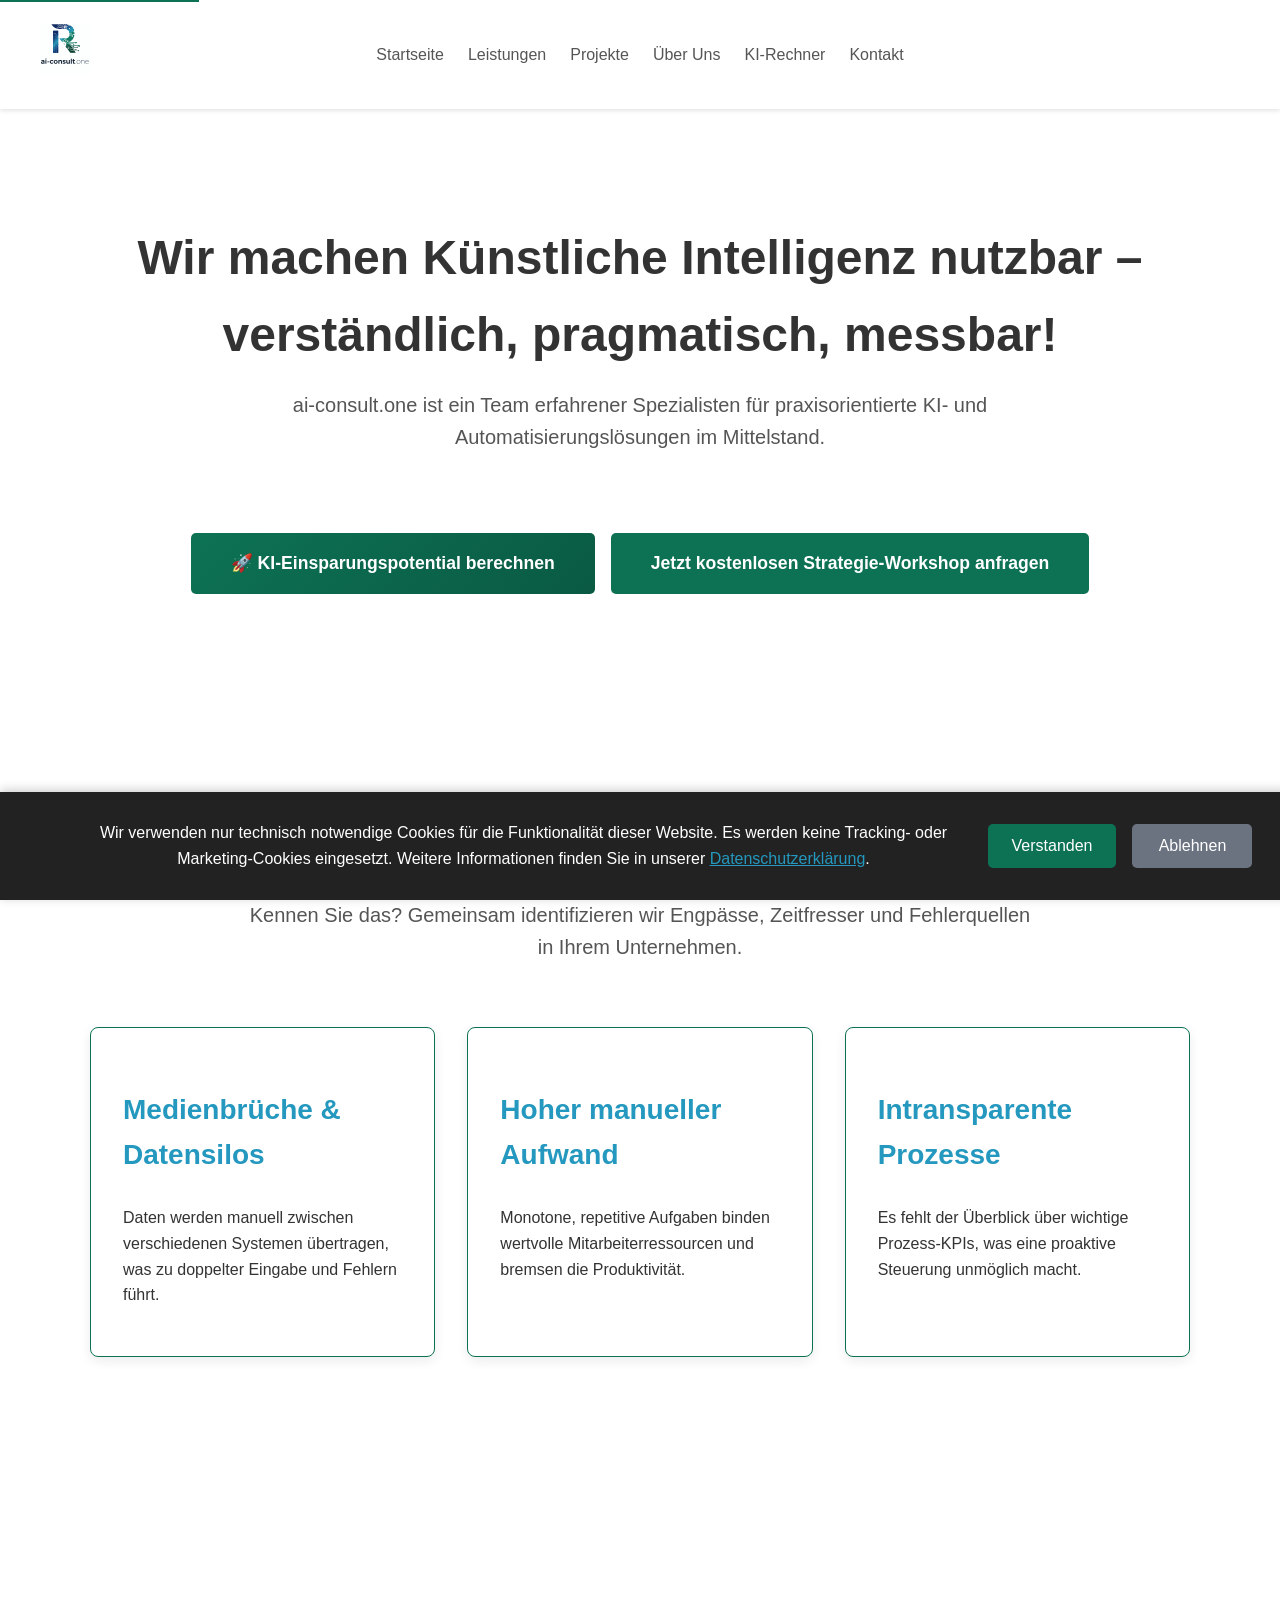
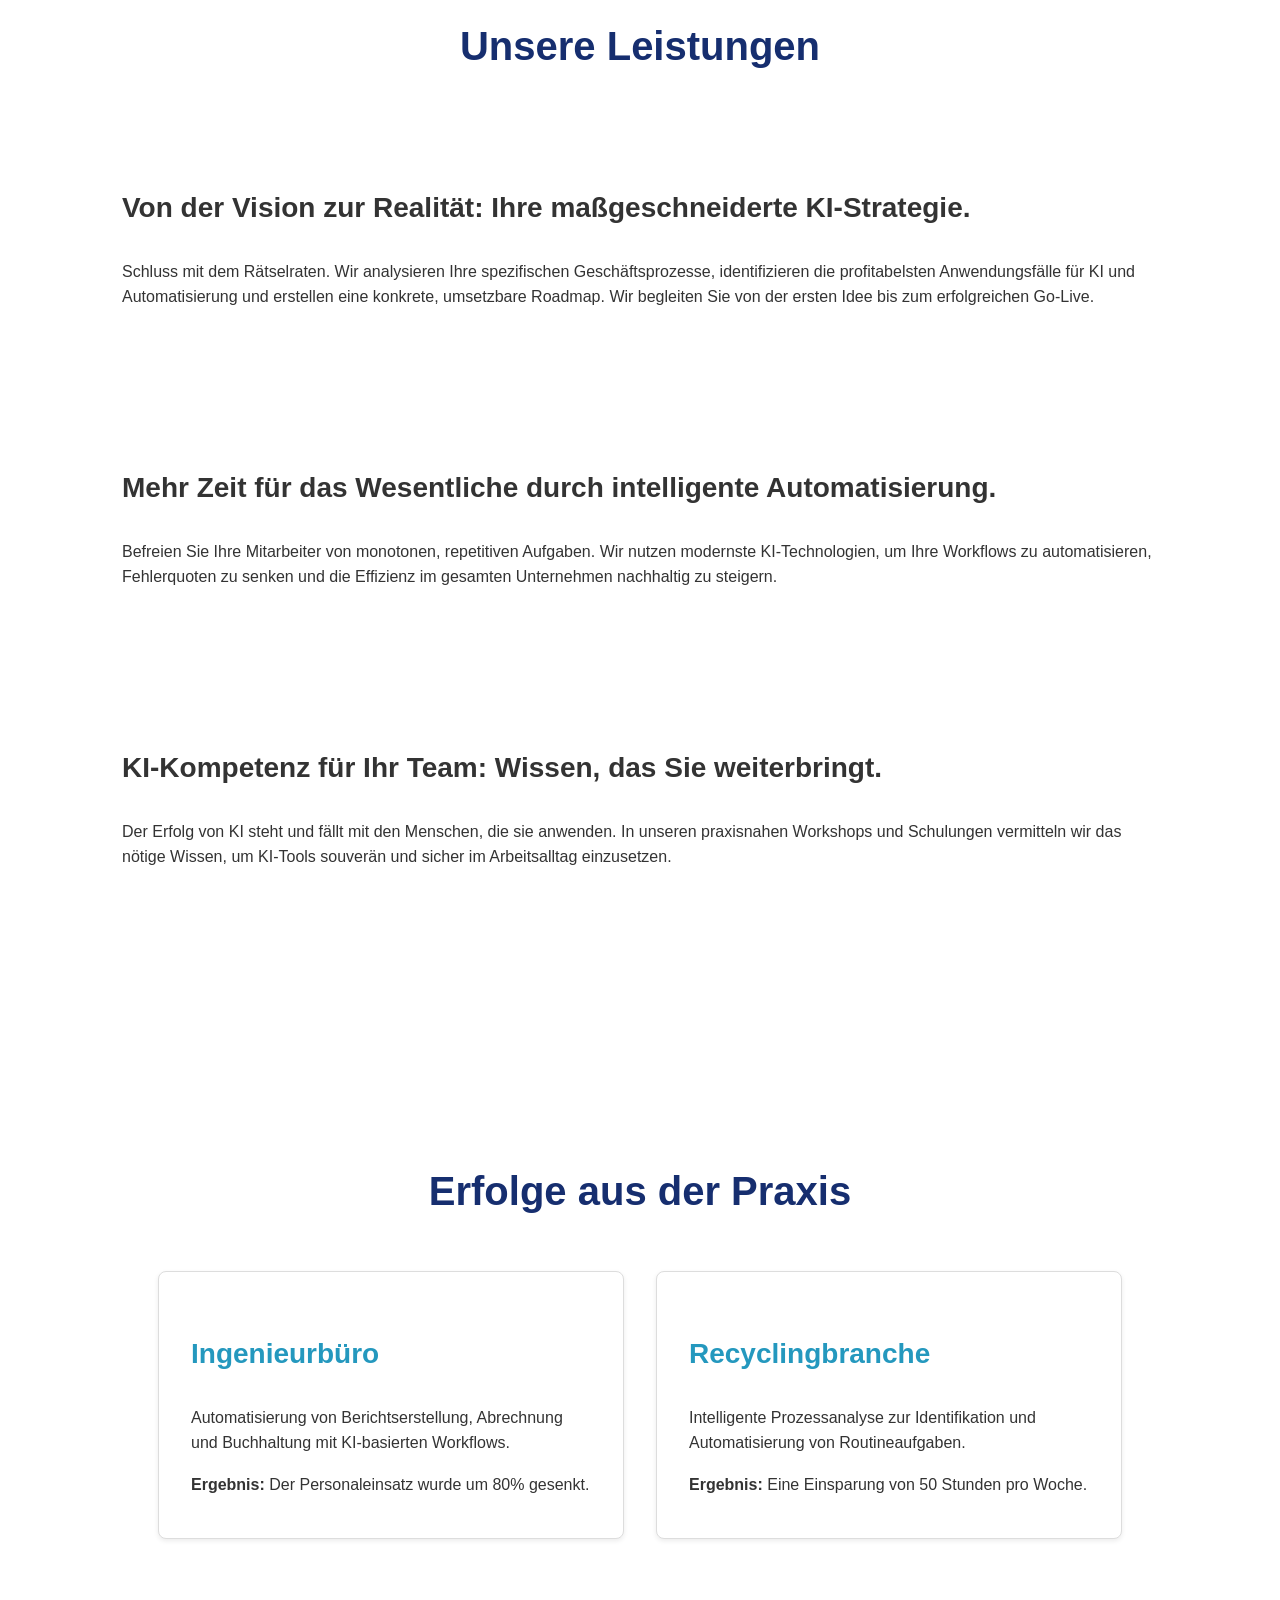
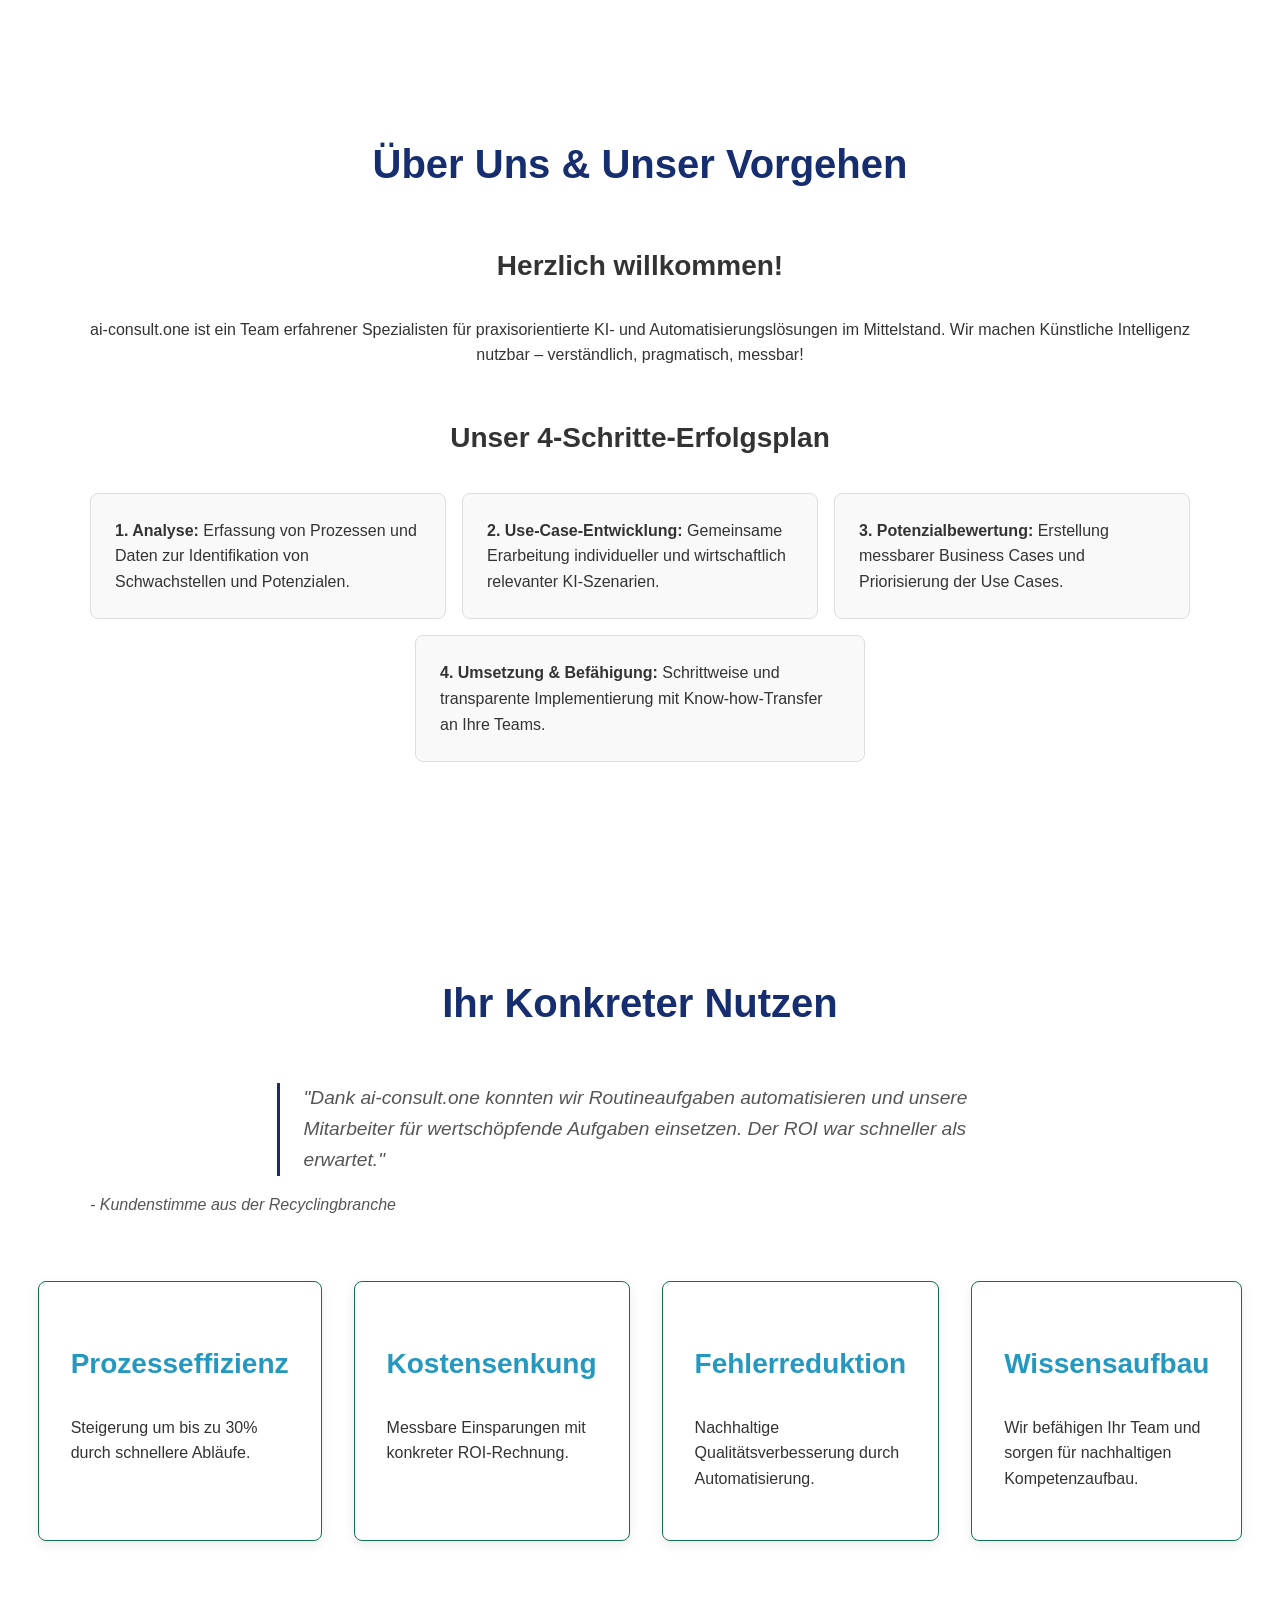
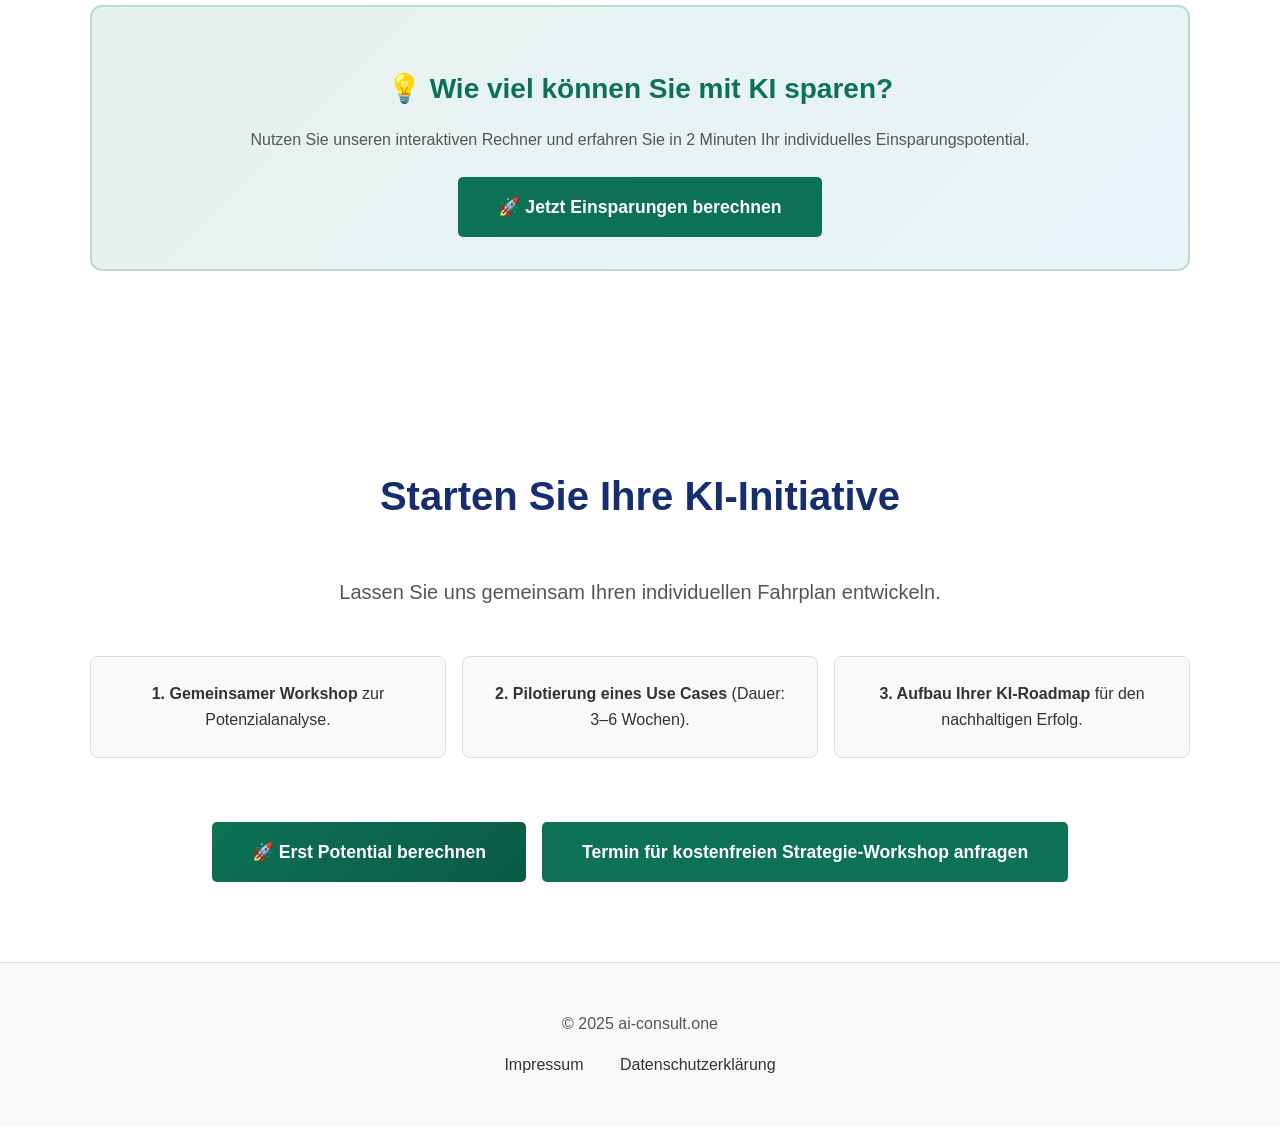
==== commit ee5a6f88: "feat: Implement comprehensive dark mode and enhance website accessibility - Introduced a complete da" ====
--- a/index.html
+++ b/index.html
@@ -2,18 +2,68 @@
 <html lang="de">
 <head>
     <meta charset="UTF-8">
-    <meta name="viewport" content="width=device-width, initial-scale=1.0">
-    <title>ai-consult.one - KI-Integration für den Mittelstand</title>
+    <meta name="viewport" content="width=device-width, initial-scale=1.0, maximum-scale=5.0">
+    <title>ai-consult.one | KI-Automatisierung für den Mittelstand - Bis zu 80% Zeitersparnis</title>
+    <meta name="description" content="ai-consult.one - KI-Integration für den Mittelstand. Wir automatisieren Ihre Geschäftsprozesse mit praxisorientierten KI-Lösungen. Kostenlosen Strategie-Workshop anfragen!">
+    
+    <!-- Open Graph / Facebook -->
+    <meta property="og:type" content="website">
+    <meta property="og:url" content="https://ai-consult.one/">
+    <meta property="og:title" content="ai-consult.one - KI-Integration für den Mittelstand">
+    <meta property="og:description" content="Wir machen Künstliche Intelligenz nutzbar – verständlich, pragmatisch, messbar!">
+    <meta property="og:image" content="https://ai-consult.one/Design.svg">
+    
+    <!-- Twitter -->
+    <meta name="twitter:card" content="summary_large_image">
+    <meta name="twitter:url" content="https://ai-consult.one/">
+    <meta name="twitter:title" content="ai-consult.one - KI-Integration für den Mittelstand">
+    <meta name="twitter:description" content="Praxisorientierte KI- und Automatisierungslösungen für den Mittelstand">
+    <meta name="twitter:image" content="https://ai-consult.one/Design.svg">
+    
+    <!-- Canonical Link -->
+    <link rel="canonical" href="https://ai-consult.one/">
+    
+    <!-- Favicon -->
+    <link rel="icon" type="image/svg+xml" href="Design.svg">
+    
     <link rel="stylesheet" href="style.css">
+    
+    <!-- Schema.org structured data -->
+    <script type="application/ld+json">
+    {
+      "@context": "https://schema.org",
+      "@type": "Organization",
+      "name": "ai-consult.one",
+      "description": "KI-Integration für den Mittelstand",
+      "url": "https://ai-consult.one",
+      "logo": "https://ai-consult.one/Design.svg",
+      "contactPoint": {
+        "@type": "ContactPoint",
+        "telephone": "+49-1523-4040969",
+        "email": "info@ai-consult.one",
+        "contactType": "customer service"
+      },
+      "address": {
+        "@type": "PostalAddress",
+        "streetAddress": "Blumhardtstraße 1",
+        "postalCode": "70771",
+        "addressLocality": "Leinfelden-Echterdingen",
+        "addressCountry": "DE"
+      },
+      "sameAs": []
+    }
+    </script>
 </head>
 <body>
+
+    <a href="#main-content" class="skip-link">Zum Hauptinhalt springen</a>
 
     <header>
         <nav>
             <div class="logo">
-                <a href="#home"><img src="Design.svg" alt="ai-consult.one Logo" height="50"></a>
-            </div>
-            <ul class="nav-links">
+                <a href="#home"><img src="Design.svg" alt="ai-consult.one Logo" height="50" loading="eager"></a>
+            </div>
+            <ul class="nav-links" id="main-navigation">
                 <li><a href="#home">Startseite</a></li>
                 <li><a href="#services">Leistungen</a></li>
                 <li><a href="#projects">Projekte</a></li>
@@ -21,7 +71,7 @@
                 <li><a href="ki-rechner.html">KI-Rechner</a></li>
                 <li><a href="#contact">Kontakt</a></li>
             </ul>
-            <button class="hamburger" id="hamburger-menu">
+            <button class="hamburger" id="hamburger-menu" aria-label="Menü öffnen" aria-expanded="false" aria-controls="main-navigation">
                 <span></span>
                 <span></span>
                 <span></span>
@@ -29,12 +79,12 @@
         </nav>
     </header>
 
-    <main>
+    <main id="main-content">
         <section id="home">
             <h1>Wir machen Künstliche Intelligenz nutzbar – verständlich, pragmatisch, messbar!</h1>
             <p class="sub-headline">ai-consult.one ist ein Team erfahrener Spezialisten für praxisorientierte KI- und Automatisierungslösungen im Mittelstand.</p>
-            <div style="display: flex; gap: 1rem; justify-content: center; flex-wrap: wrap; margin-top: 2rem;">
-                <a href="ki-rechner.html" class="cta-button" style="background: linear-gradient(135deg, #0d7254 0%, #0a5a43 100%);">🚀 KI-Einsparungspotential berechnen</a>
+            <div class="cta-group">
+                <a href="ki-rechner.html" class="cta-button cta-button-primary">🚀 KI-Einsparungspotential berechnen</a>
                 <a href="#contact" class="cta-button">Jetzt kostenlosen Strategie-Workshop anfragen</a>
             </div>
         </section>
@@ -131,10 +181,10 @@
                     <p>Wir befähigen Ihr Team und sorgen für nachhaltigen Kompetenzaufbau.</p>
                 </div>
             </div>
-            <div style="text-align: center; margin-top: 3rem; padding: 2rem; background: linear-gradient(135deg, rgba(13, 114, 84, 0.1) 0%, rgba(36, 152, 190, 0.1) 100%); border-radius: 12px; border: 2px solid rgba(13, 114, 84, 0.2);">
-                <h3 style="color: #0d7254; margin-bottom: 1rem;">💡 Wie viel können Sie mit KI sparen?</h3>
-                <p style="margin-bottom: 1.5rem; color: #555;">Nutzen Sie unseren interaktiven Rechner und erfahren Sie in 2 Minuten Ihr individuelles Einsparungspotential.</p>
-                <a href="ki-rechner.html" class="cta-button" style="margin-top: 0;">🚀 Jetzt Einsparungen berechnen</a>
+            <div class="ki-calculator-cta">
+                <h3>💡 Wie viel können Sie mit KI sparen?</h3>
+                <p>Nutzen Sie unseren interaktiven Rechner und erfahren Sie in 2 Minuten Ihr individuelles Einsparungspotential.</p>
+                <a href="ki-rechner.html" class="cta-button">🚀 Jetzt Einsparungen berechnen</a>
             </div>
         </section>
 
@@ -148,8 +198,8 @@
                     <li><strong>3. Aufbau Ihrer KI-Roadmap</strong> für den nachhaltigen Erfolg.</li>
                 </ol>
             </div>
-            <div style="display: flex; gap: 1rem; justify-content: center; flex-wrap: wrap; margin-top: 2rem;">
-                <a href="ki-rechner.html" class="cta-button" style="background: linear-gradient(135deg, #0d7254 0%, #0a5a43 100%);">🚀 Erst Potential berechnen</a>
+            <div class="cta-group">
+                <a href="ki-rechner.html" class="cta-button cta-button-primary">🚀 Erst Potential berechnen</a>
                 <a href="mailto:info@ai-consult.one" class="cta-button">Termin für kostenfreien Strategie-Workshop anfragen</a>
             </div>
         </section>
@@ -164,10 +214,15 @@
     </footer>
 
     <div id="cookie-banner">
-        <p>
-            Wir verwenden Cookies, um Ihre Erfahrung auf unserer Website zu verbessern. Durch die weitere Nutzung dieser Website stimmen Sie der Verwendung von Cookies zu. Weitere Informationen finden Sie in unserer <a href="datenschutz.html">Datenschutzerklärung</a>.
-        </p>
-        <button id="cookie-accept">Akzeptieren</button>
+        <div style="display: flex; align-items: center; justify-content: center; flex-wrap: wrap; gap: 1rem;">
+            <p style="margin: 0; flex: 1; min-width: 300px;">
+                Wir verwenden nur technisch notwendige Cookies für die Funktionalität dieser Website. Es werden keine Tracking- oder Marketing-Cookies eingesetzt. Weitere Informationen finden Sie in unserer <a href="datenschutz.html">Datenschutzerklärung</a>.
+            </p>
+            <div style="display: flex; gap: 1rem; flex-shrink: 0;">
+                <button id="cookie-accept">Verstanden</button>
+                <button id="cookie-decline" style="background: #6b7280;">Ablehnen</button>
+            </div>
+        </div>
     </div>
 
     <script src="script.js"></script>
--- a/style.css
+++ b/style.css
@@ -32,6 +32,28 @@
     }
 }
 
+/* Skip Navigation Link */
+.skip-link {
+    position: absolute;
+    top: -40px;
+    left: 0;
+    background: var(--dark-green);
+    color: white;
+    padding: 8px;
+    text-decoration: none;
+    z-index: 9999;
+}
+
+.skip-link:focus {
+    top: 0;
+}
+
+/* Focus Indicators */
+*:focus-visible {
+    outline: 2px solid var(--dark-green);
+    outline-offset: 2px;
+}
+
 /* General Body Styles */
 body {
     font-family: -apple-system, BlinkMacSystemFont, "Segoe UI", Roboto, "Helvetica Neue", Arial, sans-serif;
@@ -212,6 +234,42 @@
     transform: translateY(-2px);
 }
 
+.cta-button-primary {
+    background: linear-gradient(135deg, #0d7254 0%, #0a5a43 100%) !important;
+}
+
+.cta-group {
+    display: flex;
+    gap: 1rem;
+    justify-content: center;
+    flex-wrap: wrap;
+    margin-top: 2rem;
+}
+
+.ki-calculator-cta {
+    text-align: center;
+    margin-top: 3rem;
+    padding: 2rem;
+    background: linear-gradient(135deg, rgba(13, 114, 84, 0.1) 0%, rgba(36, 152, 190, 0.1) 100%);
+    border-radius: 12px;
+    border: 2px solid rgba(13, 114, 84, 0.2);
+    transition: background 0.3s, border-color 0.3s;
+}
+
+.ki-calculator-cta h3 {
+    color: #0d7254;
+    margin-bottom: 1rem;
+}
+
+.ki-calculator-cta p {
+    margin-bottom: 1.5rem;
+    color: #555;
+}
+
+.ki-calculator-cta .cta-button {
+    margin-top: 0;
+}
+
 /* Services Section */
 #services .service-detail {
     margin-bottom: 3rem;
@@ -263,10 +321,12 @@
 
 /* Footer */
 footer {
-    background: var(--text-color);
-    color: #ccc;
+    background: var(--background-light);
+    color: var(--text-color-light);
     text-align: center;
     padding: 2rem 0;
+    border-top: 1px solid var(--border-color);
+    transition: background-color 0.3s, color 0.3s, border-color 0.3s;
 }
 
 footer ul {
@@ -281,13 +341,13 @@
 }
 
 footer a {
-    color: var(--white);
+    color: var(--text-color);
     text-decoration: none;
     transition: color 0.3s;
 }
 
 footer a:hover {
-    color: var(--light-blue);
+    color: var(--dark-green);
 }
 
 /* Styles for Impressum/Datenschutz */
@@ -376,16 +436,16 @@
 }
 
 @media (prefers-color-scheme: dark) {
-    #nutzen > div[style*="gradient"] {
+    .ki-calculator-cta {
         background: linear-gradient(135deg, rgba(13, 114, 84, 0.2) 0%, rgba(36, 152, 190, 0.2) 100%) !important;
         border-color: rgba(13, 114, 84, 0.3) !important;
     }
     
-    #nutzen > div[style*="gradient"] h3 {
+    .ki-calculator-cta h3 {
         color: #4ade80 !important;
     }
     
-    #nutzen > div[style*="gradient"] p {
+    .ki-calculator-cta p {
         color: #9ca3af !important;
     }
 }
@@ -513,6 +573,12 @@
     transition: background-color 0.3s;
 }
 
+#cookie-banner button {
+    min-height: 44px;
+    min-width: 120px;
+    margin: 0.5rem 0;
+}
+
 #cookie-banner button:hover {
     background-color: var(--dark-green-hover);
 }
